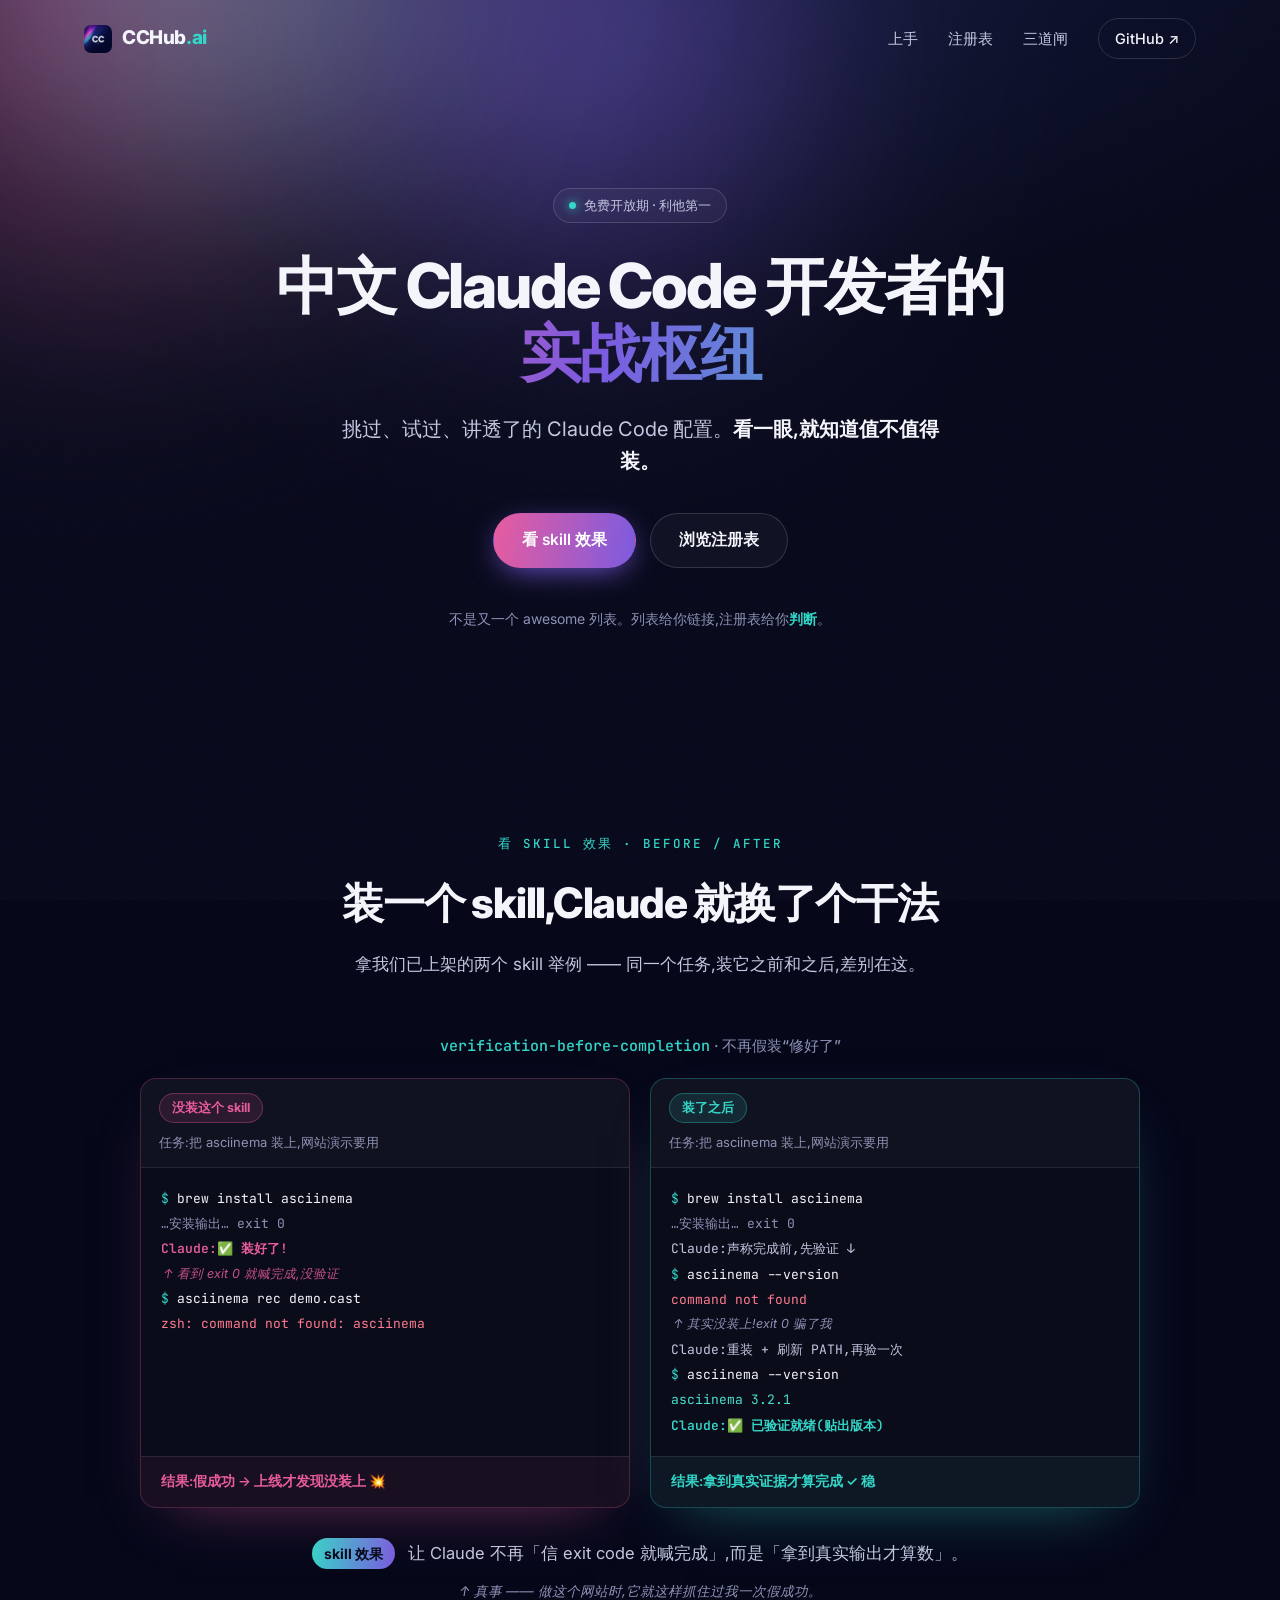
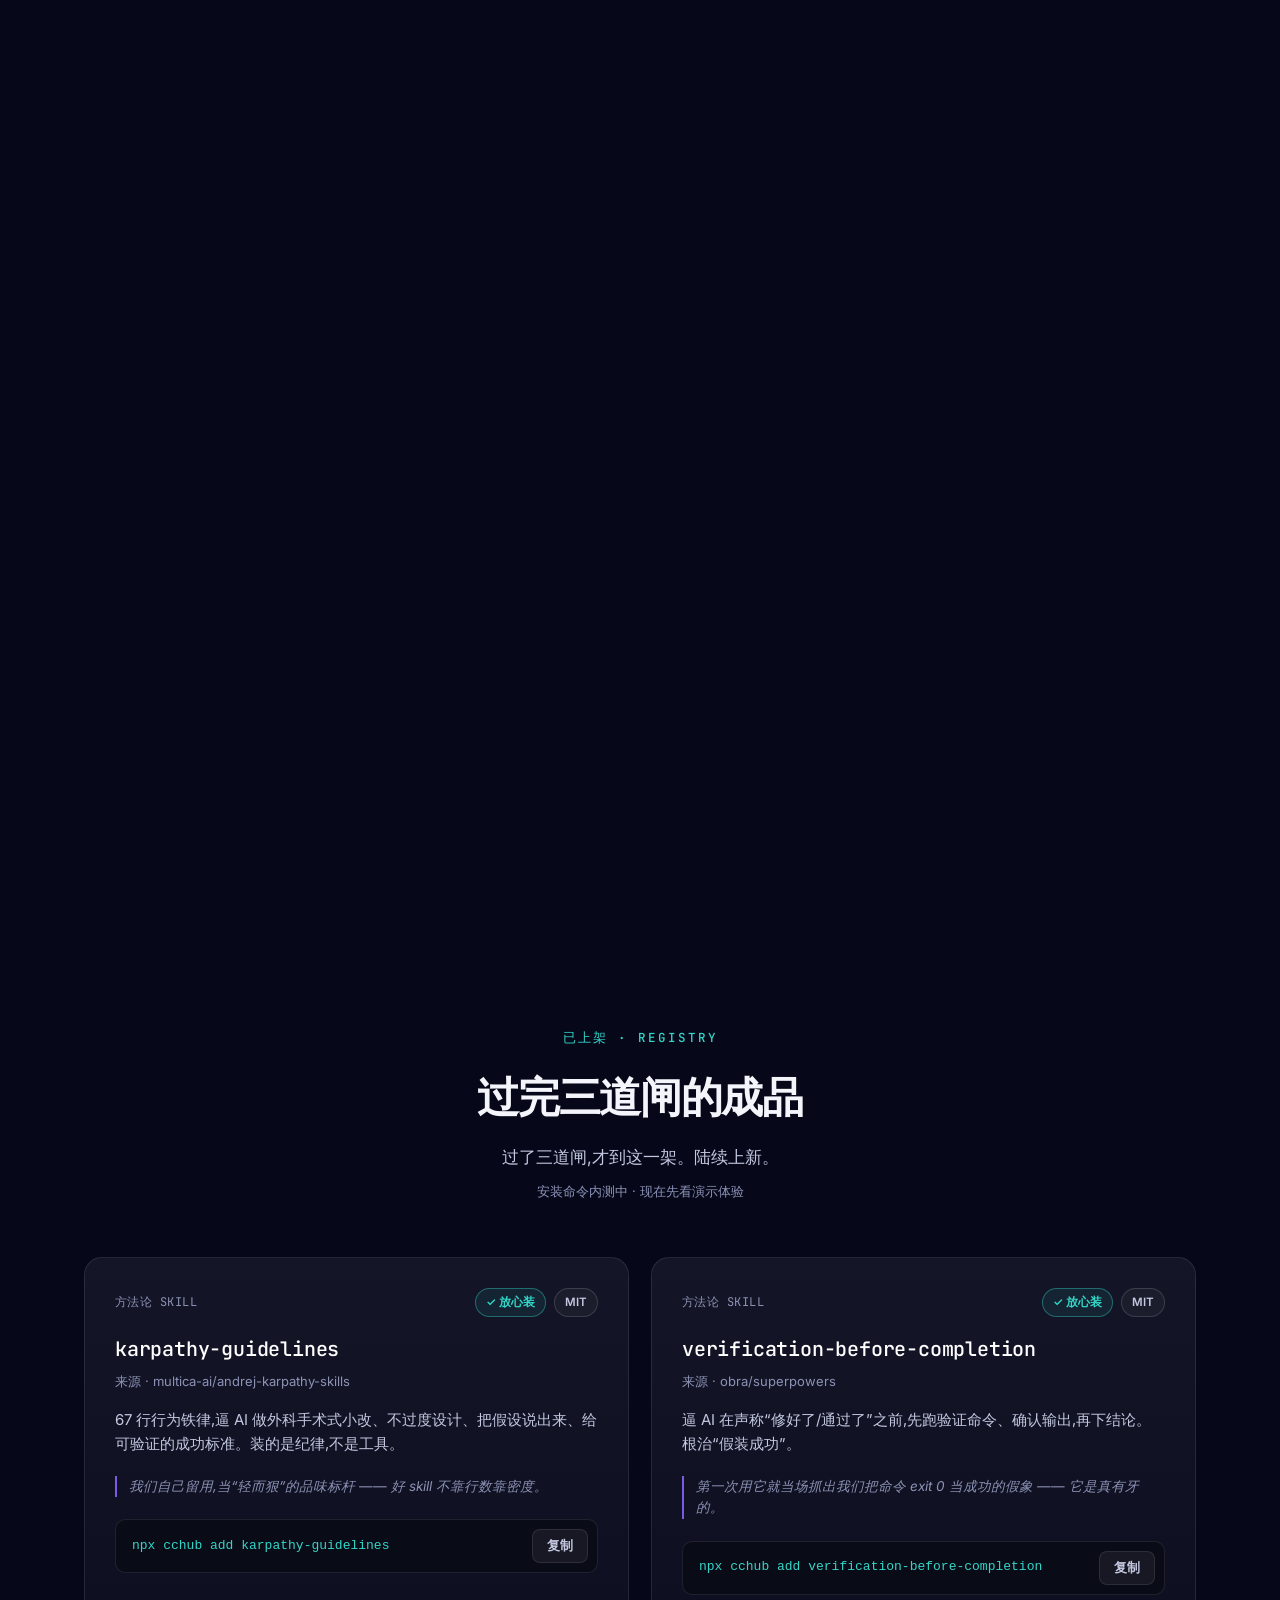
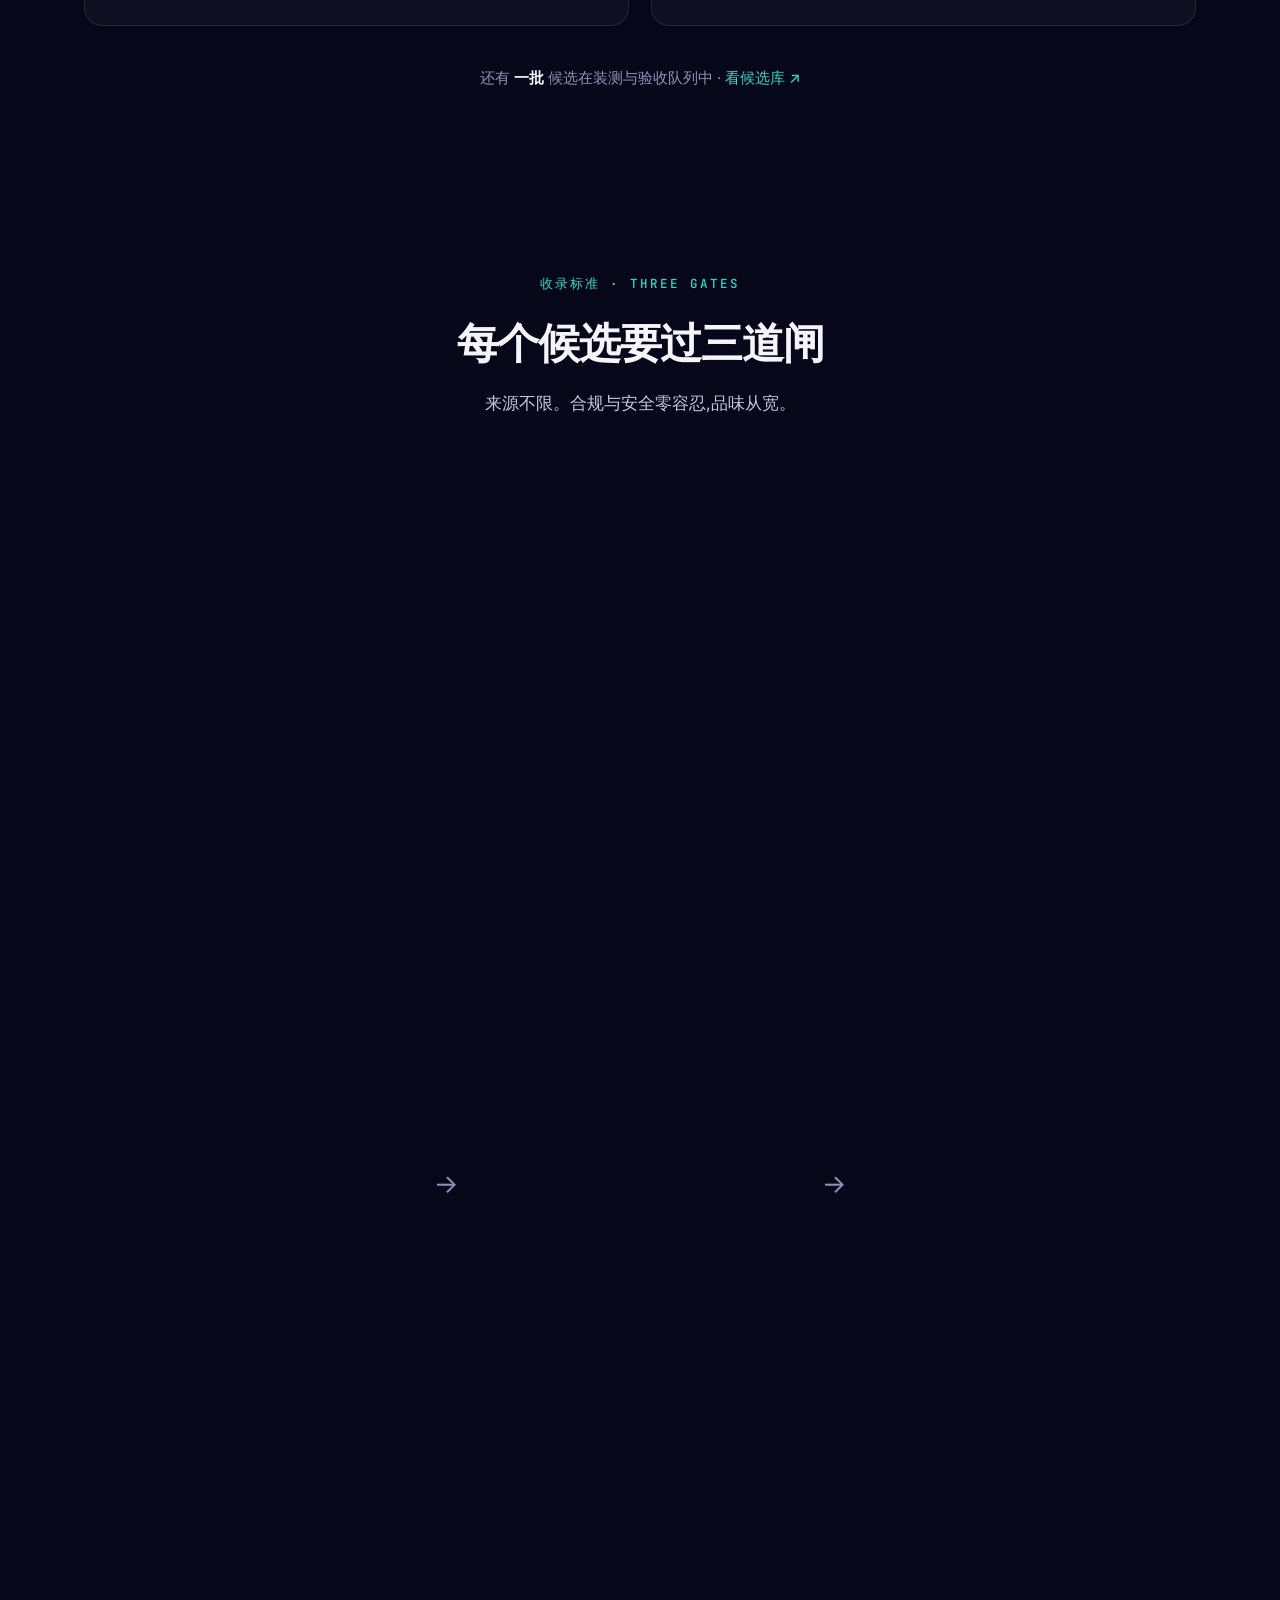
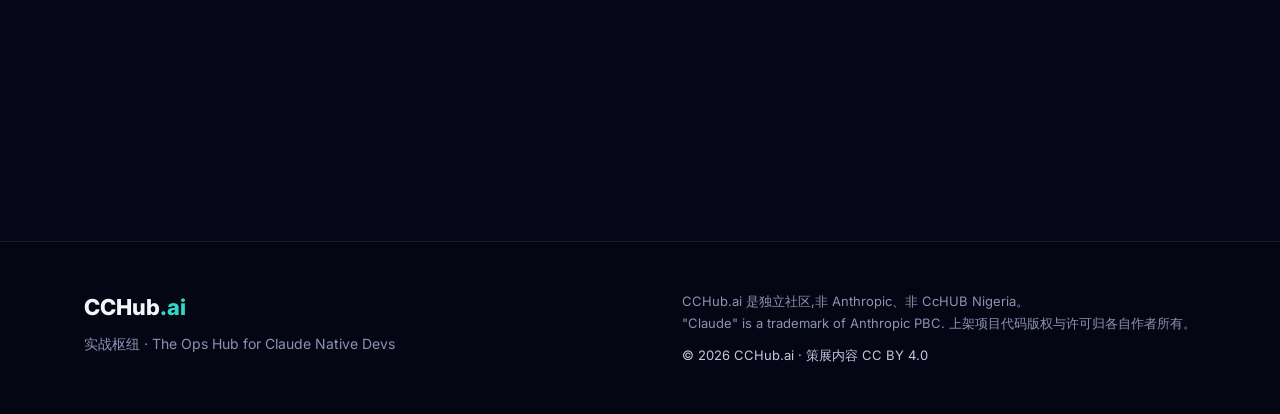
==== docs/index.html @ 80ad45d7 "feat(site): 增 karpathy-guidelines before/after(外科手术式小改 vs 过度设计)" ====
<!DOCTYPE html>
<html lang="zh-CN">
<head>
<meta charset="UTF-8">
<meta name="viewport" content="width=device-width, initial-scale=1.0">
<title>CCHub.ai · 实战枢纽 — Claude Code 配置注册表</title>
<meta name="description" content="中文 Claude Code 开发者的实战枢纽。策展的 skill / agent / MCP / hook 配置注册表 —— 过三道闸,放心装,试用即装。">
<link rel="icon" type="image/png" href="assets/favicon.png">
<link rel="preconnect" href="https://fonts.googleapis.com">
<link rel="preconnect" href="https://fonts.gstatic.com" crossorigin>
<link href="https://fonts.googleapis.com/css2?family=Inter:wght@400;500;600;700;800&family=JetBrains+Mono:wght@400;500&display=swap" rel="stylesheet">
<link rel="stylesheet" href="styles.css">
</head>
<body>

<!-- aurora backdrop -->
<div class="aurora" aria-hidden="true">
  <div class="aurora__ribbon aurora__ribbon--1"></div>
  <div class="aurora__ribbon aurora__ribbon--2"></div>
  <div class="aurora__ribbon aurora__ribbon--3"></div>
  <div class="aurora__grain"></div>
</div>

<!-- nav -->
<header class="nav" id="nav">
  <div class="nav__inner">
    <a class="brand" href="#top" aria-label="CCHub.ai 首页">
      <img class="brand__mark" src="assets/favicon.png" alt="" width="28" height="28">
      <span class="brand__word">CCHub<span class="brand__tld">.ai</span></span>
    </a>
    <nav class="nav__links">
      <a href="#experience">上手</a>
      <a href="#registry">注册表</a>
      <a href="#gates">三道闸</a>
      <a class="nav__cta" href="https://github.com/cchubai/cchub-registry" target="_blank" rel="noopener">GitHub ↗</a>
    </nav>
  </div>
</header>

<main id="top">

  <!-- hero -->
  <section class="hero">
    <div class="hero__inner reveal">
      <div class="pill"><span class="pill__dot"></span>免费开放期 · 利他第一</div>
      <h1 class="hero__title">中文 Claude Code 开发者的<span class="grad">实战枢纽</span></h1>
      <p class="hero__sub">挑过、试过、讲透了的 Claude Code 配置。<strong>看一眼,就知道值不值得装。</strong></p>
      <div class="hero__cta">
        <a class="btn btn--primary" href="#experience">看 skill 效果</a>
        <a class="btn btn--ghost" href="#registry">浏览注册表</a>
      </div>
      <p class="hero__note">不是又一个 awesome 列表。列表给你链接,注册表给你<strong>判断</strong>。</p>
    </div>
  </section>

  <!-- experience: skill effect, before / after -->
  <section class="section" id="experience">
    <div class="section__head reveal">
      <span class="eyebrow">看 skill 效果 · BEFORE / AFTER</span>
      <h2>装一个 skill,Claude 就换了个干法</h2>
      <p class="section__lead">拿我们已上架的两个 skill 举例 —— 同一个任务,装它之前和之后,差别在这。</p>
    </div>

    <div class="ba-demo reveal">
    <h3 class="ba-demo__name"><code>verification-before-completion</code><span> · 不再假装“修好了”</span></h3>
    <div class="ba">
      <!-- before -->
      <article class="ba__col ba__col--bad reveal">
        <div class="ba__bar"><span class="ba__tag ba__tag--bad">没装这个 skill</span><span class="ba__task">任务:把 asciinema 装上,网站演示要用</span></div>
        <div class="ba__term">
          <p class="t-cmd">brew install asciinema</p>
          <p class="t-out">…安装输出… <span class="t-dim">exit 0</span></p>
          <p class="t-ai t-ai--bad">Claude:✅ 装好了!</p>
          <p class="t-note t-note--bad">↑ 看到 exit 0 就喊完成,没验证</p>
          <p class="t-cmd">asciinema rec demo.cast</p>
          <p class="t-bad">zsh: command not found: asciinema</p>
        </div>
        <div class="ba__verdict ba__verdict--bad">结果:假成功 → 上线才发现没装上 💥</div>
      </article>

      <!-- after -->
      <article class="ba__col ba__col--ok reveal">
        <div class="ba__bar"><span class="ba__tag ba__tag--ok">装了之后</span><span class="ba__task">任务:把 asciinema 装上,网站演示要用</span></div>
        <div class="ba__term">
          <p class="t-cmd">brew install asciinema</p>
          <p class="t-out">…安装输出… <span class="t-dim">exit 0</span></p>
          <p class="t-ai">Claude:声称完成前,先验证 ↓</p>
          <p class="t-cmd">asciinema --version</p>
          <p class="t-bad">command not found</p>
          <p class="t-note">↑ 其实没装上!exit 0 骗了我</p>
          <p class="t-ai">Claude:重装 + 刷新 PATH,再验一次</p>
          <p class="t-cmd">asciinema --version</p>
          <p class="t-ok">asciinema 3.2.1</p>
          <p class="t-ai t-ai--ok">Claude:✅ 已验证就绪(贴出版本)</p>
        </div>
        <div class="ba__verdict ba__verdict--ok">结果:拿到真实证据才算完成 ✓ 稳</div>
      </article>
    </div>

    <p class="ba__takeaway">
      <span class="ba__effect">skill 效果</span>
      让 Claude 不再「信 exit code 就喊完成」,而是「拿到真实输出才算数」。
      <span class="ba__real">↑ 真事 —— 做这个网站时,它就这样抓住过我一次假成功。</span>
    </p>
    </div>

    <div class="ba-demo reveal">
    <h3 class="ba-demo__name"><code>karpathy-guidelines</code><span> · 外科手术式小改,不过度设计</span></h3>
    <div class="ba">
      <!-- before -->
      <article class="ba__col ba__col--bad reveal">
        <div class="ba__bar"><span class="ba__tag ba__tag--bad">没装这个 skill</span><span class="ba__task">任务:给 fetchData() 加个超时参数</span></div>
        <div class="ba__term">
          <p class="t-ai t-ai--bad">Claude:我顺手重构得更健壮 ↓</p>
          <p class="t-out">+ class RequestConfig { … }</p>
          <p class="t-out">+ class TimeoutStrategy { … }</p>
          <p class="t-out">~ 改写 fetchData + 5 个调用点</p>
          <p class="t-note t-note--bad">↑ 过度设计 + 擅自扩大改动面</p>
          <p class="t-bad">diff:+182 −47 · 改了 5 个文件</p>
        </div>
        <div class="ba__verdict ba__verdict--bad">结果:一个小需求 → 一周 review 💥</div>
      </article>

      <!-- after -->
      <article class="ba__col ba__col--ok reveal">
        <div class="ba__bar"><span class="ba__tag ba__tag--ok">装了之后</span><span class="ba__task">任务:给 fetchData() 加个超时参数</span></div>
        <div class="ba__term">
          <p class="t-ai">Claude:先挑明假设 —— 单个超时、默认行为不变?</p>
          <p class="t-bad">- async function fetchData(url) {</p>
          <p class="t-ok">+ async function fetchData(url, timeoutMs = 10000) {</p>
          <p class="t-out">　 用 AbortSignal.timeout(timeoutMs)</p>
          <p class="t-note">↑ 只改该改的,默认值保证向后兼容</p>
          <p class="t-ok">diff:+3 −1 · 1 个文件</p>
        </div>
        <div class="ba__verdict ba__verdict--ok">结果:一眼可 review,当天就合 ✓ 稳</div>
      </article>
    </div>

    <p class="ba__takeaway">
      <span class="ba__effect">skill 效果</span>
      让 Claude 做外科手术式小改、先把假设挑明,而不是顺手重构出一个大 diff。
      <span class="ba__real">↑ Karpathy 的行为铁律:改最少的东西,别替用户做没要求的决定。</span>
    </p>
    </div>
  </section>

  <!-- value pillars -->
  <section class="pillars">
    <div class="pillars__grid">
      <article class="pillar reveal">
        <div class="pillar__ic" data-ic="curate"></div>
        <h3>策展,不是堆砌</h3>
        <p>不收大礼包,不刷数量。每一个都是穿透挑出来的单品。</p>
      </article>
      <article class="pillar reveal">
        <div class="pillar__ic" data-ic="install"></div>
        <h3>试用即装</h3>
        <p>先看它真跑起来,再决定装不装。</p>
      </article>
      <article class="pillar reveal">
        <div class="pillar__ic" data-ic="trust"></div>
        <h3>放心装</h3>
        <p>每一个都被人读过代码。我们敢签字。</p>
      </article>
    </div>
  </section>

  <!-- registry -->
  <section class="section" id="registry">
    <div class="section__head reveal">
      <span class="eyebrow">已上架 · REGISTRY</span>
      <h2>过完三道闸的成品</h2>
      <p class="section__lead">过了三道闸,才到这一架。陆续上新。<span class="lead-soft">安装命令内测中 · 现在先看演示体验</span></p>
    </div>
    <div class="cards" id="cards"><!-- cards injected by app.js --></div>
    <p class="section__more reveal">还有 <strong id="queue-count">一批</strong> 候选在装测与验收队列中 · <a href="https://github.com/cchubai/cchub-registry/blob/main/registry-candidates.md" target="_blank" rel="noopener">看候选库 ↗</a></p>
  </section>

  <!-- gates -->
  <section class="section section--alt" id="gates">
    <div class="section__head reveal">
      <span class="eyebrow">收录标准 · THREE GATES</span>
      <h2>每个候选要过三道闸</h2>
      <p class="section__lead">来源不限。合规与安全零容忍,品味从宽。</p>
    </div>
    <div class="gates">
      <article class="gate reveal">
        <span class="gate__no">01</span>
        <h3>合规闸</h3>
        <p>license 兼容商用、可演绎、可署名、可下架。CC BY-NC-ND 这种非商业禁演绎的,直接拒。</p>
      </article>
      <article class="gate reveal">
        <span class="gate__no">02</span>
        <h3>安全闸</h3>
        <p>人工过代码,不只是自动扫。不破坏、不外传、不留后门。这一关给你「放心装」的底气。</p>
      </article>
      <article class="gate reveal">
        <span class="gate__no">03</span>
        <h3>品味闸</h3>
        <p>真解决问题、轻而狠优先。一个 67 行的行为铁律,胜过 800 行的瑞士军刀。</p>
      </article>
    </div>
  </section>

  <!-- pipeline -->
  <section class="section" id="pipeline">
    <div class="section__head reveal">
      <span class="eyebrow">进货流水线 · PIPELINE</span>
      <h2>机器昼夜攒量,人在终点把关</h2>
      <p class="section__lead">三个角色,各司其职。</p>
    </div>
    <div class="flow">
      <div class="flow__step reveal">
        <div class="flow__badge flow__badge--bot">24/7</div>
        <h3>扫货官</h3>
        <p>全网扫五轴新品,去重登记进候选库。机器自动,只攒量不拍板。</p>
      </div>
      <div class="flow__arrow" aria-hidden="true">→</div>
      <div class="flow__step reveal">
        <div class="flow__badge flow__badge--bot">粗筛</div>
        <h3>装测官</h3>
        <p>clone 只读三查:自包含、安全红旗、license。产红旗,绝不执行陌生代码。</p>
      </div>
      <div class="flow__arrow" aria-hidden="true">→</div>
      <div class="flow__step reveal">
        <div class="flow__badge flow__badge--human">人审</div>
        <h3>验收官</h3>
        <p>最终三问:放心装?真有用?合规?全过才上架,配中文拆解。</p>
      </div>
    </div>
  </section>

  <!-- cta band -->
  <section class="band">
    <div class="band__inner reveal">
      <h2>来用一用,告诉我们哪里不够好</h2>
      <p>免费开放期 · 利他第一。推荐一个好东西,或挑个刺,都从一个 issue 开始。</p>
      <div class="band__cta">
        <a class="btn btn--primary" href="https://github.com/cchubai/cchub-registry" target="_blank" rel="noopener">逛 GitHub 仓库</a>
        <a class="btn btn--ghost" href="https://github.com/cchubai/cchub-registry/issues/new" target="_blank" rel="noopener">推荐 / 反馈</a>
      </div>
    </div>
  </section>

</main>

<footer class="foot">
  <div class="foot__inner">
    <div class="foot__brand">
      <span class="brand__word">CCHub<span class="brand__tld">.ai</span></span>
      <p>实战枢纽 · The Ops Hub for Claude Native Devs</p>
    </div>
    <div class="foot__legal">
      <p>CCHub.ai 是独立社区,非 Anthropic、非 CcHUB Nigeria。</p>
      <p>"Claude" is a trademark of Anthropic PBC. 上架项目代码版权与许可归各自作者所有。</p>
      <p class="foot__copy">© 2026 CCHub.ai · 策展内容 CC BY 4.0</p>
    </div>
  </div>
</footer>

<script src="app.js"></script>
</body>
</html>
---- docs/styles.css ----
/* ============================================================
   CCHub.ai — Iridescent Dark "E"
   Palette sampled from the locked E-avatar brand asset.
   ============================================================ */

:root{
  /* midnight base */
  --bg-0:#06081A;
  --bg-1:#0A0D26;
  --bg-2:#0E1233;
  /* aurora */
  --au-pink:#E85C9E;
  --au-magenta:#C94FBC;
  --au-violet:#7B5BE0;
  --au-indigo:#5B4BD8;
  --au-teal:#34D6C8;
  /* ink */
  --ink:#F4F5FB;
  --ink-soft:#C3C7E0;
  --ink-mute:#8D92B5;
  --line:rgba(255,255,255,.09);
  --line-2:rgba(255,255,255,.14);
  --glass:rgba(255,255,255,.035);
  --glass-2:rgba(255,255,255,.06);
  /* type */
  --sans:'Inter','PingFang SC','Hiragino Sans GB','Microsoft YaHei',system-ui,sans-serif;
  --mono:'JetBrains Mono',ui-monospace,'SF Mono',Menlo,monospace;
  /* scale */
  --w:1160px;
  --r:18px;
  --ease:cubic-bezier(.22,.61,.36,1);
}

*{box-sizing:border-box;margin:0;padding:0}
html{scroll-behavior:smooth}
body{
  font-family:var(--sans);
  background:var(--bg-0);
  color:var(--ink);
  line-height:1.6;
  -webkit-font-smoothing:antialiased;
  text-rendering:optimizeLegibility;
  overflow-x:hidden;
}
a{color:inherit;text-decoration:none}
img{max-width:100%;display:block}
::selection{background:var(--au-violet);color:#fff}

/* ---------- aurora backdrop ---------- */
.aurora{position:fixed;inset:0;z-index:-1;overflow:hidden;background:
  radial-gradient(120% 80% at 50% -10%,#11163b 0%,var(--bg-0) 55%),var(--bg-0)}
.aurora__ribbon{position:absolute;border-radius:50%;filter:blur(90px);opacity:.55;mix-blend-mode:screen;will-change:transform}
.aurora__ribbon--1{width:60vw;height:60vw;top:-22vw;left:-12vw;
  background:radial-gradient(circle at 30% 30%,var(--au-pink),transparent 60%);
  animation:drift1 26s var(--ease) infinite alternate}
.aurora__ribbon--2{width:55vw;height:55vw;top:-18vw;left:18vw;
  background:radial-gradient(circle at 50% 40%,var(--au-violet),transparent 62%);
  animation:drift2 32s var(--ease) infinite alternate}
.aurora__ribbon--3{width:48vw;height:48vw;top:-26vw;left:-2vw;
  background:radial-gradient(circle at 40% 50%,var(--au-teal),transparent 60%);
  opacity:.38;animation:drift3 38s var(--ease) infinite alternate}
@keyframes drift1{to{transform:translate(8vw,6vw) scale(1.12)}}
@keyframes drift2{to{transform:translate(-7vw,9vw) scale(1.08)}}
@keyframes drift3{to{transform:translate(10vw,4vw) scale(1.15)}}
.aurora__grain{position:absolute;inset:0;opacity:.04;
  background-image:url("data:image/svg+xml,%3Csvg xmlns='http://www.w3.org/2000/svg' width='160' height='160'%3E%3Cfilter id='n'%3E%3CfeTurbulence type='fractalNoise' baseFrequency='.9' numOctaves='2'/%3E%3C/filter%3E%3Crect width='100%25' height='100%25' filter='url(%23n)'/%3E%3C/svg%3E")}

@media (prefers-reduced-motion:reduce){
  .aurora__ribbon{animation:none}
  html{scroll-behavior:auto}
}

/* ---------- nav ---------- */
.nav{position:fixed;top:0;left:0;right:0;z-index:50;transition:all .4s var(--ease)}
.nav__inner{max-width:var(--w);margin:0 auto;padding:18px 24px;display:flex;align-items:center;justify-content:space-between}
.nav.scrolled{backdrop-filter:blur(18px) saturate(140%);background:rgba(8,10,28,.72);border-bottom:1px solid var(--line)}
.nav.scrolled .nav__inner{padding-top:12px;padding-bottom:12px}
.brand{display:flex;align-items:center;gap:10px;font-weight:800;font-size:19px;letter-spacing:-.02em}
.brand__mark{border-radius:7px}
.brand__tld{color:var(--au-teal)}
.nav__links{display:flex;align-items:center;gap:30px;font-size:14.5px;font-weight:500;color:var(--ink-soft)}
.nav__links a{transition:color .2s}
.nav__links a:hover{color:var(--ink)}
.nav__cta{padding:8px 16px;border:1px solid var(--line-2);border-radius:999px;color:var(--ink)!important}
.nav__cta:hover{background:var(--glass-2);border-color:var(--au-violet)}

/* ---------- hero ---------- */
.hero{max-width:var(--w);margin:0 auto;padding:188px 24px 110px;text-align:center}
.hero__inner{max-width:760px;margin:0 auto}
.pill{display:inline-flex;align-items:center;gap:8px;padding:6px 15px;border:1px solid var(--line-2);
  border-radius:999px;font-size:13px;font-weight:500;color:var(--ink-soft);background:var(--glass);margin-bottom:30px}
.pill__dot{width:7px;height:7px;border-radius:50%;background:var(--au-teal);box-shadow:0 0 10px var(--au-teal);animation:pulse 2.4s infinite}
@keyframes pulse{50%{opacity:.4}}
.hero__title{font-size:clamp(38px,5.6vw,62px);line-height:1.08;font-weight:800;letter-spacing:-.035em;margin-bottom:26px;text-wrap:balance}
.hero__title .grad{display:block}
.grad{background:linear-gradient(100deg,var(--au-pink),var(--au-violet) 45%,var(--au-teal));
  -webkit-background-clip:text;background-clip:text;color:transparent}
.hero__sub{font-size:clamp(16px,2.2vw,20px);color:var(--ink-soft);max-width:600px;margin:0 auto 36px}
.hero__sub strong{color:var(--ink);font-weight:600}
.hero__cta{display:flex;gap:14px;justify-content:center;flex-wrap:wrap;margin-bottom:40px}
.btn{padding:14px 28px;border-radius:999px;font-weight:600;font-size:15.5px;transition:all .25s var(--ease);cursor:pointer;border:1px solid transparent}
.btn--primary{background:linear-gradient(100deg,var(--au-pink),var(--au-violet));color:#fff;box-shadow:0 8px 30px -8px var(--au-violet)}
.btn--primary:hover{transform:translateY(-2px);box-shadow:0 14px 40px -8px var(--au-violet)}
.btn--ghost{border-color:var(--line-2);color:var(--ink);background:var(--glass)}
.btn--ghost:hover{background:var(--glass-2);border-color:var(--au-violet)}
.hero__install{display:inline-flex;align-items:center;gap:14px;padding:10px 10px 10px 20px;border:1px solid var(--line);
  border-radius:12px;background:rgba(0,0,0,.32);font-family:var(--mono);font-size:14.5px;margin-bottom:22px}
.hero__install code{color:var(--au-teal)}
.copy{font-family:var(--sans);font-size:13px;font-weight:600;color:var(--ink-soft);background:var(--glass-2);
  border:1px solid var(--line);border-radius:8px;padding:7px 14px;cursor:pointer;transition:all .2s}
.copy:hover{color:var(--ink);border-color:var(--au-violet)}
.copy.done{color:var(--au-teal);border-color:var(--au-teal)}
.hero__note{font-size:14px;color:var(--ink-mute)}
.hero__note strong{color:var(--au-teal);font-weight:600}

/* ---------- pillars ---------- */
.pillars{max-width:var(--w);margin:0 auto;padding:20px 24px 80px}
.pillars__grid{display:grid;grid-template-columns:repeat(3,1fr);gap:20px}
.pillar{padding:32px 28px;border:1px solid var(--line);border-radius:var(--r);background:var(--glass);transition:all .35s var(--ease)}
.pillar:hover{border-color:var(--line-2);background:var(--glass-2);transform:translateY(-3px)}
.pillar__ic{width:44px;height:44px;border-radius:12px;margin-bottom:18px;position:relative;
  background:linear-gradient(135deg,var(--au-violet),var(--au-pink));opacity:.92}
.pillar__ic[data-ic=install]{background:linear-gradient(135deg,var(--au-teal),var(--au-violet))}
.pillar__ic[data-ic=trust]{background:linear-gradient(135deg,var(--au-pink),var(--au-teal))}
.pillar h3{font-size:19px;font-weight:700;letter-spacing:-.01em;margin-bottom:10px}
.pillar p{font-size:15px;color:var(--ink-soft)}
.pillar code{font-family:var(--mono);font-size:13px;color:var(--au-teal);background:rgba(0,0,0,.3);padding:1px 6px;border-radius:5px}

/* ---------- sections ---------- */
.section{max-width:var(--w);margin:0 auto;padding:90px 24px}
.section--alt{position:relative}
.section__head{text-align:center;max-width:620px;margin:0 auto 56px}
.eyebrow{font-family:var(--mono);font-size:12.5px;font-weight:500;letter-spacing:.16em;color:var(--au-teal);text-transform:uppercase}
.section__head h2{font-size:clamp(28px,4vw,42px);font-weight:800;letter-spacing:-.03em;margin:14px 0 14px}
.section__lead{font-size:17px;color:var(--ink-soft)}
.section__more{text-align:center;margin-top:40px;color:var(--ink-mute);font-size:15px}
.section__more a{color:var(--au-teal);font-weight:500}
.section__more strong{color:var(--ink)}

/* ---------- registry cards ---------- */
.cards{display:grid;grid-template-columns:repeat(2,1fr);gap:22px}
.card{position:relative;padding:30px;border:1px solid var(--line);border-radius:var(--r);
  background:linear-gradient(180deg,var(--glass-2),var(--glass));overflow:hidden;transition:all .35s var(--ease)}
.card::before{content:"";position:absolute;inset:0;border-radius:var(--r);padding:1px;opacity:0;transition:opacity .35s;
  background:linear-gradient(120deg,var(--au-pink),var(--au-violet),var(--au-teal));
  -webkit-mask:linear-gradient(#000 0 0) content-box,linear-gradient(#000 0 0);-webkit-mask-composite:xor;mask-composite:exclude}
.card:hover{transform:translateY(-4px)}
.card:hover::before{opacity:.7}
.card__top{display:flex;align-items:center;justify-content:space-between;margin-bottom:16px}
.card__axis{font-family:var(--mono);font-size:12px;color:var(--ink-mute);letter-spacing:.04em}
.badges{display:flex;gap:8px}
.badge{font-size:11.5px;font-weight:600;padding:4px 10px;border-radius:999px;border:1px solid var(--line-2)}
.badge--safe{color:var(--au-teal);border-color:rgba(52,214,200,.4);background:rgba(52,214,200,.08)}
.badge--mit{color:var(--ink-soft);background:var(--glass)}
.card__name{font-family:var(--mono);font-size:20px;font-weight:500;letter-spacing:-.01em;margin-bottom:6px;color:#fff}
.card__src{font-size:13px;color:var(--ink-mute);margin-bottom:16px}
.card__desc{font-size:15px;color:var(--ink-soft);margin-bottom:20px}
.card__note{font-size:13.5px;color:var(--ink-mute);border-left:2px solid var(--au-violet);padding-left:12px;margin-bottom:22px;font-style:italic}
.card__install{display:flex;align-items:center;gap:10px;padding:9px 9px 9px 16px;border:1px solid var(--line);
  border-radius:10px;background:rgba(0,0,0,.34);font-family:var(--mono);font-size:13px}
.card__install code{color:var(--au-teal);overflow:hidden;text-overflow:ellipsis;white-space:nowrap;flex:1}

/* ---------- gates ---------- */
.gates{display:grid;grid-template-columns:repeat(3,1fr);gap:20px}
.gate{padding:34px 30px;border:1px solid var(--line);border-radius:var(--r);background:var(--glass);transition:all .35s var(--ease)}
.gate:hover{border-color:var(--line-2);transform:translateY(-3px)}
.gate__no{font-family:var(--mono);font-size:13px;color:var(--au-teal);letter-spacing:.1em}
.gate h3{font-size:22px;font-weight:700;margin:14px 0 12px;letter-spacing:-.01em}
.gate p{font-size:15px;color:var(--ink-soft)}

/* ---------- pipeline flow ---------- */
.flow{display:flex;align-items:stretch;justify-content:center;gap:14px;flex-wrap:wrap}
.flow__step{flex:1;min-width:220px;padding:30px 26px;border:1px solid var(--line);border-radius:var(--r);
  background:var(--glass);transition:all .35s var(--ease)}
.flow__step:hover{border-color:var(--line-2);transform:translateY(-3px)}
.flow__badge{display:inline-block;font-family:var(--mono);font-size:12px;font-weight:500;padding:4px 12px;border-radius:999px;margin-bottom:16px}
.flow__badge--bot{color:var(--au-teal);background:rgba(52,214,200,.1);border:1px solid rgba(52,214,200,.3)}
.flow__badge--human{color:var(--au-pink);background:rgba(232,92,158,.1);border:1px solid rgba(232,92,158,.34)}
.flow__step h3{font-size:20px;font-weight:700;margin-bottom:10px}
.flow__step p{font-size:14.5px;color:var(--ink-soft)}
.flow__arrow{display:flex;align-items:center;font-size:26px;color:var(--ink-mute)}

/* ---------- band ---------- */
.band{max-width:var(--w);margin:40px auto 0;padding:0 24px}
.band__inner{text-align:center;padding:70px 40px;border-radius:28px;border:1px solid var(--line);
  background:radial-gradient(120% 140% at 50% 0%,rgba(123,91,224,.22),transparent 60%),var(--glass);position:relative;overflow:hidden}
.band__inner h2{font-size:clamp(26px,3.6vw,38px);font-weight:800;letter-spacing:-.03em;margin-bottom:14px}
.band__inner p{font-size:17px;color:var(--ink-soft);margin-bottom:30px}
.band__cta{display:flex;gap:14px;justify-content:center;flex-wrap:wrap}

/* ---------- footer ---------- */
.foot{margin-top:100px;border-top:1px solid var(--line);background:rgba(0,0,0,.24)}
.foot__inner{max-width:var(--w);margin:0 auto;padding:48px 24px;display:flex;justify-content:space-between;gap:40px;flex-wrap:wrap}
.foot__brand .brand__word{font-size:22px;font-weight:800}
.foot__brand p{color:var(--ink-mute);font-size:14px;margin-top:8px}
.foot__legal{max-width:520px;font-size:13px;color:var(--ink-mute);line-height:1.7}
.foot__copy{margin-top:10px;color:var(--ink-soft)}

/* ---------- experience: before / after ---------- */
.lead-soft{display:block;margin-top:9px;font-size:13px;color:var(--ink-mute)}
.section__lead code{font-family:var(--mono);font-size:.9em;color:var(--au-teal);background:rgba(0,0,0,.3);padding:2px 8px;border-radius:6px}

.ba-demo{max-width:1000px;margin:0 auto 56px}
.ba-demo:last-of-type{margin-bottom:0}
.ba-demo__name{text-align:center;font-size:15px;font-weight:600;color:var(--ink-soft);margin-bottom:20px}
.ba-demo__name code{font-family:var(--mono);font-size:15px;font-weight:500;color:var(--au-teal)}
.ba-demo__name span{color:var(--ink-mute);font-weight:500}
.ba{display:grid;grid-template-columns:1fr 1fr;gap:20px;max-width:1000px;margin:0 auto}
.ba__col{border:1px solid var(--line);border-radius:16px;overflow:hidden;background:#0b0c1a;display:flex;flex-direction:column;position:relative}
.ba__col--bad{box-shadow:0 24px 60px -34px rgba(232,92,158,.5)}
.ba__col--ok{box-shadow:0 24px 60px -34px rgba(52,214,200,.5)}
.ba__col--bad{border-color:rgba(232,92,158,.28)}
.ba__col--ok{border-color:rgba(52,214,200,.3)}
.ba__bar{padding:14px 18px;border-bottom:1px solid var(--line);background:rgba(255,255,255,.025)}
.ba__tag{display:inline-block;font-size:12.5px;font-weight:700;padding:4px 12px;border-radius:999px;margin-bottom:9px}
.ba__tag--bad{color:var(--au-pink);background:rgba(232,92,158,.12);border:1px solid rgba(232,92,158,.34)}
.ba__tag--ok{color:var(--au-teal);background:rgba(52,214,200,.12);border:1px solid rgba(52,214,200,.34)}
.ba__task{display:block;font-size:13px;color:var(--ink-mute)}
.ba__term{flex:1;padding:18px 20px;font-family:var(--mono);font-size:13px;line-height:1.95}
.ba__term p{margin:0}
.t-cmd{color:var(--ink)}
.t-cmd::before{content:"$ ";color:var(--au-teal)}
.t-out,.t-dim{color:var(--ink-mute)}
.t-ai{color:var(--ink-soft)}
.t-ai--bad{color:var(--au-pink);font-weight:600}
.t-ai--ok{color:var(--au-teal);font-weight:600}
.t-bad{color:#ff7a90}
.t-ok{color:#48e0cf}
.t-note{color:var(--ink-mute);font-style:italic;font-family:var(--sans);font-size:12.5px;padding-left:2px}
.t-note--bad{color:rgba(232,92,158,.85)}
.ba__verdict{padding:14px 20px;border-top:1px solid var(--line);font-size:13.5px;font-weight:600}
.ba__verdict--bad{color:var(--au-pink);background:rgba(232,92,158,.06)}
.ba__verdict--ok{color:var(--au-teal);background:rgba(52,214,200,.06)}
.ba__takeaway{max-width:1000px;margin:30px auto 0;text-align:center;font-size:16.5px;color:var(--ink-soft);line-height:1.8}
.ba__effect{display:inline-block;font-weight:700;color:var(--bg-0);background:linear-gradient(100deg,var(--au-teal),var(--au-violet));padding:3px 12px;border-radius:999px;margin-right:8px;font-size:14px}
.ba__real{display:block;margin-top:10px;font-size:13.5px;color:var(--ink-mute);font-style:italic}

/* ---------- reveal ---------- */
.reveal{opacity:0;transform:translateY(22px);transition:opacity .7s var(--ease),transform .7s var(--ease)}
.reveal.in{opacity:1;transform:none}

/* ---------- responsive ---------- */
@media (max-width:820px){
  .nav__links a:not(.nav__cta){display:none}
  .pillars__grid,.gates,.ba{grid-template-columns:1fr}
  .cards{grid-template-columns:1fr}
  .flow__arrow{transform:rotate(90deg)}
  .hero{padding-top:150px}
  .foot__inner{flex-direction:column;gap:24px}
}
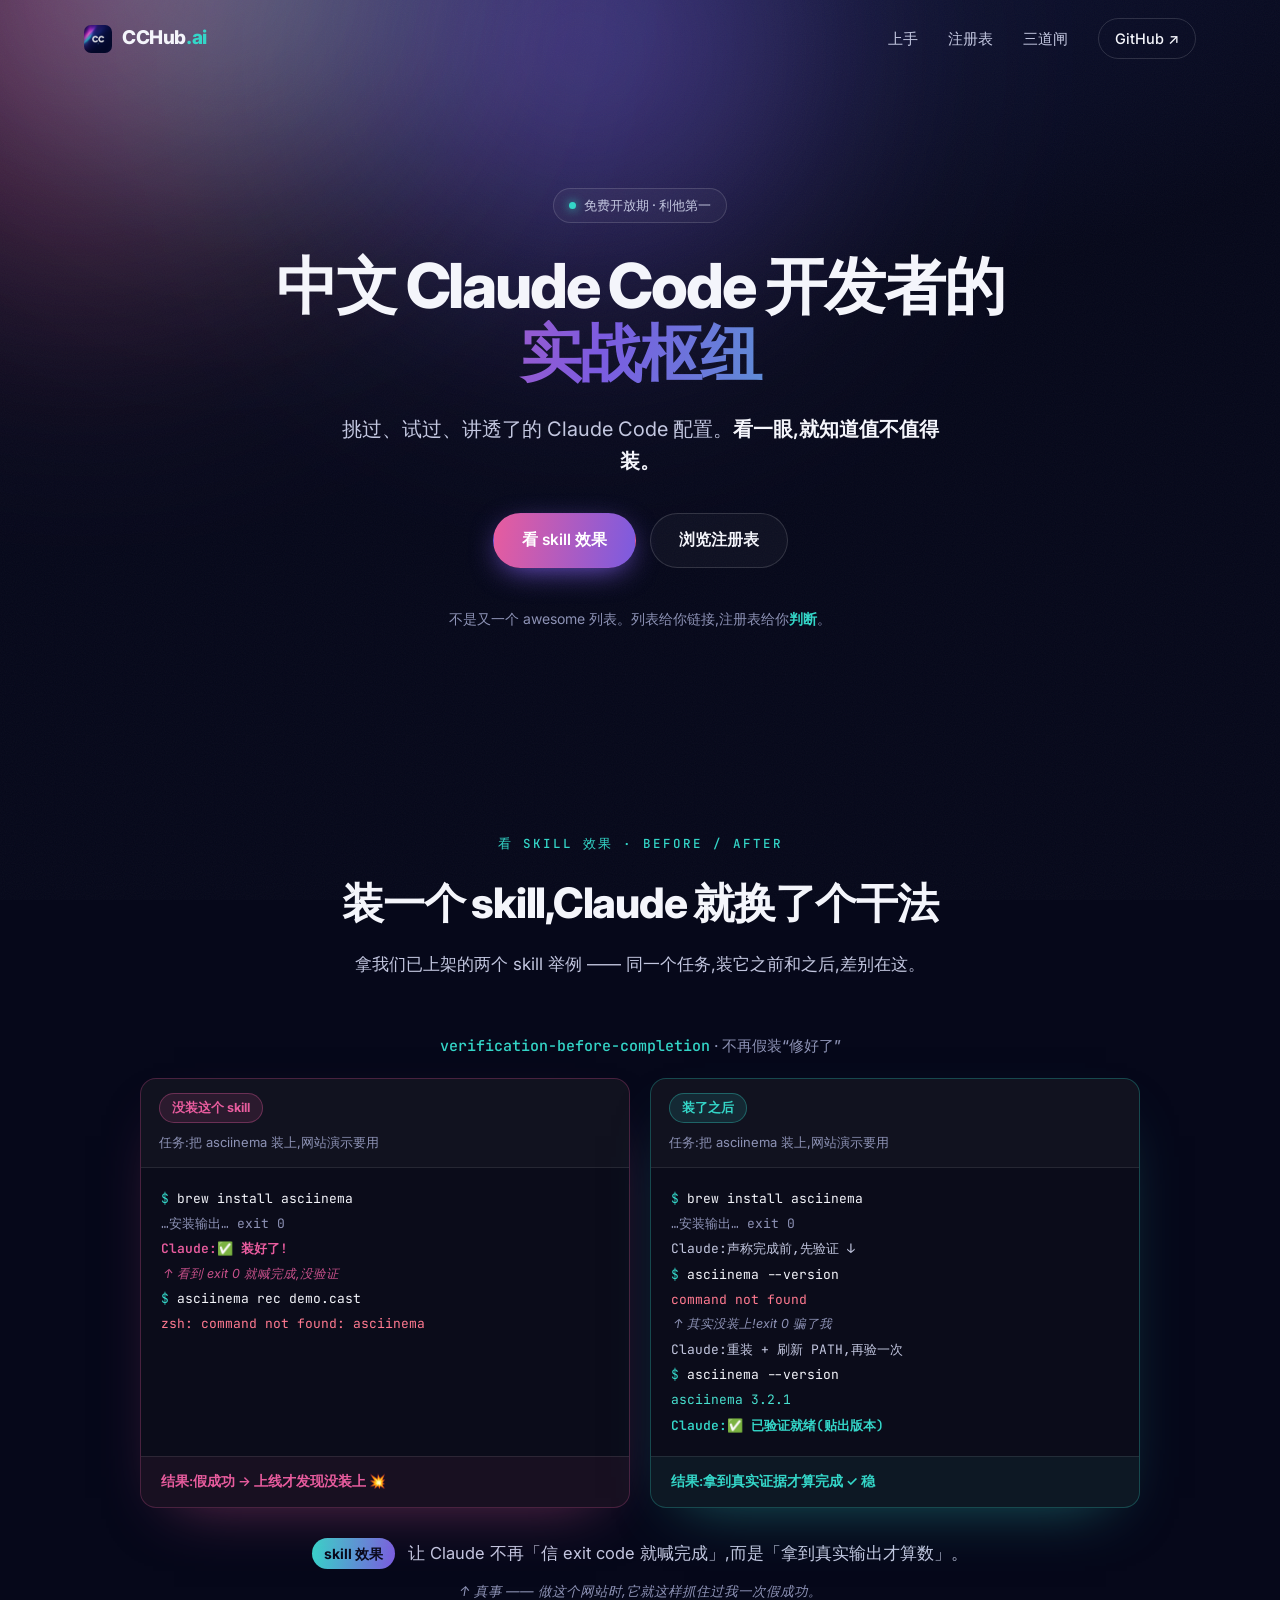
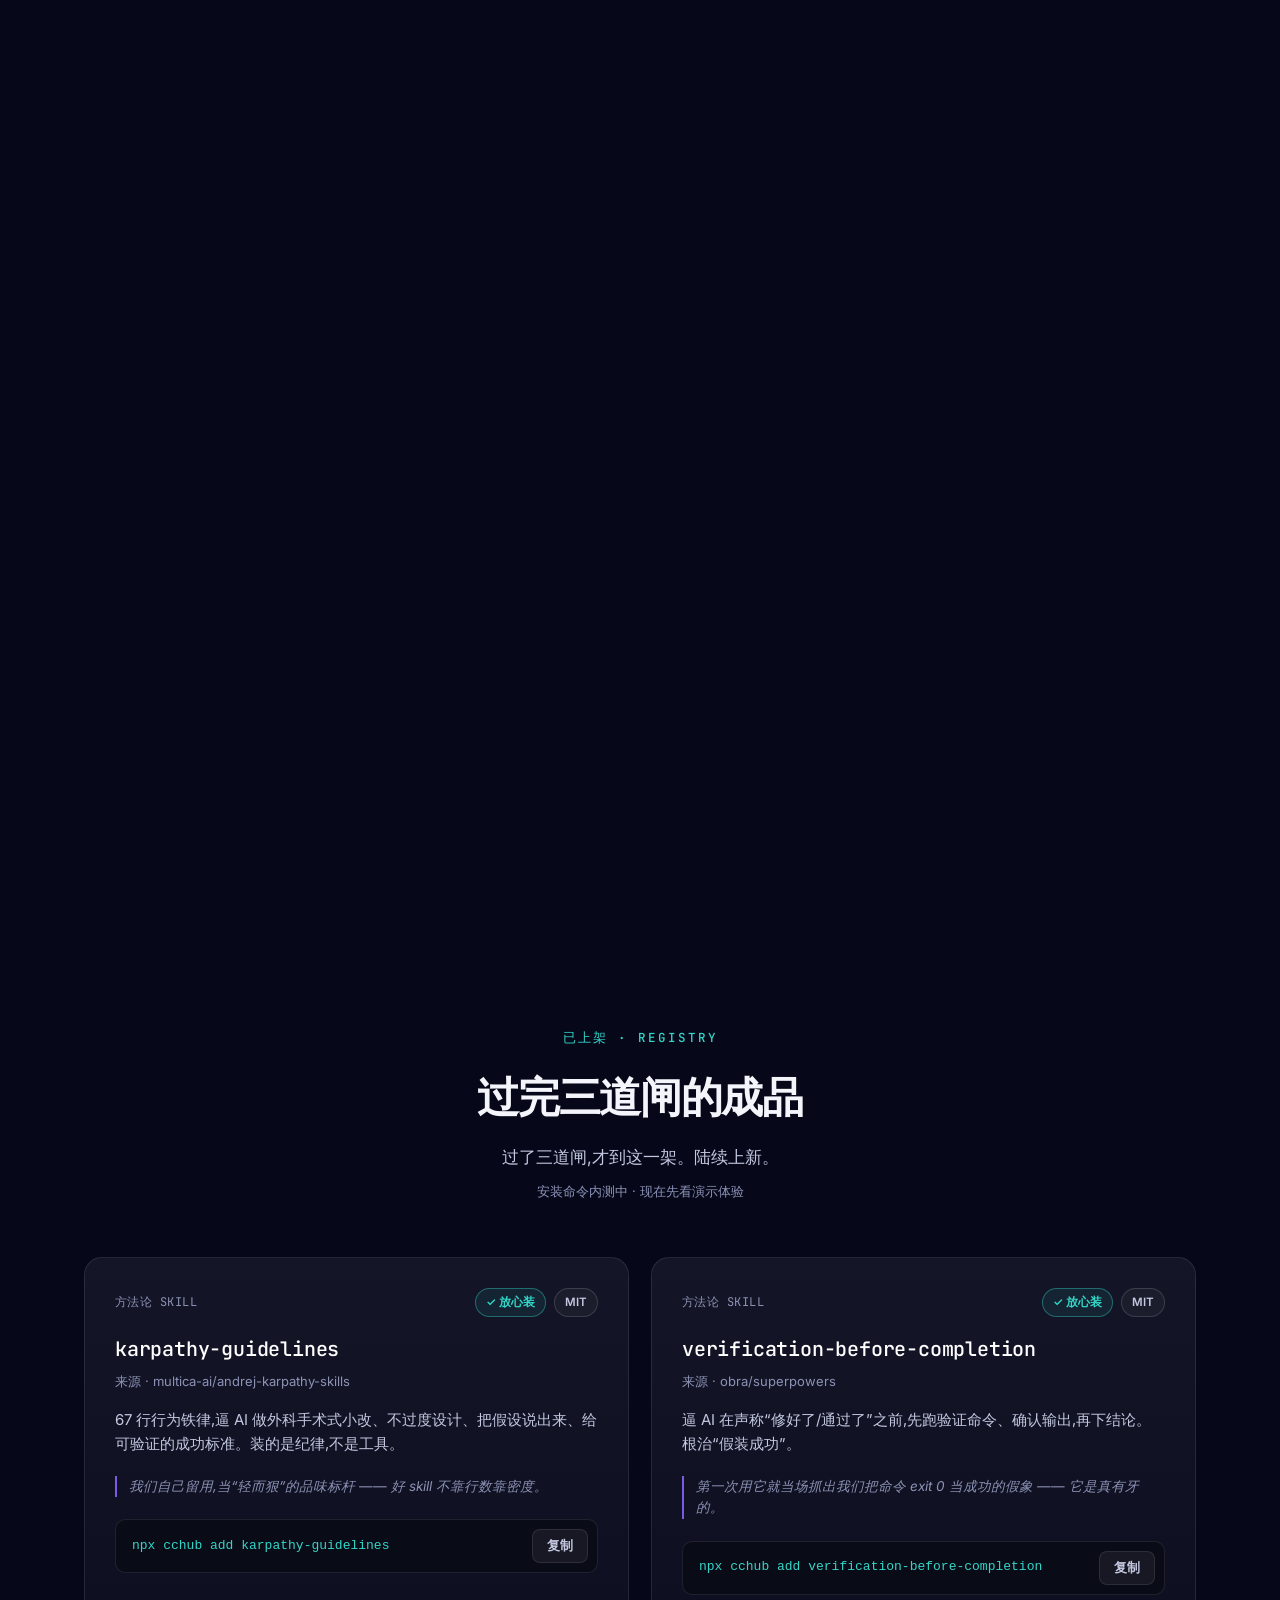
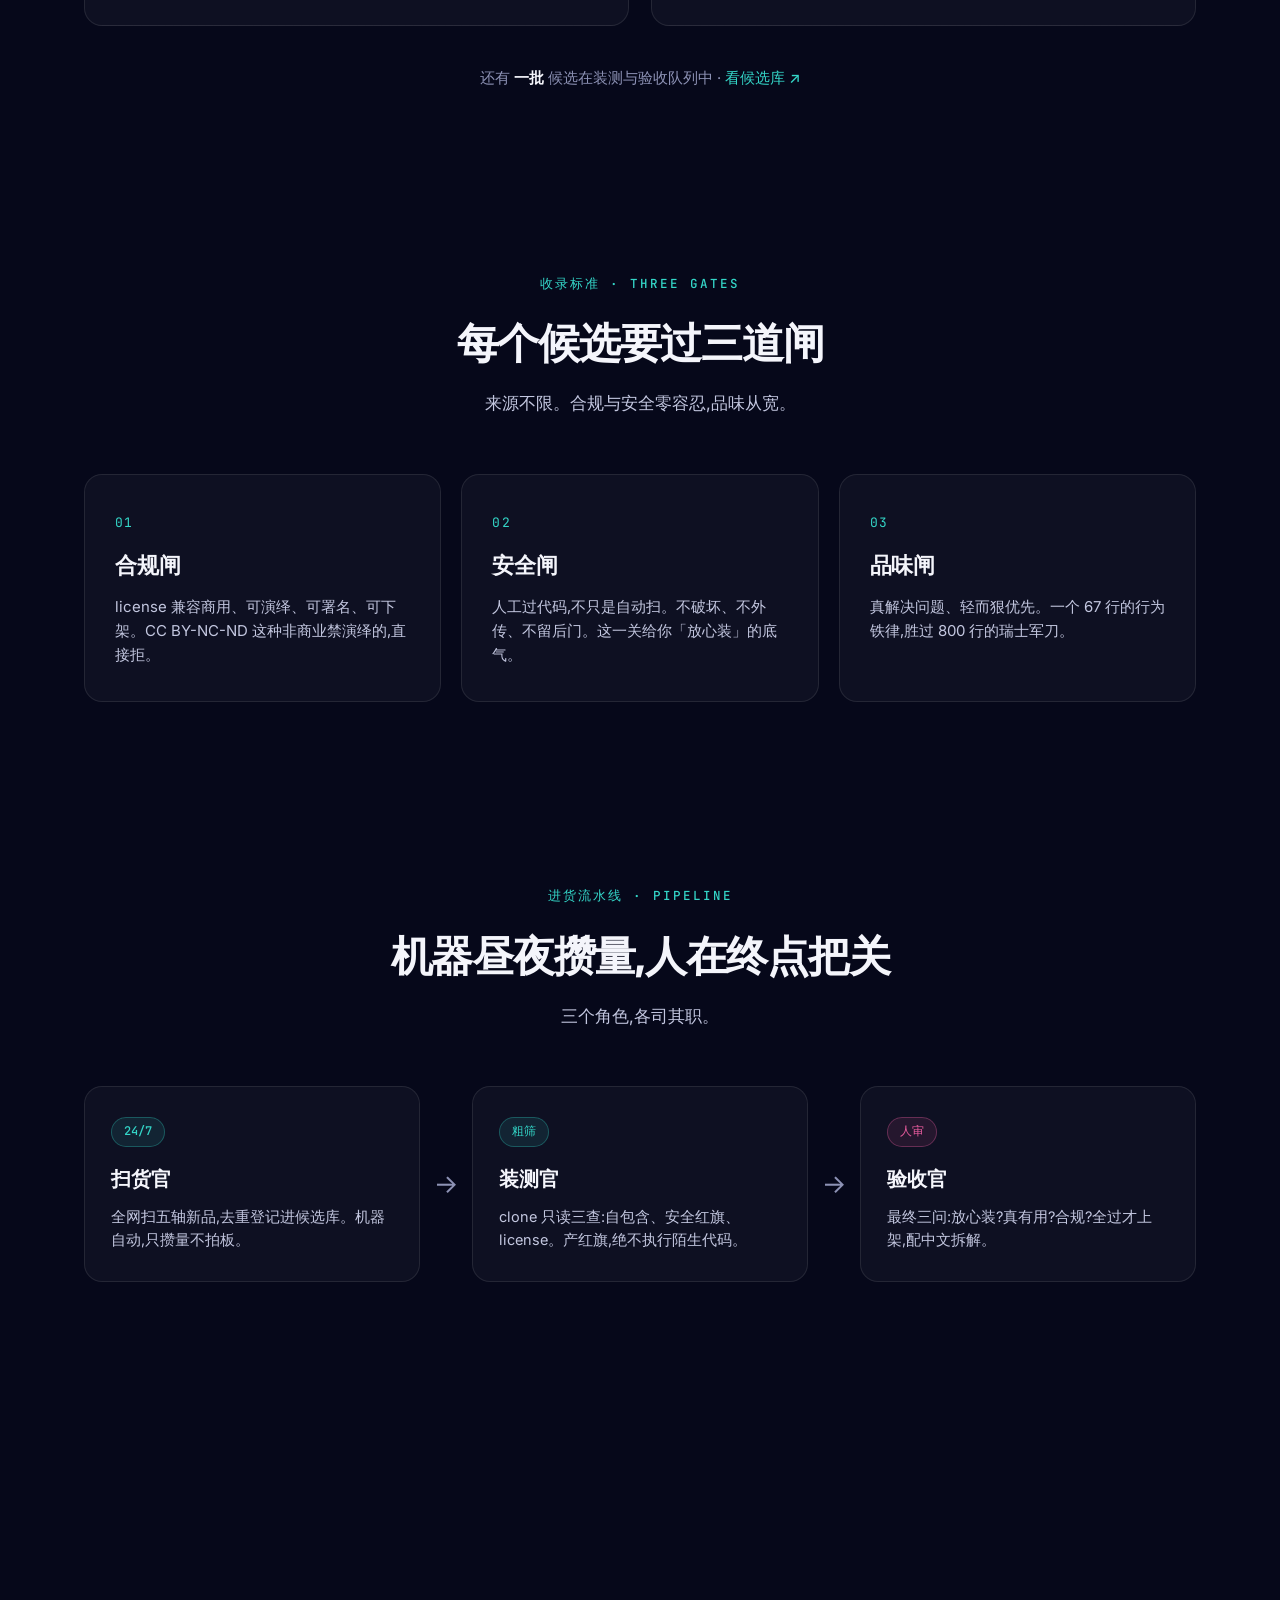
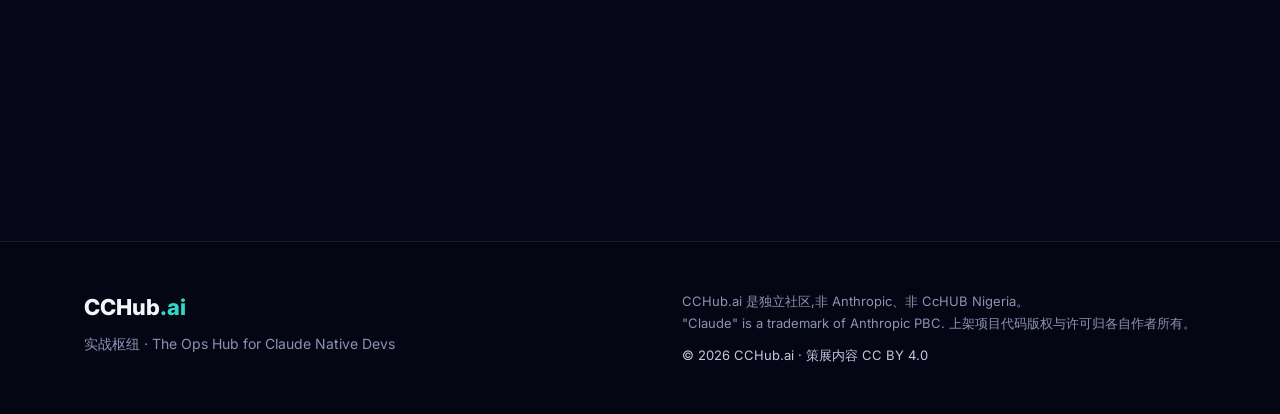
==== commit f9e9070e: "fix(site): CSS/JS 链接加版本号,修复 HTML 更新但浏览器用旧样式导致的无样式页面" ====
--- a/docs/index.html
+++ b/docs/index.html
@@ -9,7 +9,7 @@
 <link rel="preconnect" href="https://fonts.googleapis.com">
 <link rel="preconnect" href="https://fonts.gstatic.com" crossorigin>
 <link href="https://fonts.googleapis.com/css2?family=Inter:wght@400;500;600;700;800&family=JetBrains+Mono:wght@400;500&display=swap" rel="stylesheet">
-<link rel="stylesheet" href="styles.css">
+<link rel="stylesheet" href="styles.css?v=4">
 </head>
 <body>
 
@@ -258,6 +258,6 @@
   </div>
 </footer>
 
-<script src="app.js"></script>
+<script src="app.js?v=4"></script>
 </body>
 </html>
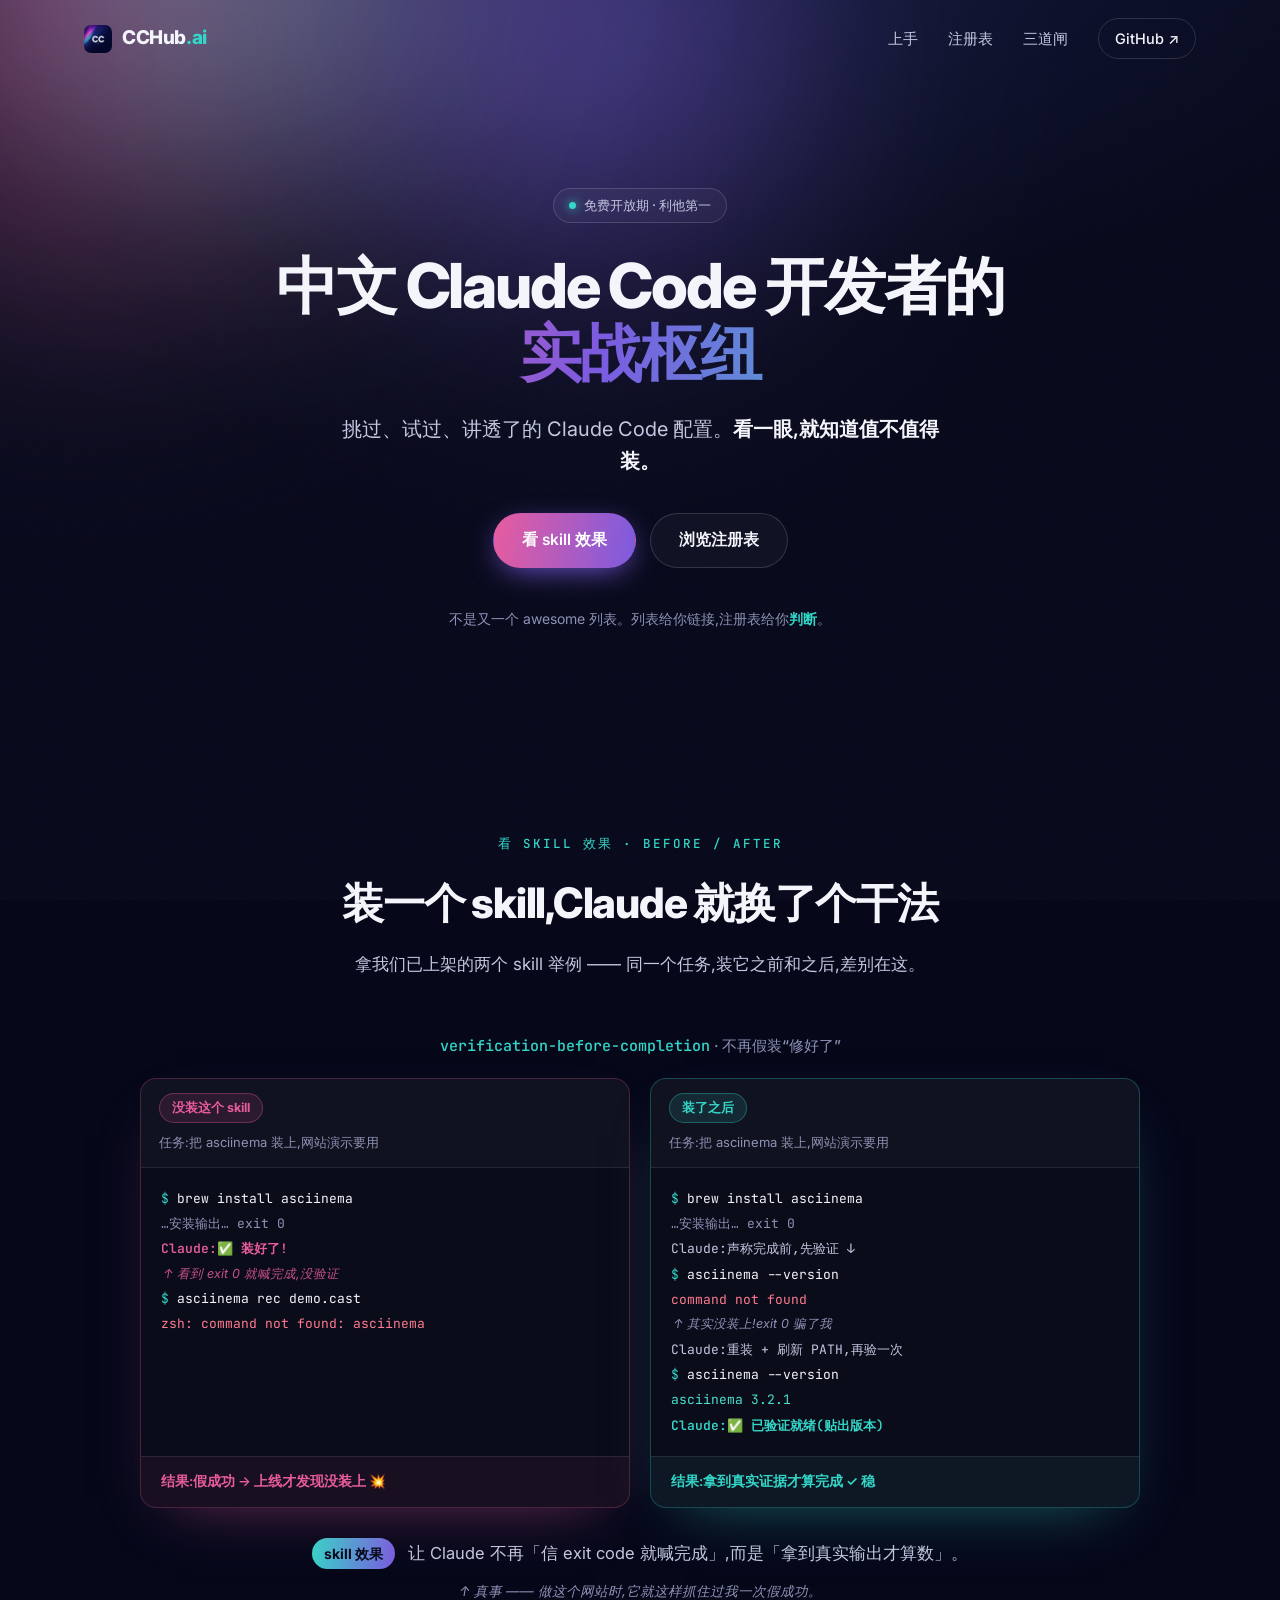
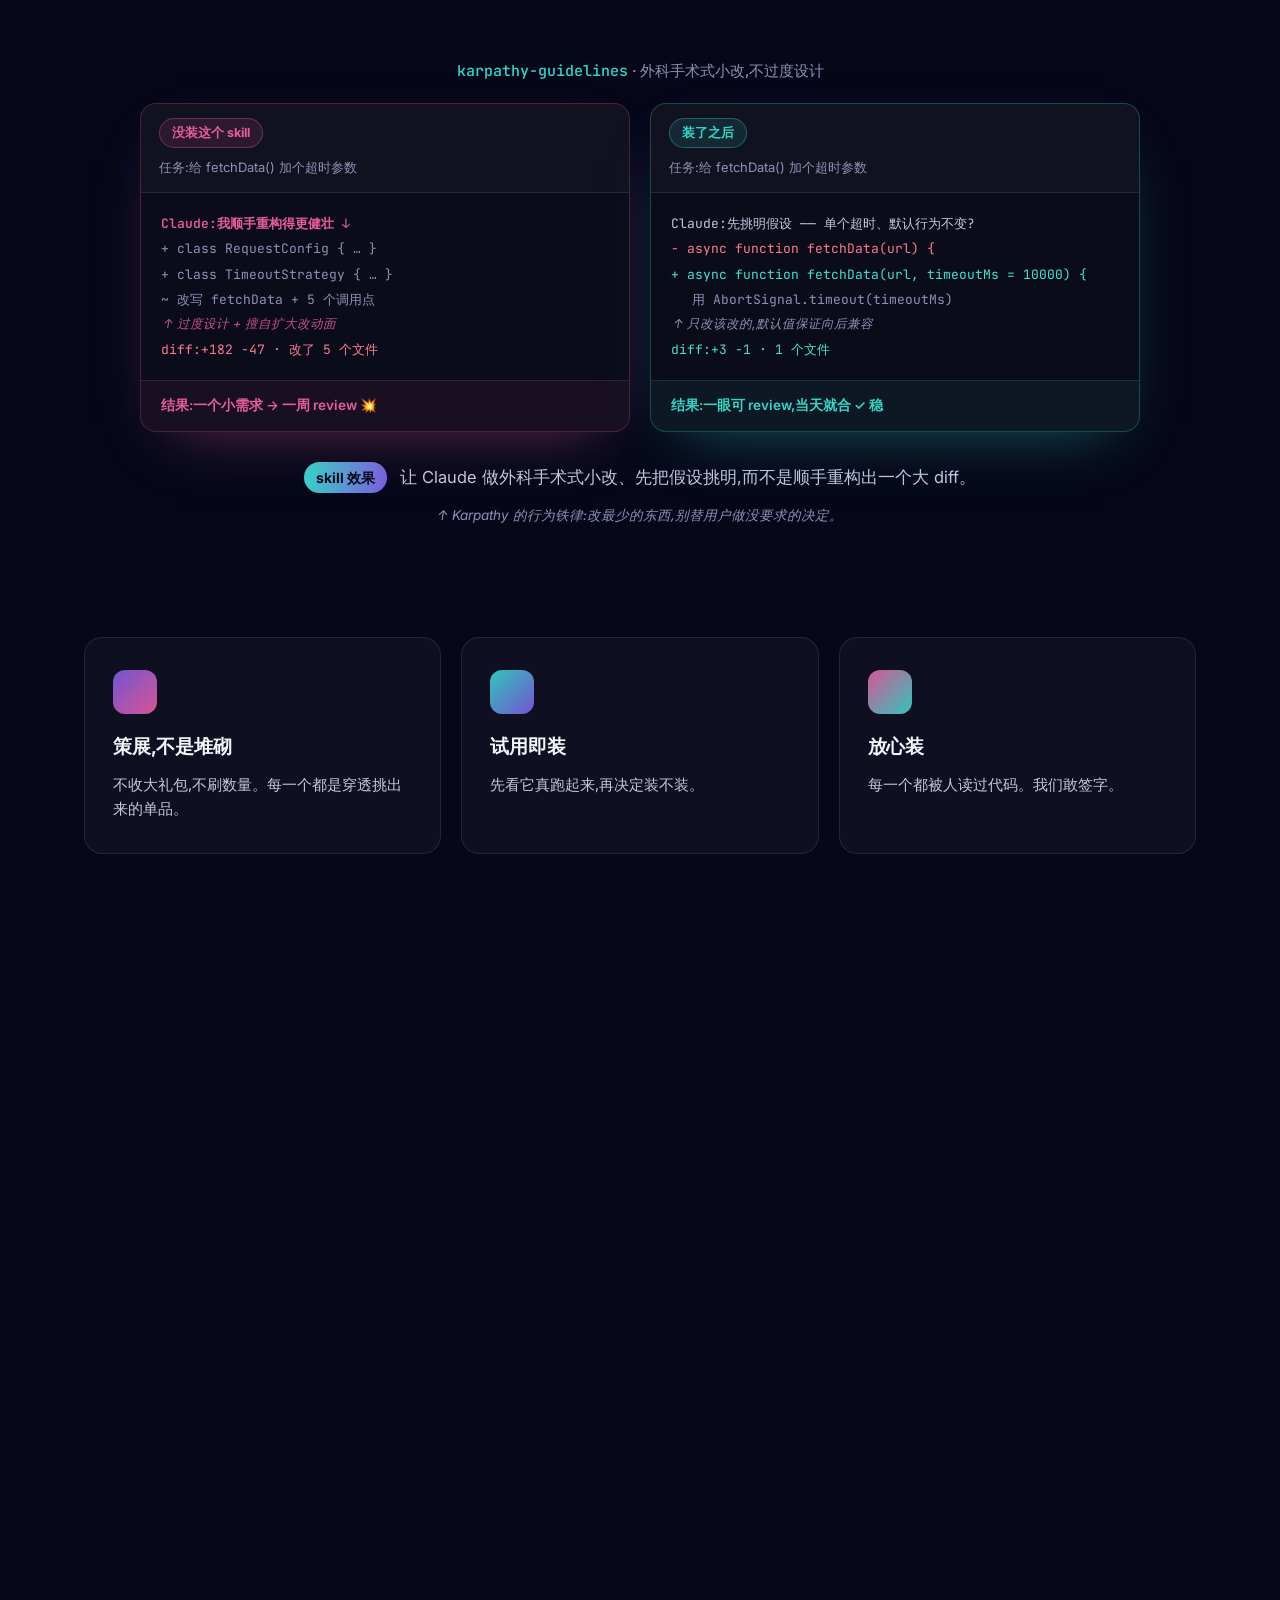
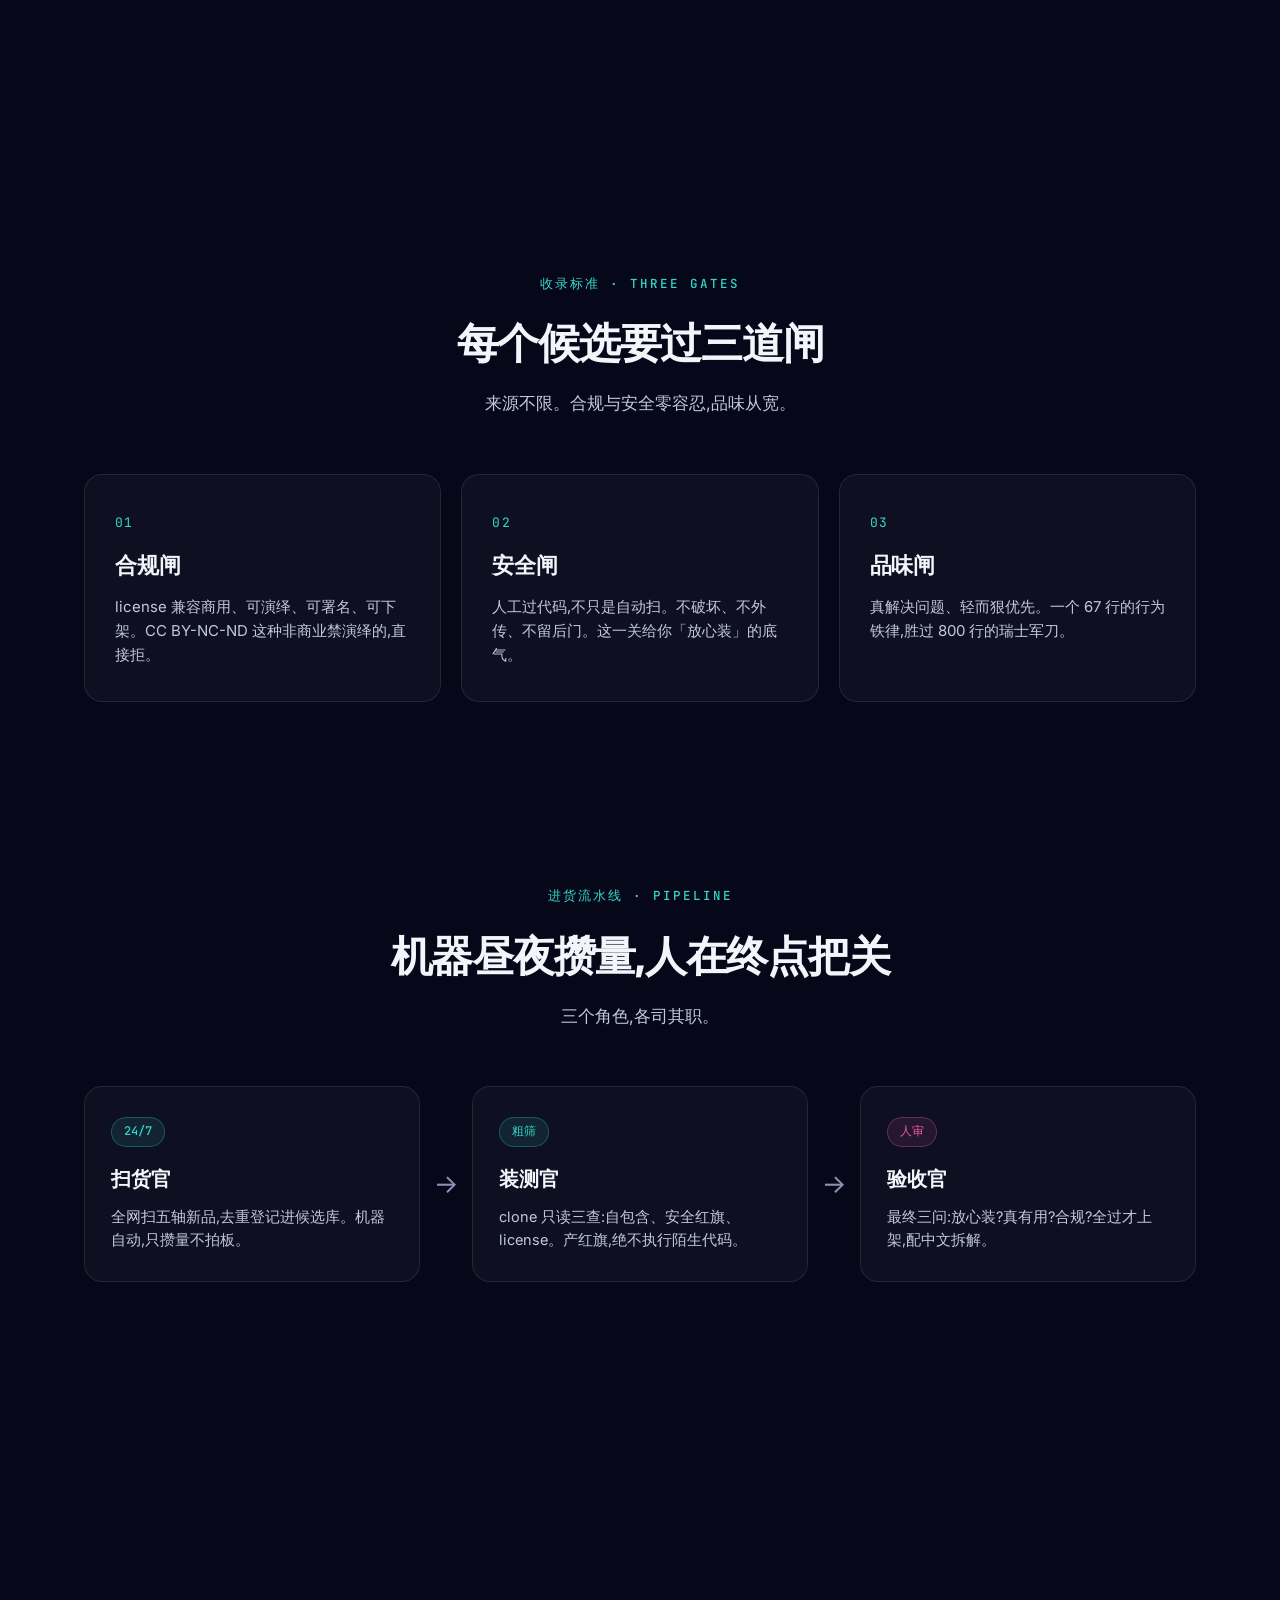
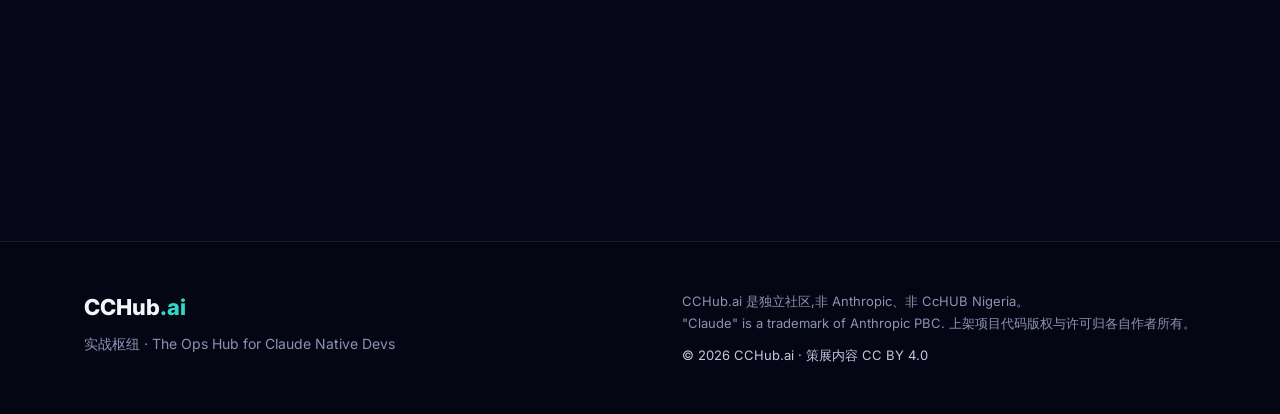
==== commit ed02cc90: "feat(registry): 成色评级 v1.0(SSS→C 六档,担保深度制)+ 存货套档 SS×2 + 官网徽章" ====
--- a/docs/index.html
+++ b/docs/index.html
@@ -9,7 +9,7 @@
 <link rel="preconnect" href="https://fonts.googleapis.com">
 <link rel="preconnect" href="https://fonts.gstatic.com" crossorigin>
 <link href="https://fonts.googleapis.com/css2?family=Inter:wght@400;500;600;700;800&family=JetBrains+Mono:wght@400;500&display=swap" rel="stylesheet">
-<link rel="stylesheet" href="styles.css?v=4">
+<link rel="stylesheet" href="styles.css?v=5">
 </head>
 <body>
 
@@ -258,6 +258,6 @@
   </div>
 </footer>
 
-<script src="app.js?v=4"></script>
+<script src="app.js?v=5"></script>
 </body>
 </html>
--- a/docs/styles.css
+++ b/docs/styles.css
@@ -150,6 +150,7 @@
 .card__axis{font-family:var(--mono);font-size:12px;color:var(--ink-mute);letter-spacing:.04em}
 .badges{display:flex;gap:8px}
 .badge{font-size:11.5px;font-weight:600;padding:4px 10px;border-radius:999px;border:1px solid var(--line-2)}
+.badge--tier{color:#0b0c1a;background:linear-gradient(100deg,#f6d365,#fda085);border:none;font-weight:800}
 .badge--safe{color:var(--au-teal);border-color:rgba(52,214,200,.4);background:rgba(52,214,200,.08)}
 .badge--mit{color:var(--ink-soft);background:var(--glass)}
 .card__name{font-family:var(--mono);font-size:20px;font-weight:500;letter-spacing:-.01em;margin-bottom:6px;color:#fff}
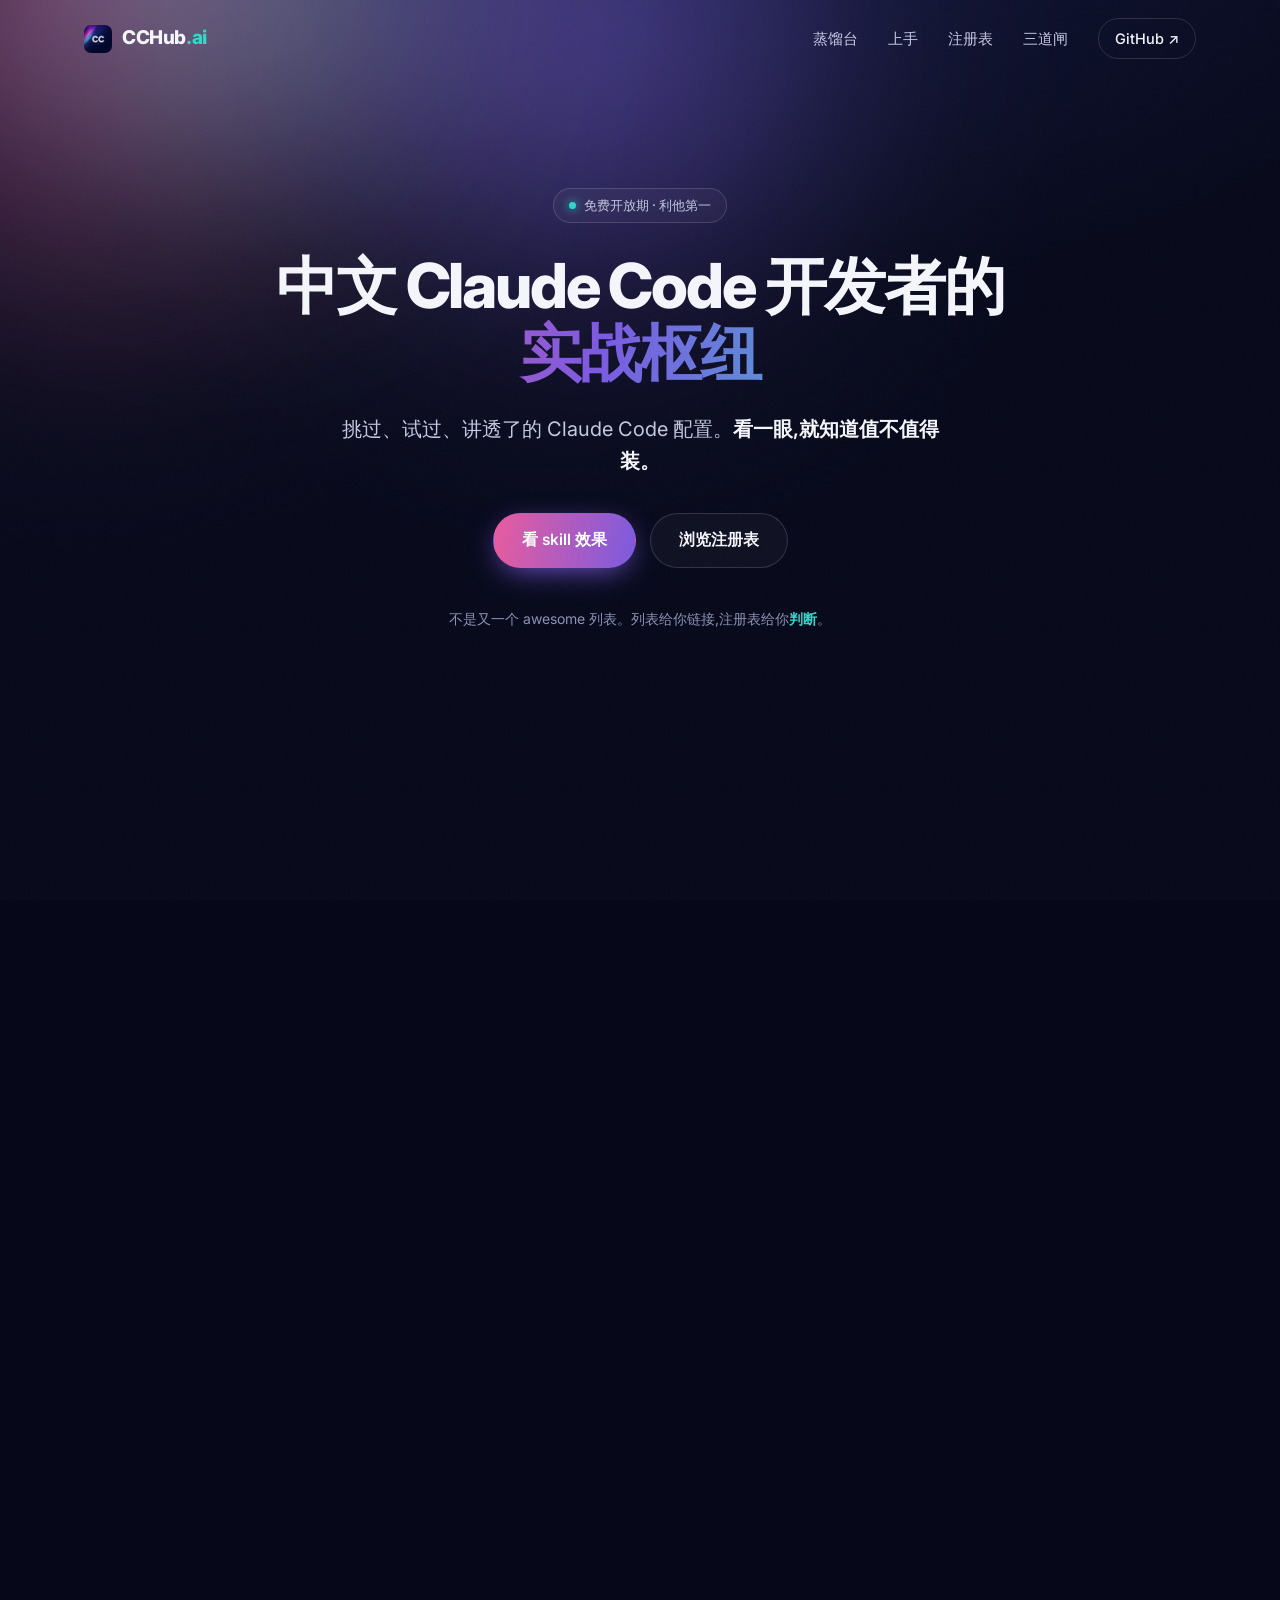
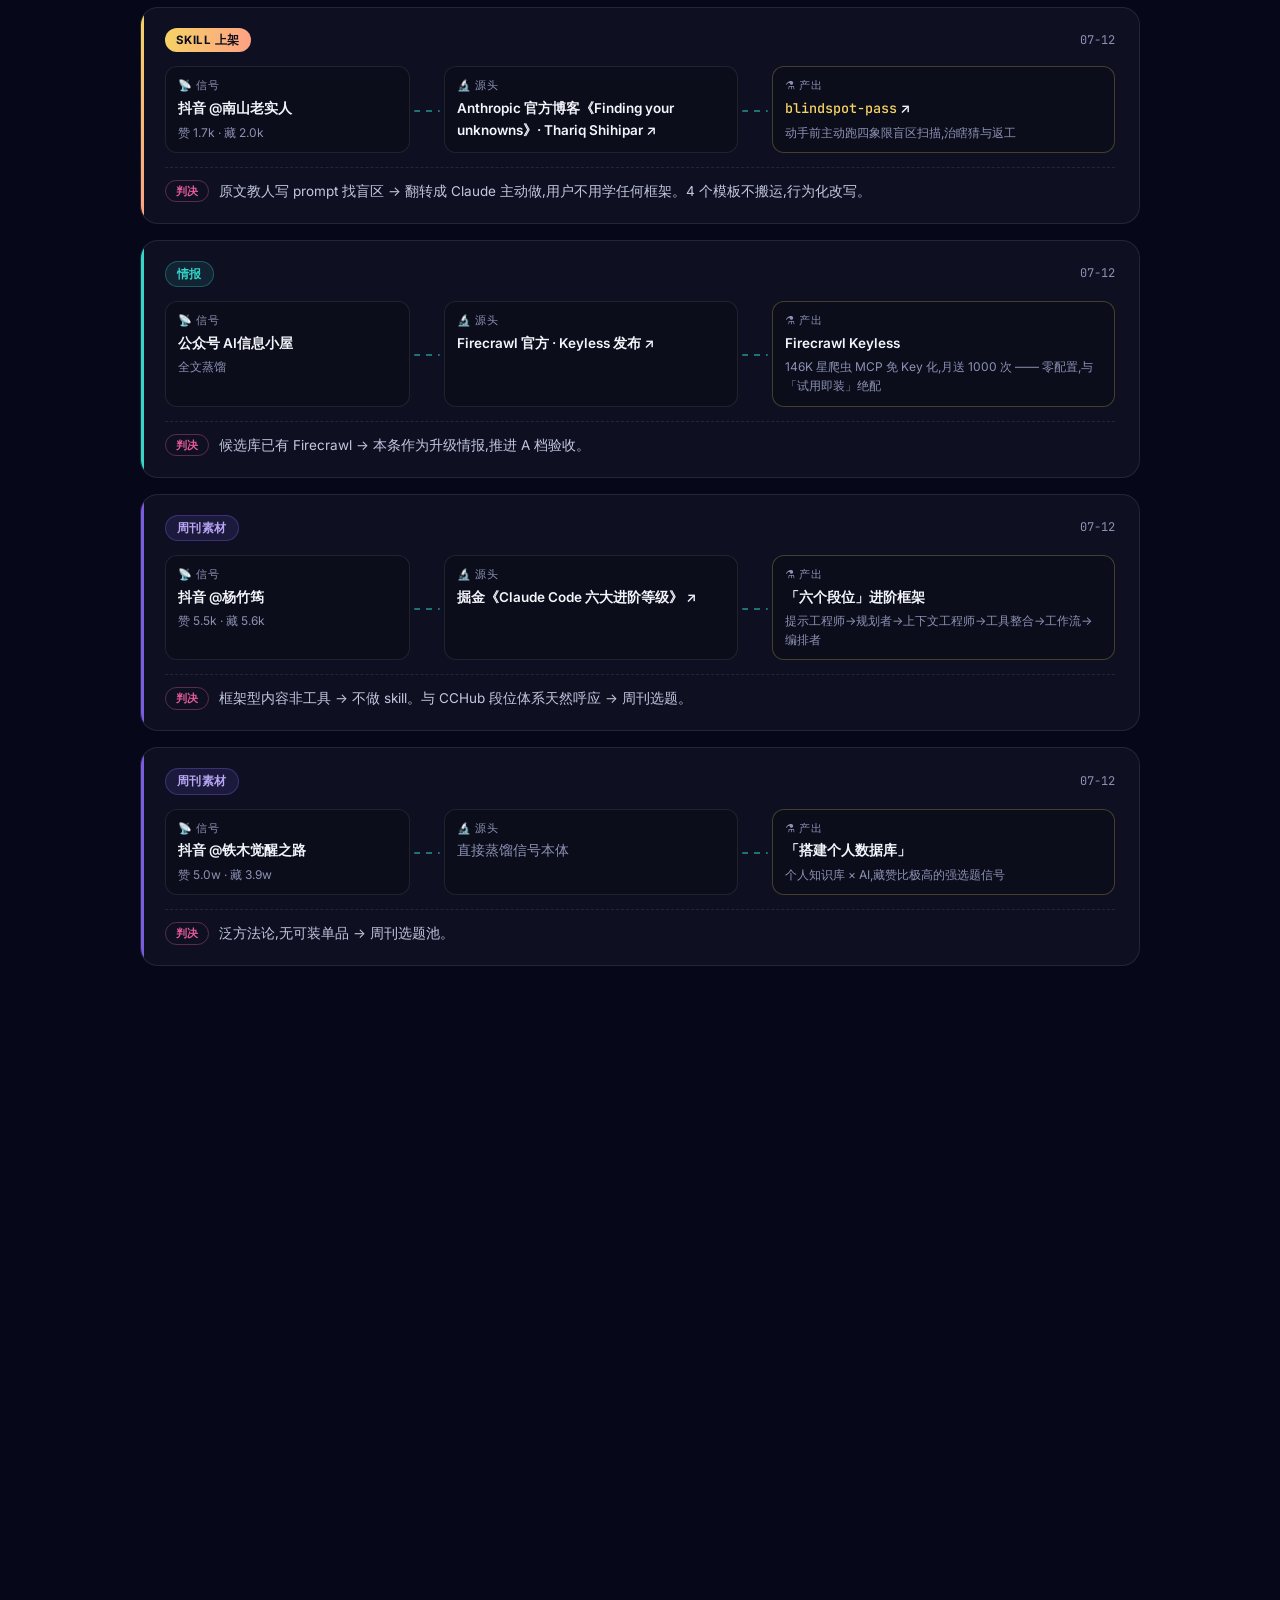
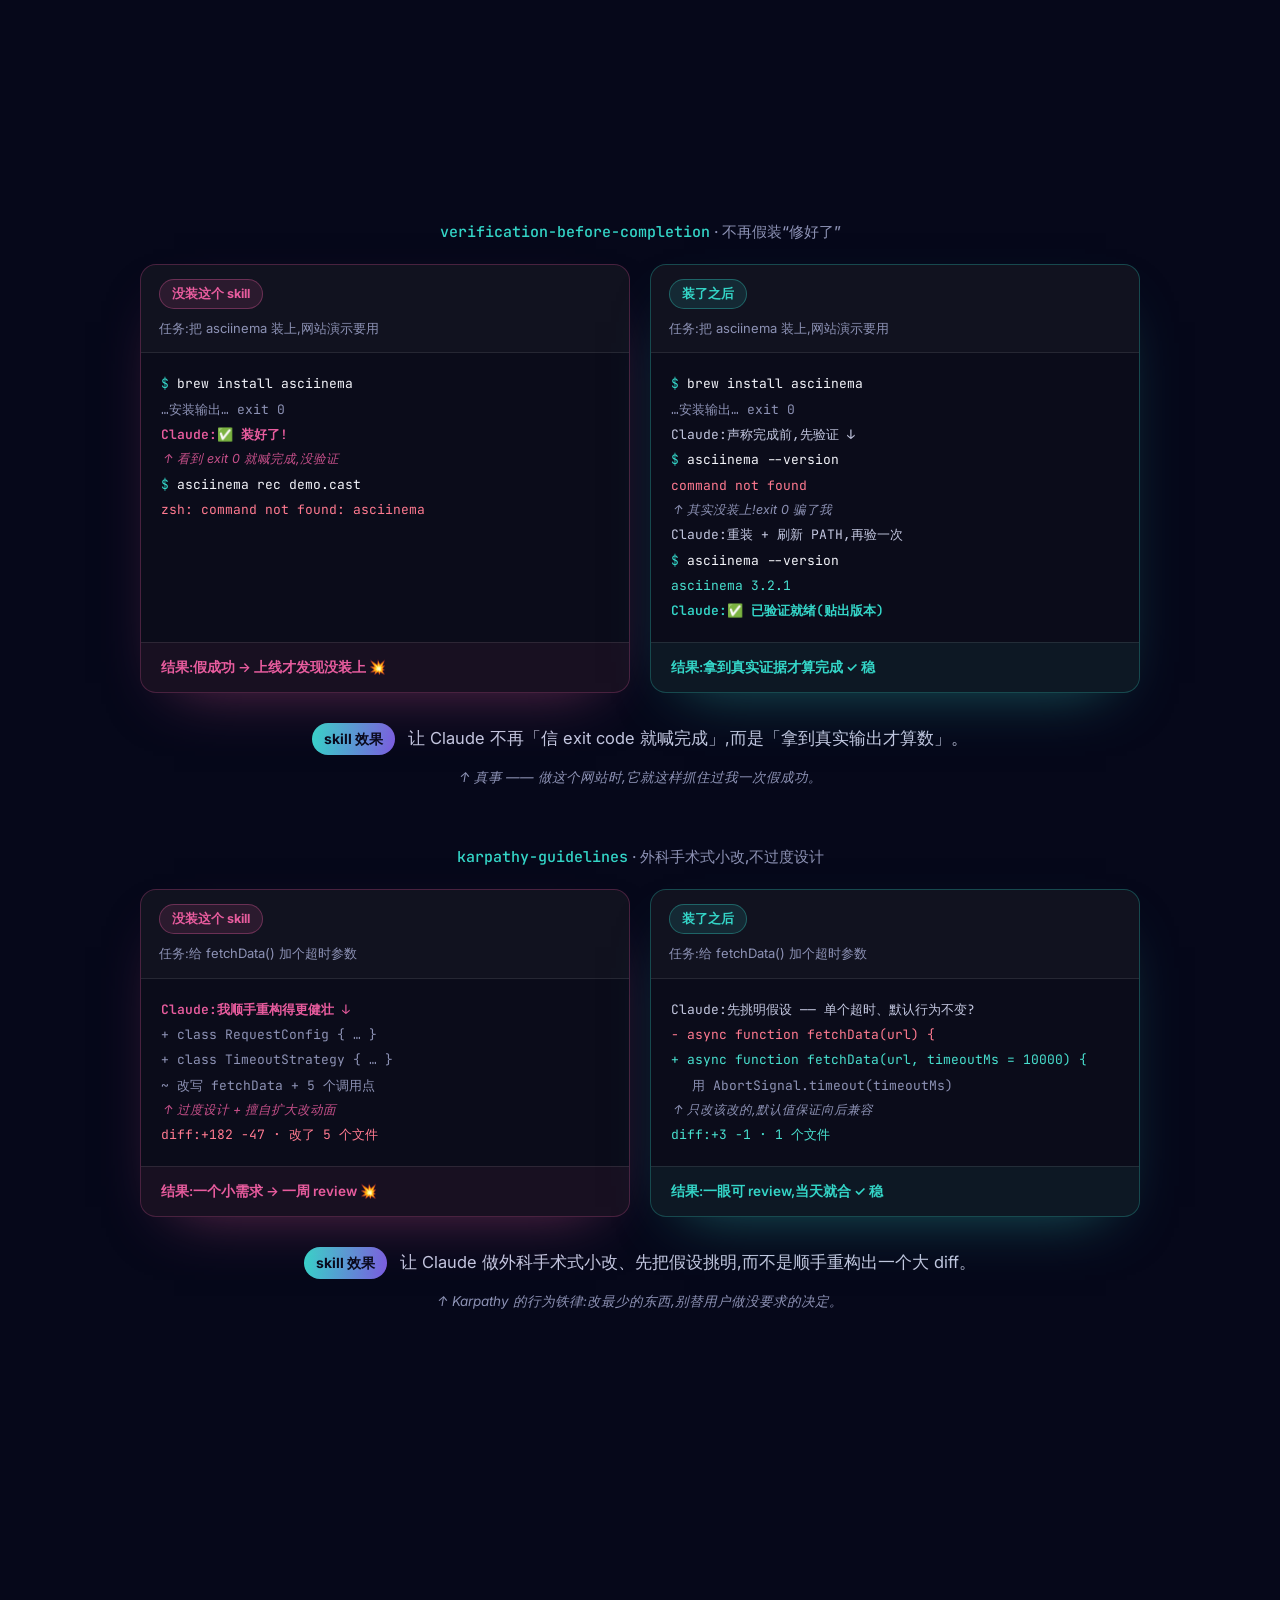
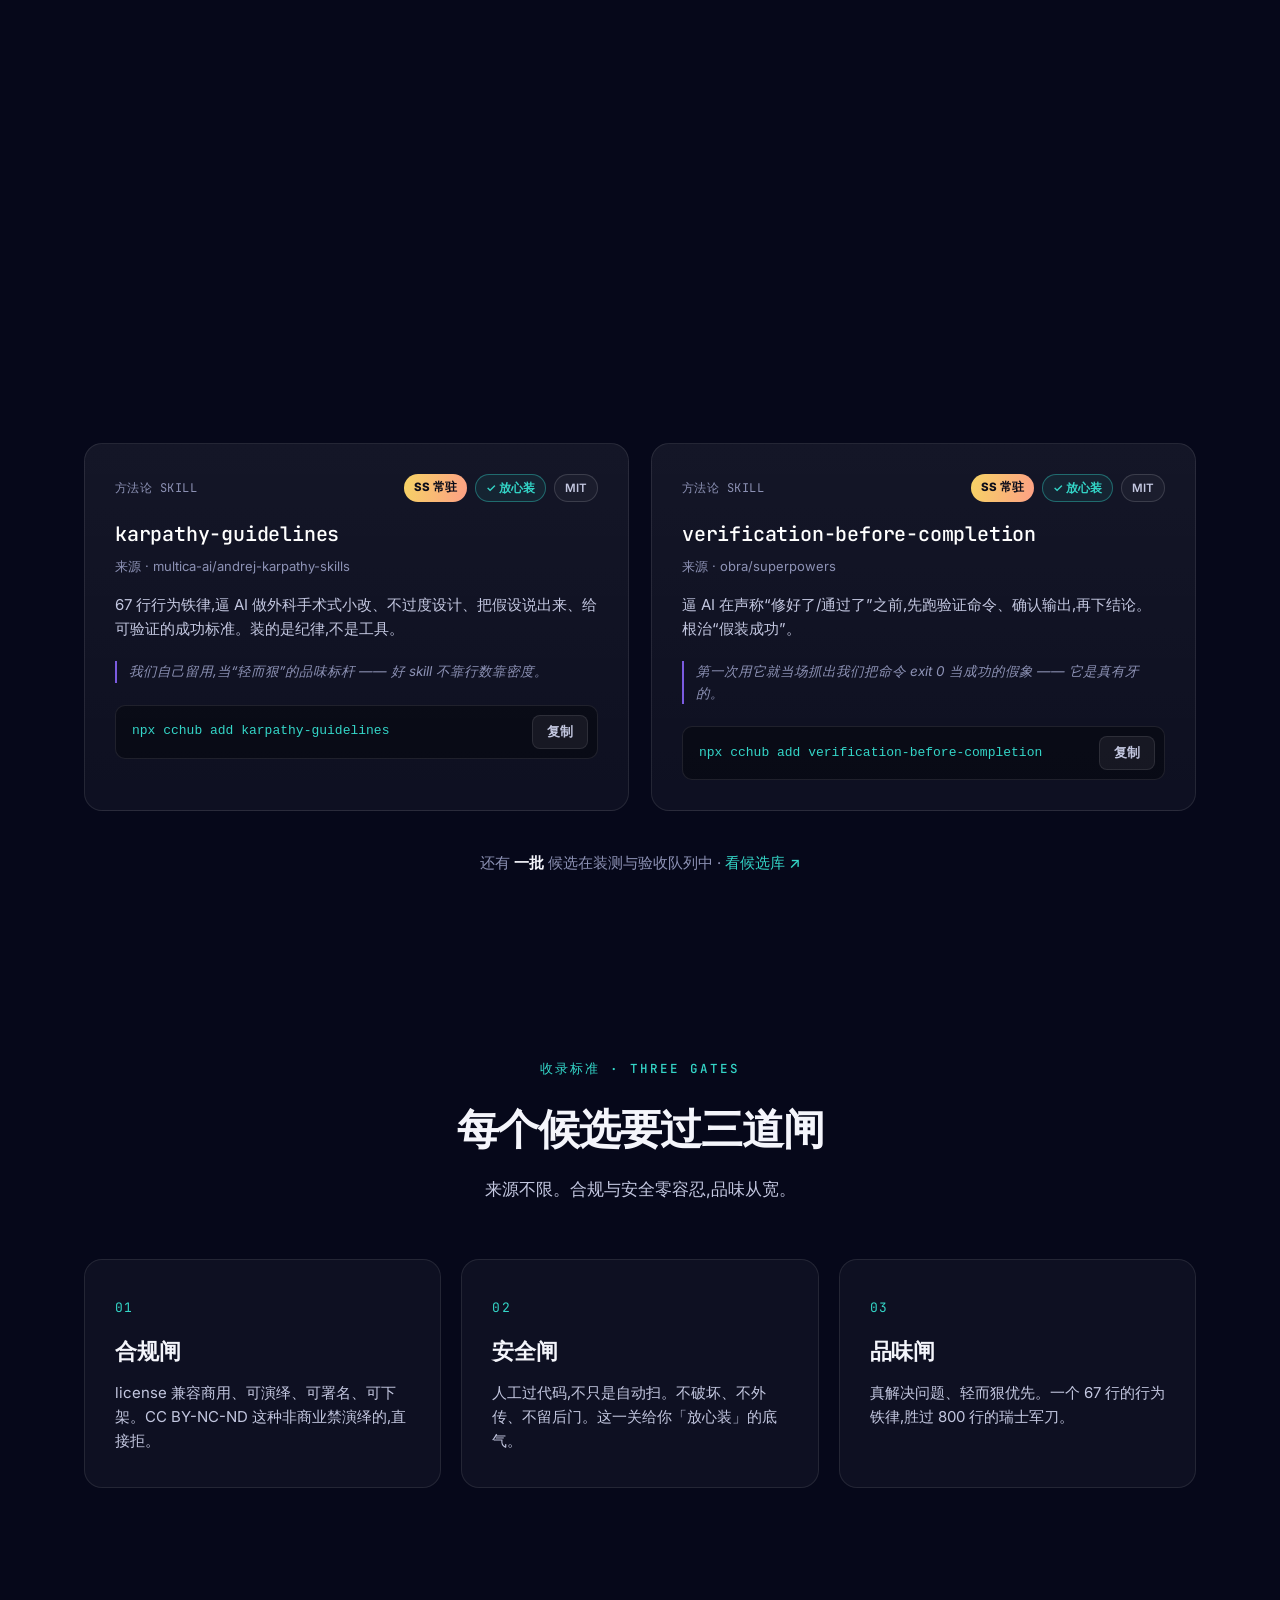
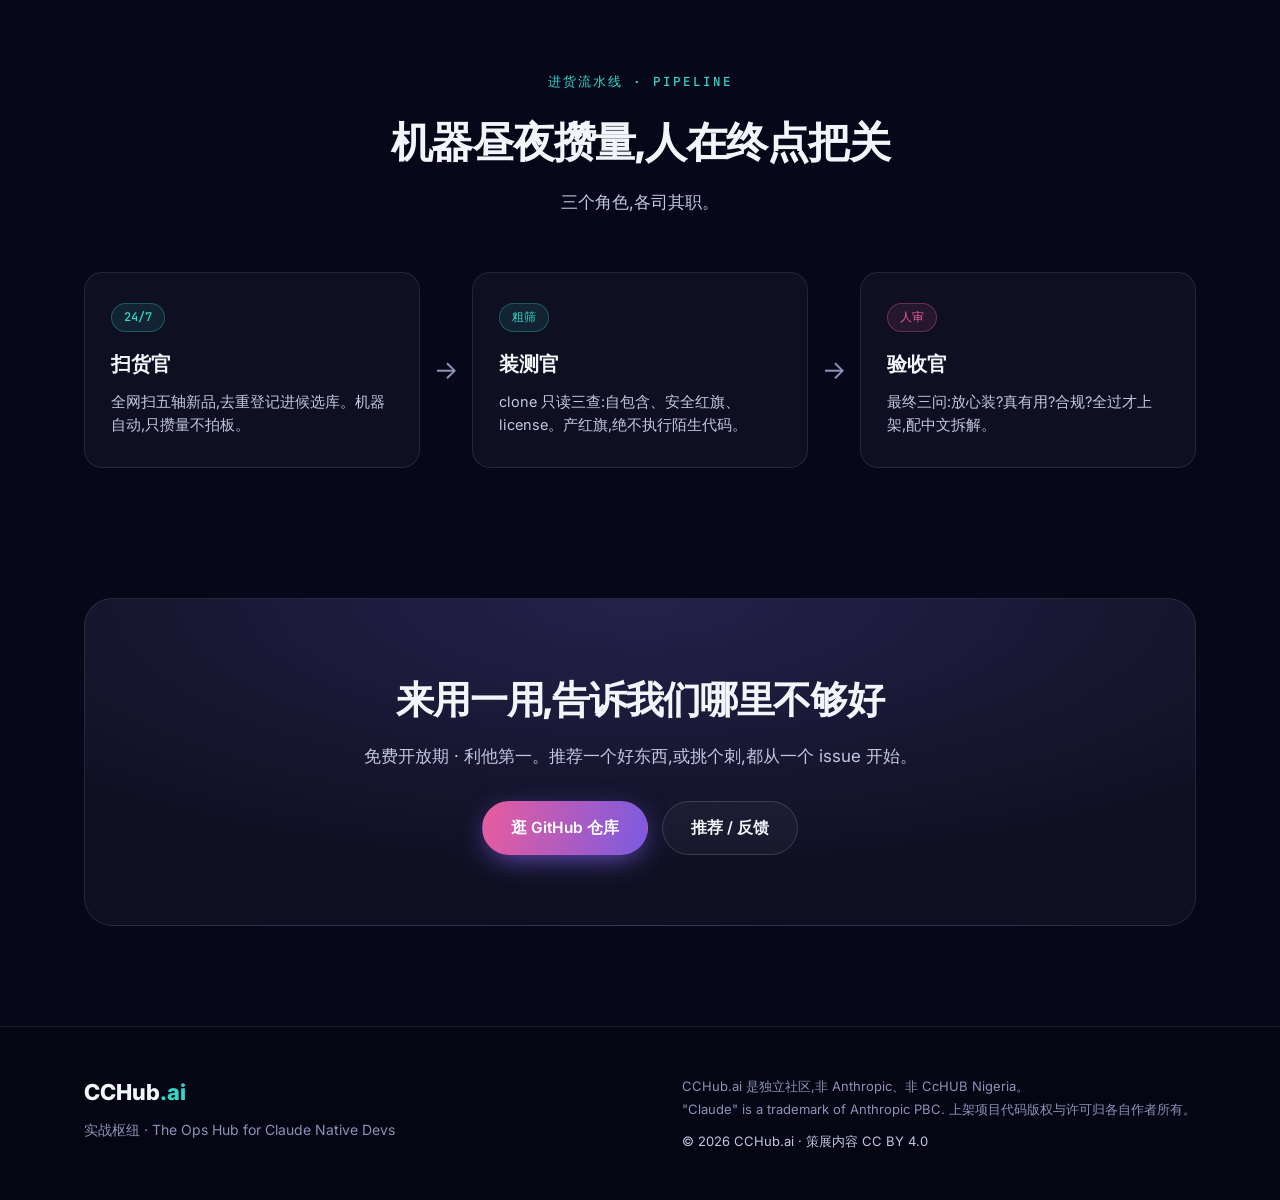
==== commit f7f51f02: "feat(site): 蒸馏台 THE STILL(粒子蒸馏装置canvas+七条链条卡+判决透明化)+ 极光隐藏页暂停" ====
--- a/docs/index.html
+++ b/docs/index.html
@@ -9,7 +9,7 @@
 <link rel="preconnect" href="https://fonts.googleapis.com">
 <link rel="preconnect" href="https://fonts.gstatic.com" crossorigin>
 <link href="https://fonts.googleapis.com/css2?family=Inter:wght@400;500;600;700;800&family=JetBrains+Mono:wght@400;500&display=swap" rel="stylesheet">
-<link rel="stylesheet" href="styles.css?v=5">
+<link rel="stylesheet" href="styles.css?v=6">
 </head>
 <body>
 
@@ -29,6 +29,7 @@
       <span class="brand__word">CCHub<span class="brand__tld">.ai</span></span>
     </a>
     <nav class="nav__links">
+      <a href="#still">蒸馏台</a>
       <a href="#experience">上手</a>
       <a href="#registry">注册表</a>
       <a href="#gates">三道闸</a>
@@ -51,6 +52,26 @@
       </div>
       <p class="hero__note">不是又一个 awesome 列表。列表给你链接,注册表给你<strong>判断</strong>。</p>
     </div>
+  </section>
+
+  <!-- the still: distillation deck -->
+  <section class="section" id="still">
+    <div class="section__head reveal">
+      <span class="eyebrow">蒸馏台 · THE STILL</span>
+      <h2>看着原料变成 skill</h2>
+      <p class="section__lead">每天从自媒体和 GitHub 收原料,过三道闸,把「内容指向的工具」蒸成能装的东西。链条全程可追溯 —— 连没收的、为什么没收,都亮给你看。</p>
+    </div>
+
+    <div class="still-rig reveal">
+      <canvas id="still-canvas" aria-hidden="true"></canvas>
+      <span class="rig-tag rig-tag--in">📡 抖音 · 公众号 · GitHub</span>
+      <span class="rig-tag rig-tag--gate">三道闸<br><i>合规 · 安全 · 品味</i></span>
+      <span class="rig-tag rig-tag--gem">⚗️ SKILL</span>
+      <span class="rig-tag rig-tag--side">↳ 周刊 · 信源(没收≠丢弃)</span>
+    </div>
+    <p class="still-tally reveal" id="still-tally"></p>
+
+    <div class="still-feed" id="still-feed"><!-- cards injected --></div>
   </section>
 
   <!-- experience: skill effect, before / after -->
@@ -258,6 +279,6 @@
   </div>
 </footer>
 
-<script src="app.js?v=5"></script>
+<script src="app.js?v=6"></script>
 </body>
 </html>
--- a/docs/styles.css
+++ b/docs/styles.css
@@ -236,6 +236,68 @@
 .ba__effect{display:inline-block;font-weight:700;color:var(--bg-0);background:linear-gradient(100deg,var(--au-teal),var(--au-violet));padding:3px 12px;border-radius:999px;margin-right:8px;font-size:14px}
 .ba__real{display:block;margin-top:10px;font-size:13.5px;color:var(--ink-mute);font-style:italic}
 
+/* ---------- the still: distillation deck ---------- */
+.still-rig{position:relative;max-width:1000px;margin:0 auto 14px;height:230px;border:1px solid var(--line);
+  border-radius:var(--r);background:rgba(0,0,0,.28);overflow:hidden}
+.still-rig canvas{width:100%;height:100%;display:block}
+.rig-tag{position:absolute;font-family:var(--mono);font-size:11.5px;color:var(--ink-mute);letter-spacing:.04em;pointer-events:none}
+.rig-tag--in{left:16px;top:12px}
+.rig-tag--gate{left:52%;top:8px;transform:translateX(-50%);text-align:center;color:var(--au-teal)}
+.rig-tag--gate i{font-style:normal;font-size:10.5px;color:var(--ink-mute)}
+.rig-tag--gem{right:16px;top:12px;color:#f6d365}
+.rig-tag--side{right:16px;bottom:10px}
+.still-tally{max-width:1000px;margin:0 auto 46px;text-align:center;font-size:14.5px;color:var(--ink-mute)}
+.still-tally b{color:var(--ink);font-weight:700}
+.still-tally .c-skill{color:#f6d365}.still-tally .c-intel{color:var(--au-teal)}
+.still-tally .c-topic{color:var(--au-violet)}.still-tally .c-source{color:var(--ink-soft)}
+
+.still-feed{max-width:1000px;margin:0 auto;display:flex;flex-direction:column;gap:16px}
+.still-card{border:1px solid var(--line);border-radius:var(--r);background:var(--glass);padding:20px 24px;transition:all .3s var(--ease);position:relative;overflow:hidden}
+.still-card::before{content:"";position:absolute;left:0;top:0;bottom:0;width:3px}
+.still-card--skill::before{background:linear-gradient(180deg,#f6d365,#fda085)}
+.still-card--intel::before{background:var(--au-teal)}
+.still-card--topic::before{background:var(--au-violet)}
+.still-card--source::before{background:rgba(255,255,255,.25)}
+.still-card:hover{border-color:var(--line-2);background:var(--glass-2)}
+.still-card__head{display:flex;justify-content:space-between;align-items:center;margin-bottom:14px}
+.still-type{font-size:11.5px;font-weight:700;padding:3px 11px;border-radius:999px;letter-spacing:.04em}
+.still-type--skill{color:#0b0c1a;background:linear-gradient(100deg,#f6d365,#fda085)}
+.still-type--intel{color:var(--au-teal);background:rgba(52,214,200,.1);border:1px solid rgba(52,214,200,.3)}
+.still-type--topic{color:#b9a7f5;background:rgba(123,91,224,.14);border:1px solid rgba(123,91,224,.35)}
+.still-type--source{color:var(--ink-mute);background:var(--glass);border:1px solid var(--line-2)}
+.still-date{font-family:var(--mono);font-size:12px;color:var(--ink-mute)}
+
+.still-chain{display:grid;grid-template-columns:1fr 34px 1.2fr 34px 1.4fr;align-items:stretch;gap:0}
+.still-node{display:flex;flex-direction:column;gap:3px;min-width:0;padding:10px 12px;border:1px solid var(--line);border-radius:12px;background:rgba(0,0,0,.22)}
+.still-node--out{border-color:rgba(246,211,101,.25)}
+.still-node__k{font-size:11px;color:var(--ink-mute);letter-spacing:.06em}
+.still-node__v{font-size:13.5px;font-weight:600;color:var(--ink);overflow:hidden;text-overflow:ellipsis}
+a.still-node__v:hover{color:var(--au-teal)}
+.still-node__v code{font-family:var(--mono);color:#f6d365;font-weight:500}
+.still-node__m{font-size:12px;color:var(--ink-mute)}
+.still-dim{color:var(--ink-mute);font-weight:400}
+.still-link{position:relative}
+.still-link::after{content:"";position:absolute;left:4px;right:4px;top:50%;height:2px;border-radius:2px;
+  background:repeating-linear-gradient(90deg,var(--au-teal) 0 6px,transparent 6px 12px);
+  background-size:24px 2px;opacity:.5;animation:flow 1.2s linear infinite}
+@keyframes flow{to{background-position:24px 0}}
+@media (prefers-reduced-motion:reduce){.still-link::after{animation:none}}
+
+.still-verdict{margin-top:14px;padding-top:12px;border-top:1px dashed var(--line);font-size:13.5px;color:var(--ink-soft);line-height:1.7}
+.still-verdict span{display:inline-block;font-size:11px;font-weight:700;color:var(--au-pink);border:1px solid rgba(232,92,158,.35);border-radius:999px;padding:1px 10px;margin-right:10px;vertical-align:1px}
+
+/* 极光暂停(标签页隐藏时) */
+.halt .aurora__ribbon{animation-play-state:paused}
+
+@media (max-width:820px){
+  .still-chain{grid-template-columns:1fr}
+  .still-link{height:22px}
+  .still-link::after{left:50%;right:auto;top:4px;bottom:4px;width:2px;height:auto;
+    background:repeating-linear-gradient(180deg,var(--au-teal) 0 6px,transparent 6px 12px);background-size:2px 24px}
+  .still-rig{height:190px}
+  .rig-tag--gate{display:none}
+}
+
 /* ---------- reveal ---------- */
 .reveal{opacity:0;transform:translateY(22px);transition:opacity .7s var(--ease),transform .7s var(--ease)}
 .reveal.in{opacity:1;transform:none}
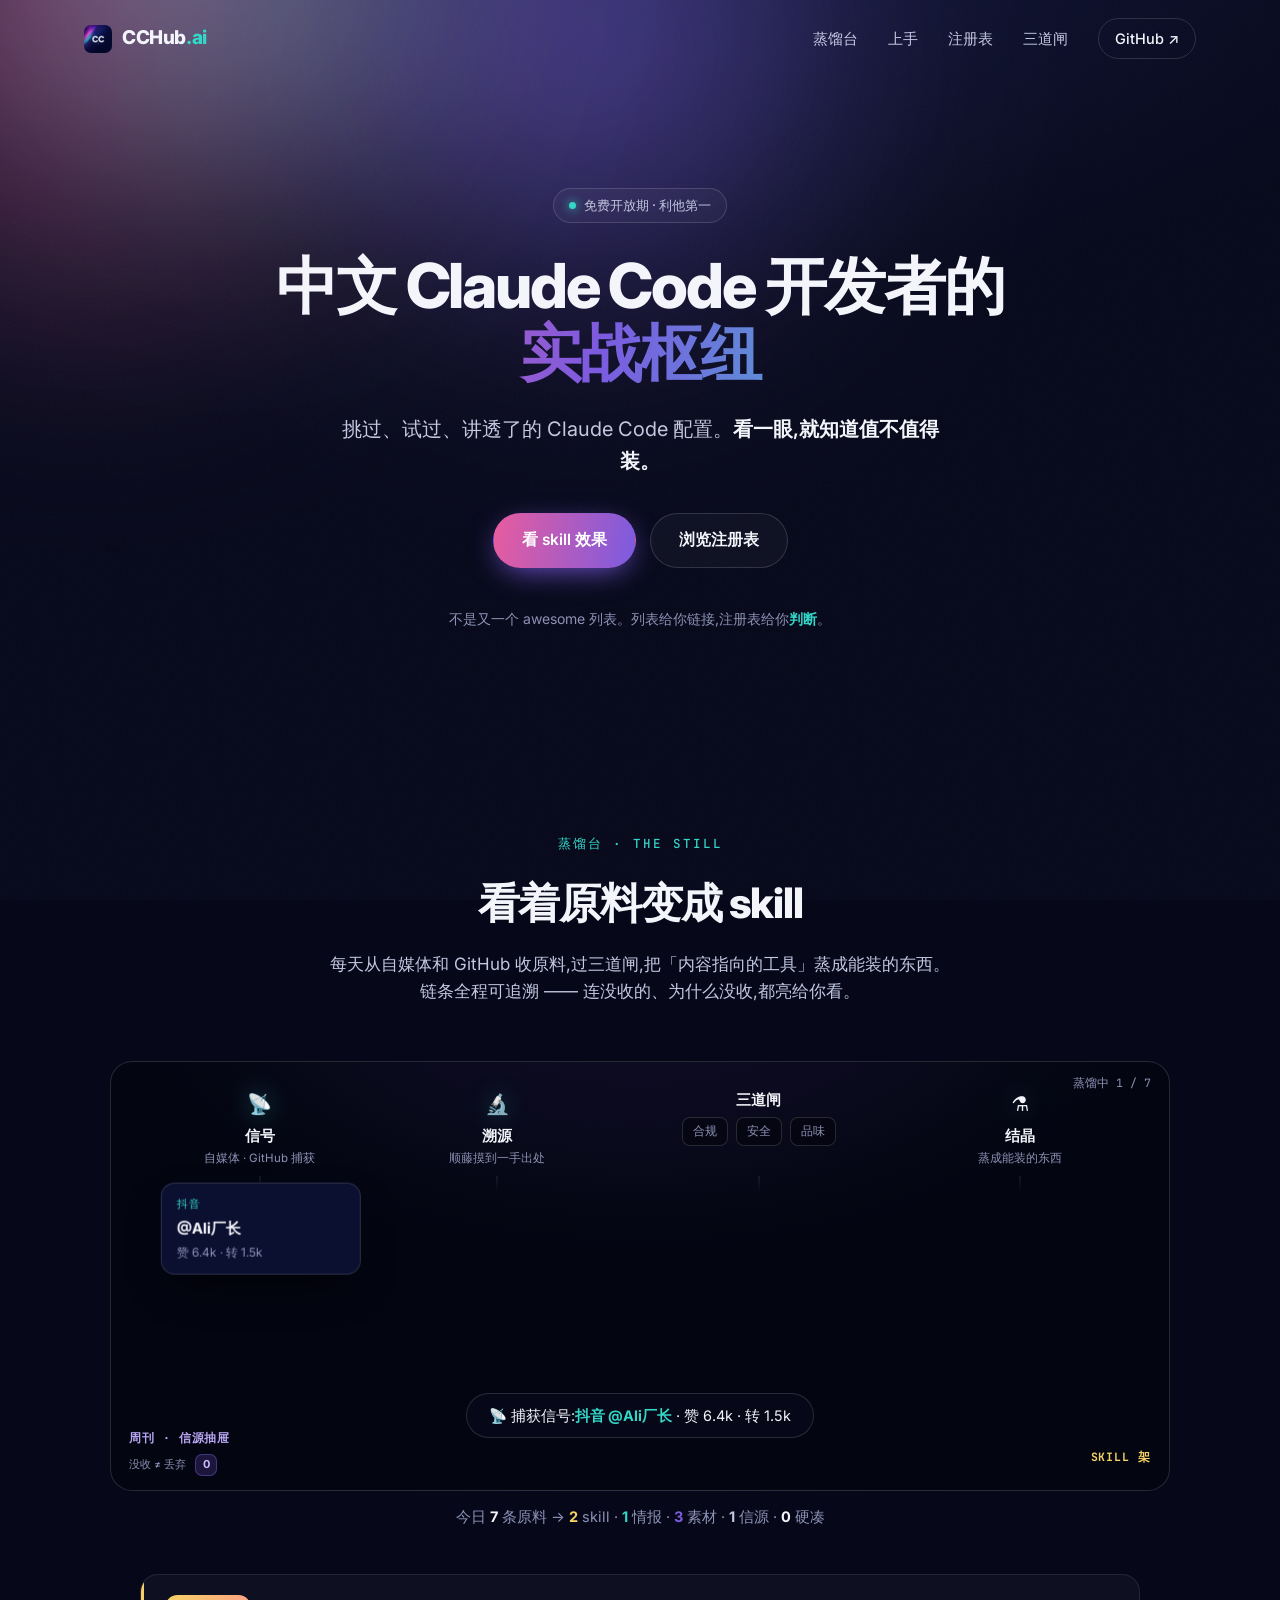
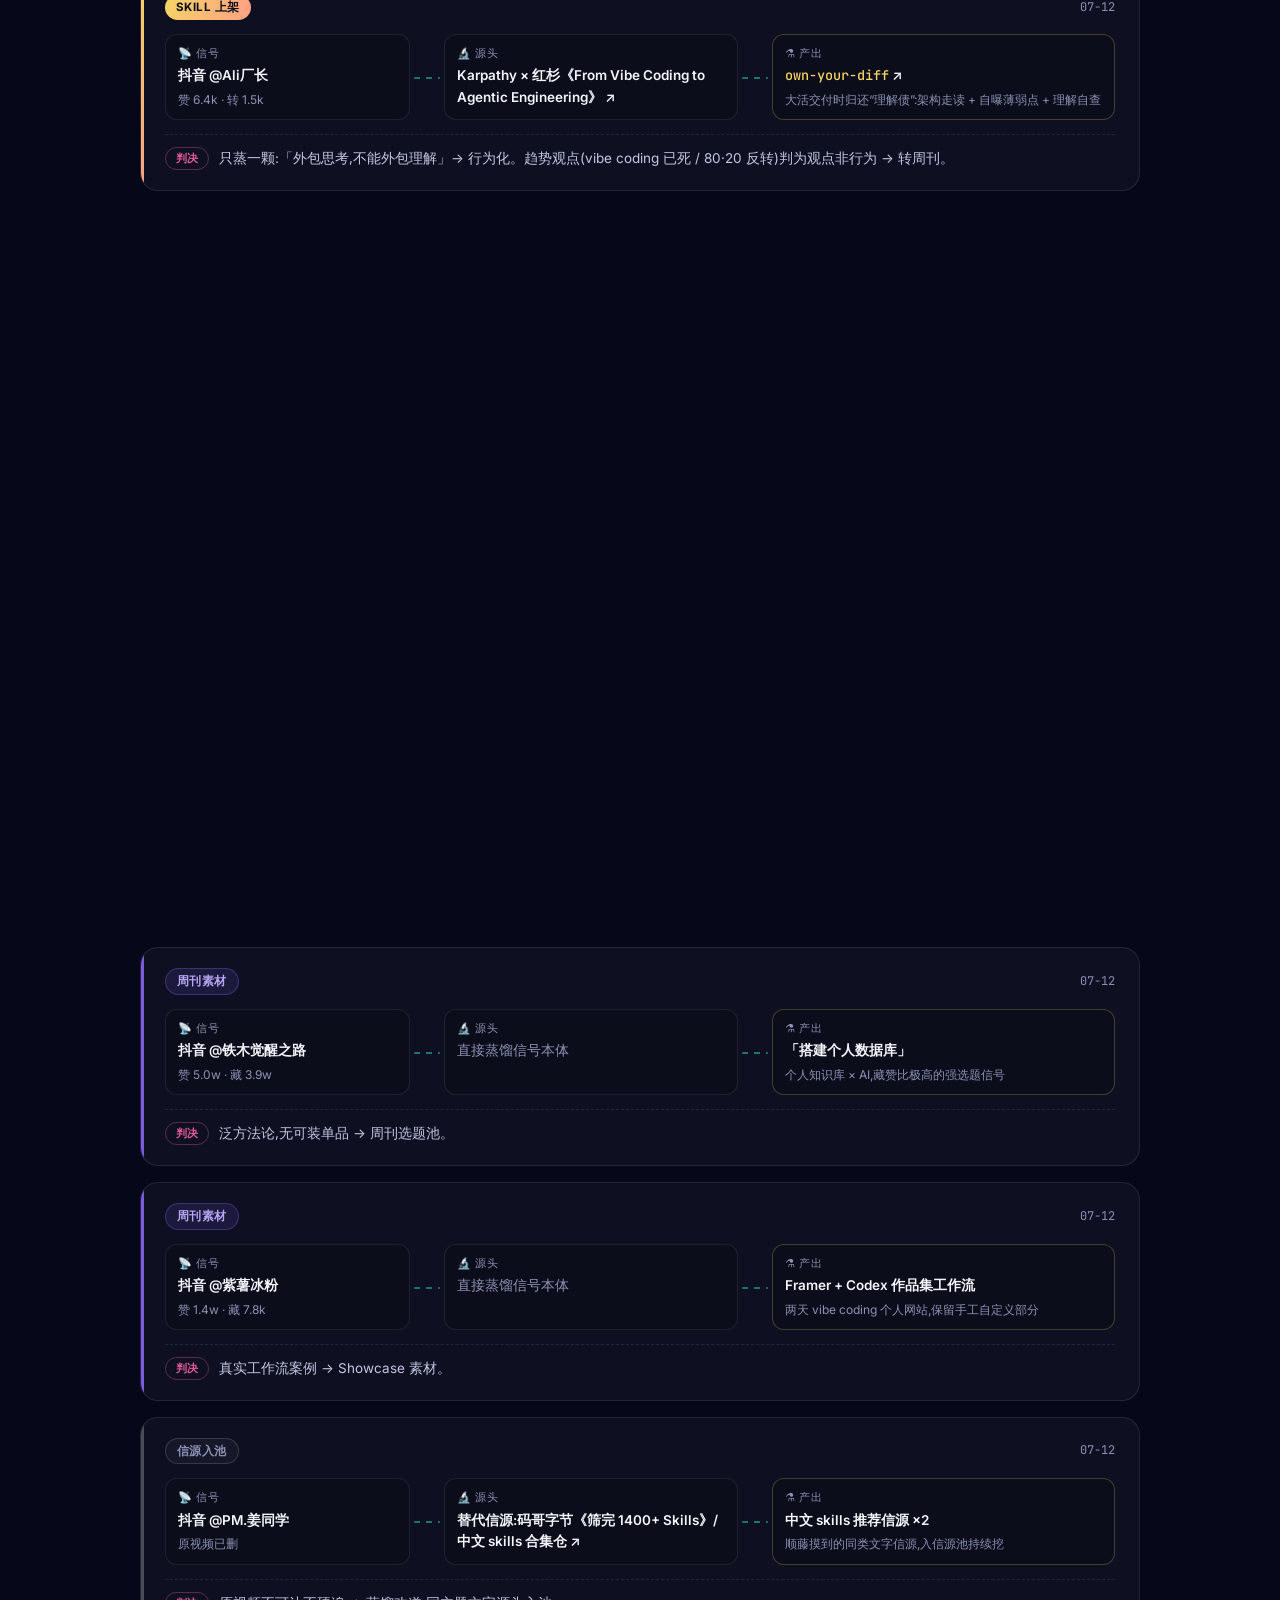
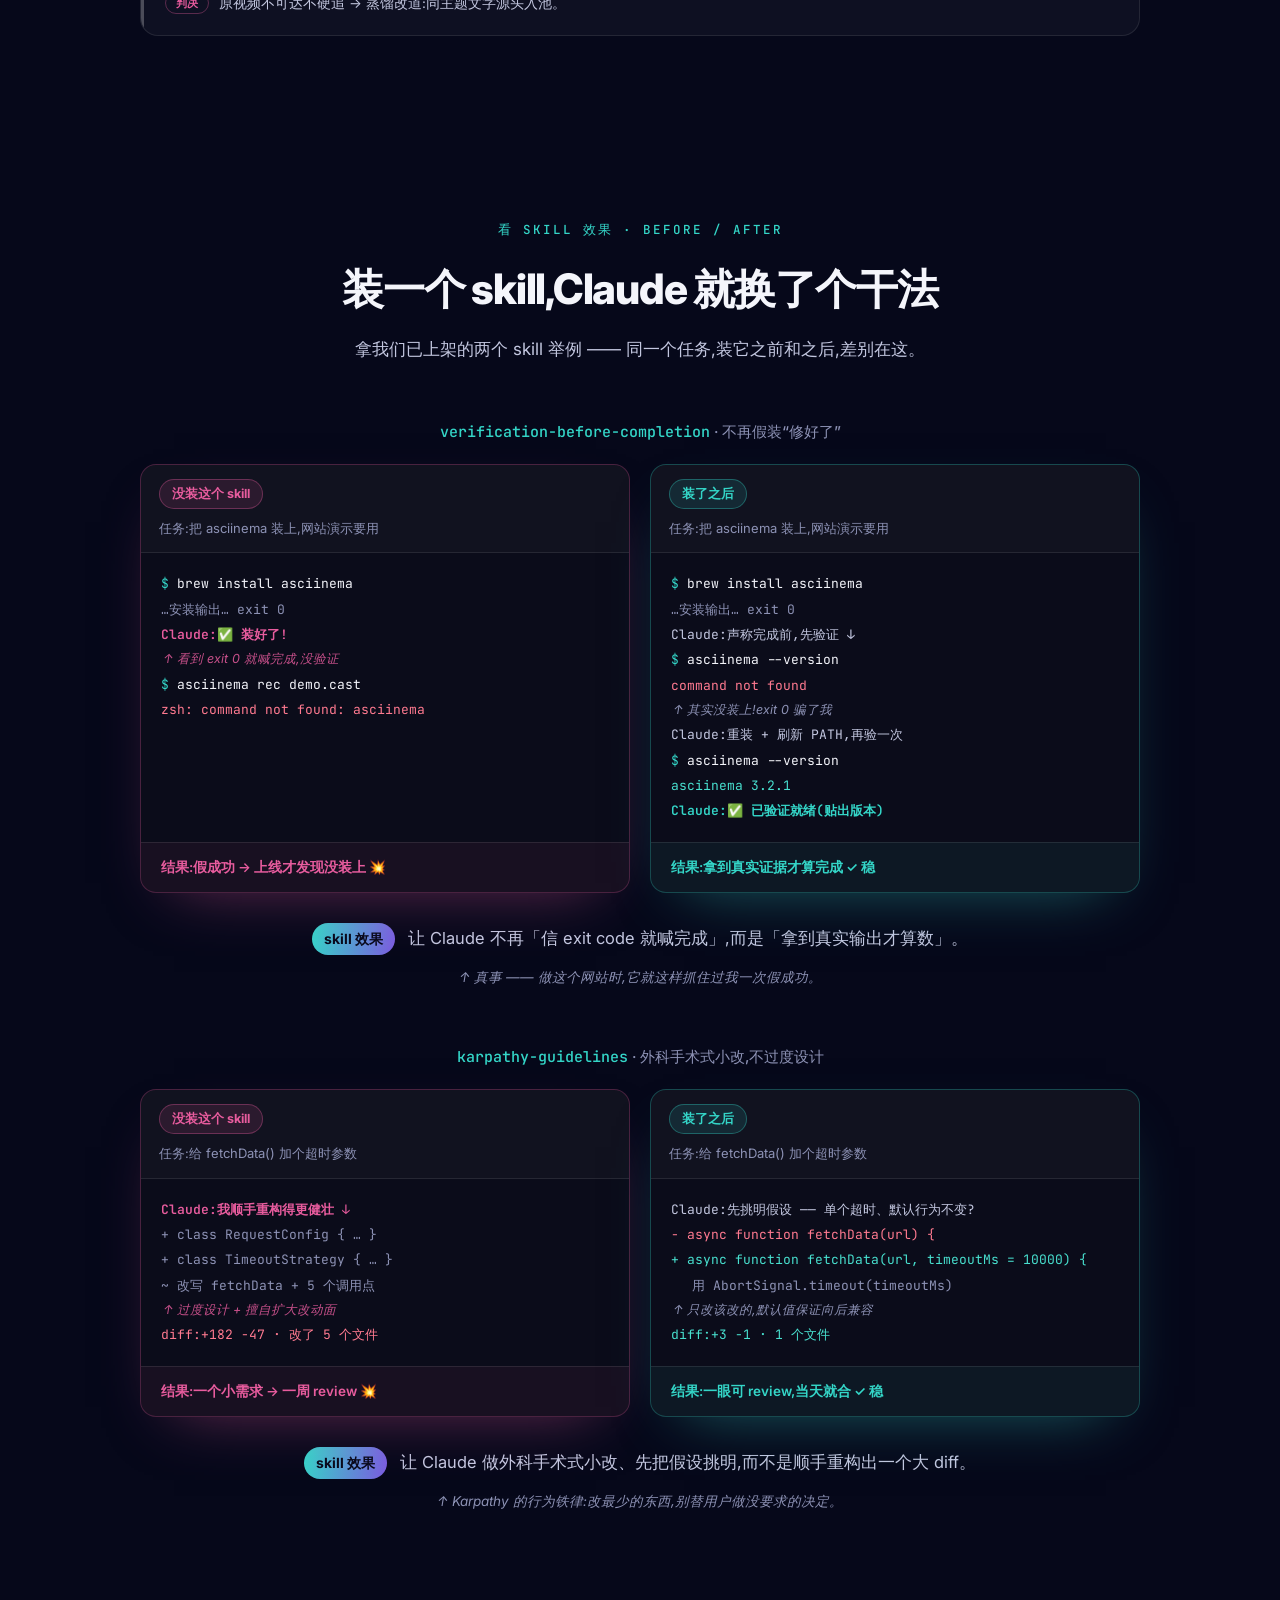
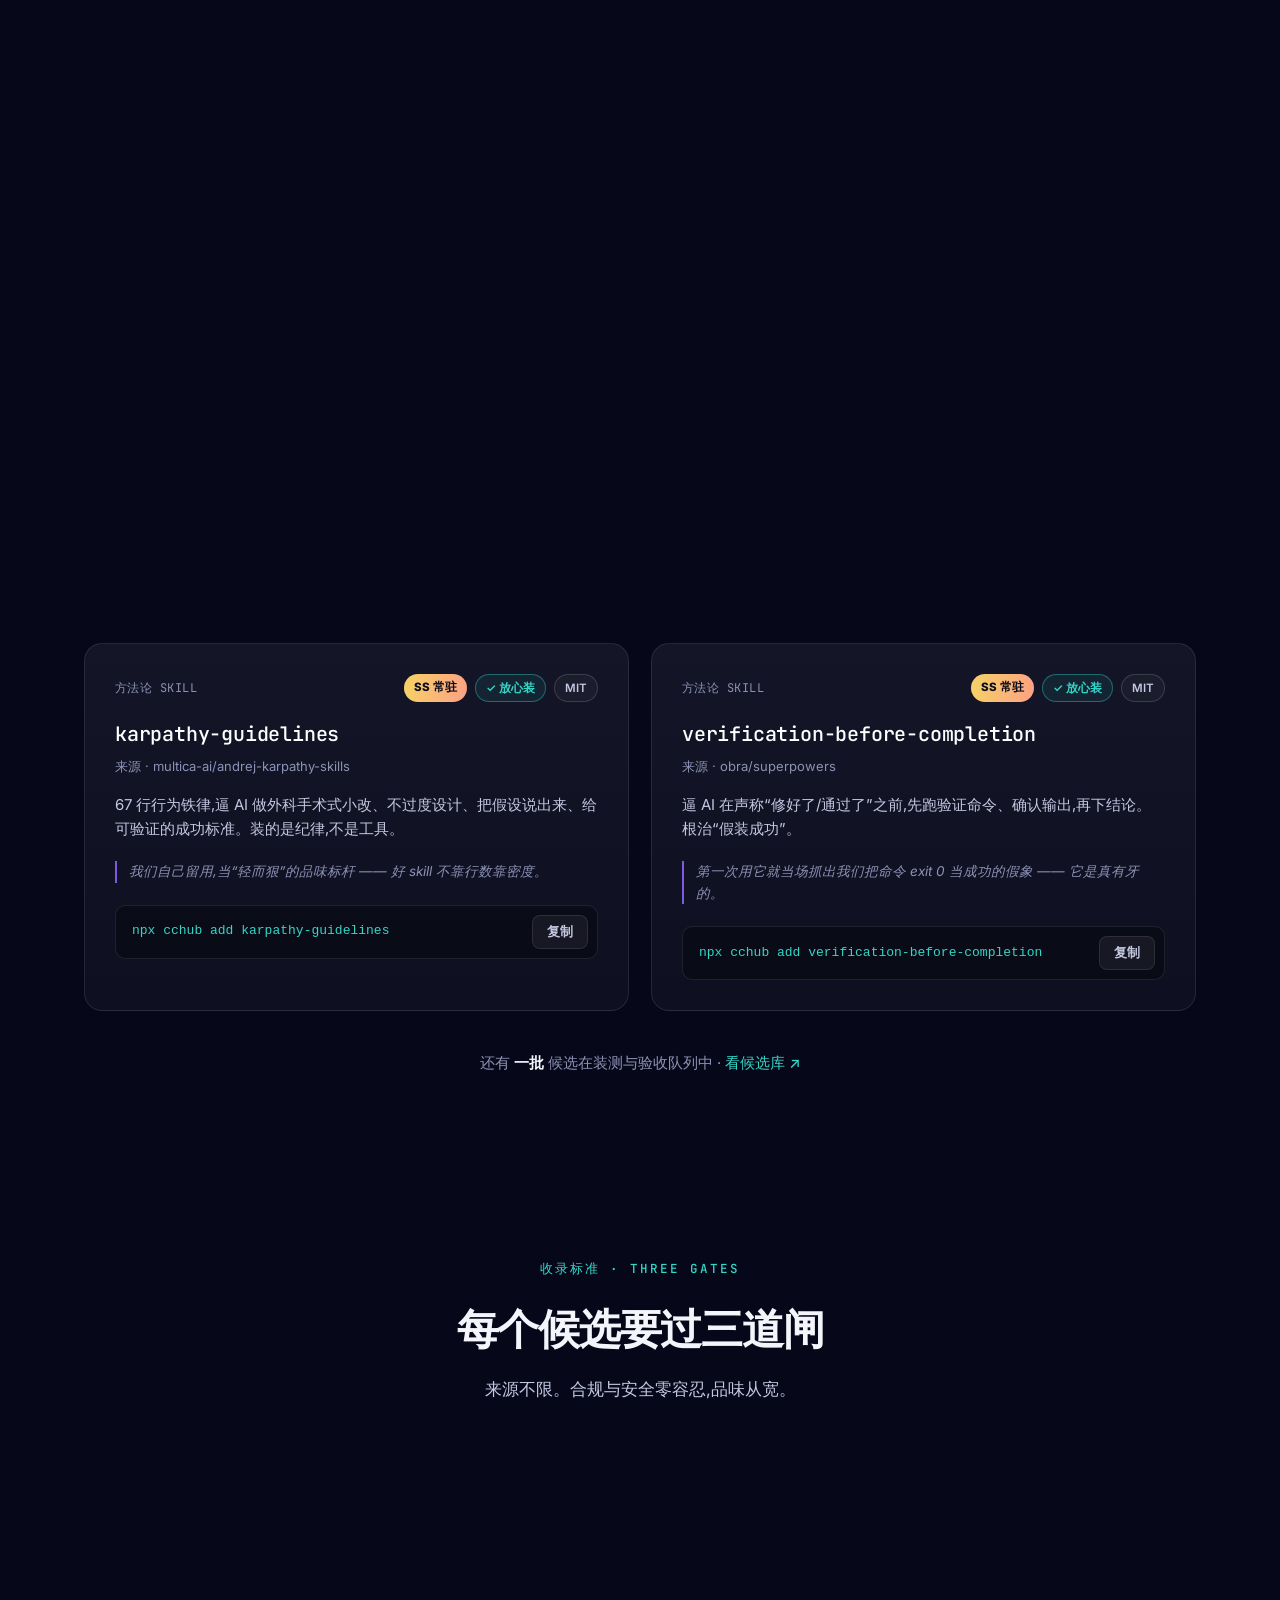
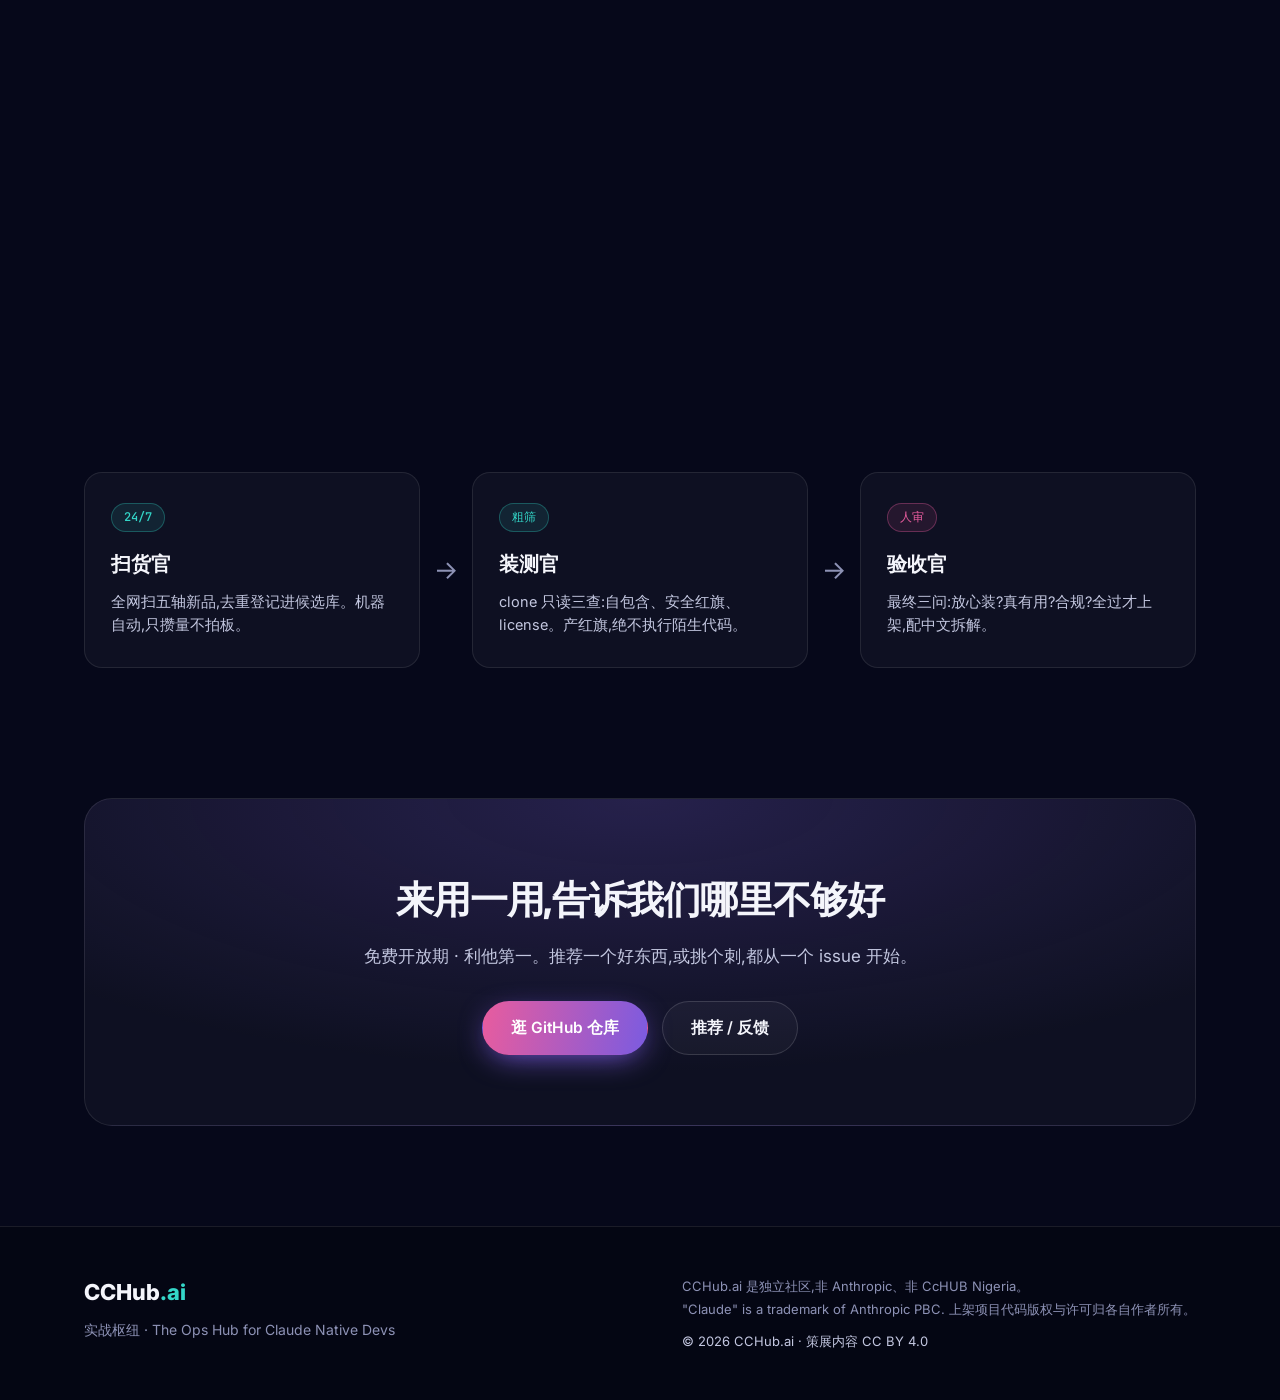
==== commit d46023e8: "feat(site): 蒸馏剧场——7条真实原料逐条走完全程,机器自解说(状态机+canvas FX+旁白+SKILL架+周刊抽屉)" ====
--- a/docs/index.html
+++ b/docs/index.html
@@ -9,7 +9,7 @@
 <link rel="preconnect" href="https://fonts.googleapis.com">
 <link rel="preconnect" href="https://fonts.gstatic.com" crossorigin>
 <link href="https://fonts.googleapis.com/css2?family=Inter:wght@400;500;600;700;800&family=JetBrains+Mono:wght@400;500&display=swap" rel="stylesheet">
-<link rel="stylesheet" href="styles.css?v=6">
+<link rel="stylesheet" href="styles.css?v=7">
 </head>
 <body>
 
@@ -62,12 +62,26 @@
       <p class="section__lead">每天从自媒体和 GitHub 收原料,过三道闸,把「内容指向的工具」蒸成能装的东西。链条全程可追溯 —— 连没收的、为什么没收,都亮给你看。</p>
     </div>
 
-    <div class="still-rig reveal">
-      <canvas id="still-canvas" aria-hidden="true"></canvas>
-      <span class="rig-tag rig-tag--in">📡 抖音 · 公众号 · GitHub</span>
-      <span class="rig-tag rig-tag--gate">三道闸<br><i>合规 · 安全 · 品味</i></span>
-      <span class="rig-tag rig-tag--gem">⚗️ SKILL</span>
-      <span class="rig-tag rig-tag--side">↳ 周刊 · 信源(没收≠丢弃)</span>
+    <div class="theater reveal" id="theater">
+      <canvas id="th-fx" aria-hidden="true"></canvas>
+      <div class="th-stage" id="th-stage">
+        <div class="th-station" id="st-signal"><i>📡</i><b>信号</b><s>自媒体 · GitHub 捕获</s></div>
+        <div class="th-station" id="st-trace"><i>🔬</i><b>溯源</b><s>顺藤摸到一手出处</s></div>
+        <div class="th-station th-station--gates" id="st-gates">
+          <b>三道闸</b>
+          <div class="th-gates">
+            <span class="th-gate" id="g0">合规</span>
+            <span class="th-gate" id="g1">安全</span>
+            <span class="th-gate" id="g2">品味</span>
+          </div>
+        </div>
+        <div class="th-station" id="st-gem"><i>⚗️</i><b>结晶</b><s>蒸成能装的东西</s></div>
+      </div>
+      <div class="th-card" id="th-card" aria-hidden="true"></div>
+      <div class="th-shelf" id="th-shelf"><b>SKILL 架</b><div class="th-shelf__row" id="th-shelf-row"></div></div>
+      <div class="th-drawer" id="th-drawer"><b>周刊 · 信源抽屉</b><s>没收 ≠ 丢弃 <em id="th-drawer-n">0</em></s></div>
+      <div class="th-narr" id="th-narr">蒸馏台预热中…</div>
+      <div class="th-progress" id="th-progress"></div>
     </div>
     <p class="still-tally reveal" id="still-tally"></p>
 
@@ -279,6 +293,6 @@
   </div>
 </footer>
 
-<script src="app.js?v=6"></script>
+<script src="app.js?v=7"></script>
 </body>
 </html>
--- a/docs/styles.css
+++ b/docs/styles.css
@@ -236,16 +236,62 @@
 .ba__effect{display:inline-block;font-weight:700;color:var(--bg-0);background:linear-gradient(100deg,var(--au-teal),var(--au-violet));padding:3px 12px;border-radius:999px;margin-right:8px;font-size:14px}
 .ba__real{display:block;margin-top:10px;font-size:13.5px;color:var(--ink-mute);font-style:italic}
 
-/* ---------- the still: distillation deck ---------- */
-.still-rig{position:relative;max-width:1000px;margin:0 auto 14px;height:230px;border:1px solid var(--line);
-  border-radius:var(--r);background:rgba(0,0,0,.28);overflow:hidden}
-.still-rig canvas{width:100%;height:100%;display:block}
-.rig-tag{position:absolute;font-family:var(--mono);font-size:11.5px;color:var(--ink-mute);letter-spacing:.04em;pointer-events:none}
-.rig-tag--in{left:16px;top:12px}
-.rig-tag--gate{left:52%;top:8px;transform:translateX(-50%);text-align:center;color:var(--au-teal)}
-.rig-tag--gate i{font-style:normal;font-size:10.5px;color:var(--ink-mute)}
-.rig-tag--gem{right:16px;top:12px;color:#f6d365}
-.rig-tag--side{right:16px;bottom:10px}
+/* ---------- the still: distillation theater ---------- */
+.theater{position:relative;max-width:1060px;margin:0 auto 14px;height:430px;border:1px solid var(--line-2);
+  border-radius:22px;background:
+    radial-gradient(90% 120% at 50% -20%,rgba(123,91,224,.12),transparent 55%),
+    rgba(0,0,0,.34);overflow:hidden}
+#th-fx{position:absolute;inset:0;width:100%;height:100%;pointer-events:none;z-index:3}
+
+.th-stage{position:absolute;top:26px;left:0;right:0;display:grid;grid-template-columns:1fr 1fr 1.2fr 1fr;padding:0 30px;z-index:1}
+.th-station{text-align:center;position:relative}
+.th-station i{font-style:normal;font-size:20px;display:block;margin-bottom:4px;filter:drop-shadow(0 0 12px rgba(52,214,200,.35))}
+.th-station b{display:block;font-size:14.5px;font-weight:700;letter-spacing:.02em}
+.th-station s{display:block;text-decoration:none;font-size:11.5px;color:var(--ink-mute);margin-top:2px}
+.th-station::after{content:"";position:absolute;left:50%;top:100%;transform:translateX(-50%);margin-top:8px;
+  width:1px;height:16px;background:linear-gradient(180deg,var(--line-2),transparent)}
+.th-station--gates b{margin-bottom:6px}
+.th-gates{display:flex;gap:8px;justify-content:center}
+.th-gate{font-size:11.5px;font-family:var(--mono);padding:4px 10px;border-radius:8px;border:1px solid var(--line-2);
+  color:var(--ink-mute);background:rgba(0,0,0,.3);transition:all .3s}
+.th-gate.ok{color:#0b0c1a;background:var(--au-teal);border-color:var(--au-teal);box-shadow:0 0 18px rgba(52,214,200,.5)}
+.th-gate.no{color:#fff;background:var(--au-pink);border-color:var(--au-pink);box-shadow:0 0 18px rgba(232,92,158,.55)}
+
+.th-card{position:absolute;top:0;left:0;z-index:4;width:200px;padding:12px 15px;border-radius:14px;
+  border:1px solid var(--line-2);background:rgba(14,18,51,.92);backdrop-filter:blur(8px);
+  box-shadow:0 18px 44px -14px rgba(0,0,0,.8);opacity:0;will-change:transform}
+.th-card em{font-style:normal;display:block;font-size:11px;color:var(--au-teal);font-family:var(--mono);letter-spacing:.05em}
+.th-card b{display:block;font-size:15px;margin:3px 0 2px}
+.th-card s{display:block;text-decoration:none;font-size:12px;color:var(--ink-mute)}
+.th-card .th-tag{position:absolute;top:-9px;right:-8px;font-style:normal;font-size:10.5px;font-weight:700;
+  background:var(--au-teal);color:#0b0c1a;border-radius:999px;padding:2px 9px;box-shadow:0 4px 14px rgba(52,214,200,.4)}
+.th-card--gold{border-color:rgba(246,211,101,.55);background:rgba(40,32,12,.94);
+  box-shadow:0 18px 50px -12px rgba(246,211,101,.35)}
+.th-card--gold em{color:#f6d365}
+.th-card--fall{filter:saturate(.8)}
+
+.th-shelf{position:absolute;right:18px;bottom:14px;z-index:2;text-align:right;max-width:46%}
+.th-shelf>b{font-size:11.5px;font-family:var(--mono);color:#f6d365;letter-spacing:.08em}
+.th-shelf__row{display:flex;gap:8px;justify-content:flex-end;flex-wrap:wrap;margin-top:7px}
+.th-chip{font-family:var(--mono);font-size:11.5px;font-weight:600;color:#0b0c1a;padding:5px 12px;border-radius:999px;
+  background:linear-gradient(100deg,#f6d365,#fda085);box-shadow:0 6px 18px -4px rgba(246,211,101,.45);
+  animation:chipin .5s var(--ease)}
+.th-chip--intel{background:linear-gradient(100deg,var(--au-teal),#5ee8db);box-shadow:0 6px 18px -4px rgba(52,214,200,.45)}
+@keyframes chipin{from{transform:scale(.4);opacity:0}}
+
+.th-drawer{position:absolute;left:18px;bottom:14px;z-index:2}
+.th-drawer>b{font-size:11.5px;font-family:var(--mono);color:#b9a7f5;letter-spacing:.08em}
+.th-drawer>s{display:block;text-decoration:none;font-size:11px;color:var(--ink-mute);margin-top:4px}
+.th-drawer em{font-style:normal;display:inline-grid;place-items:center;min-width:22px;height:22px;border-radius:7px;
+  background:rgba(123,91,224,.2);border:1px solid rgba(123,91,224,.45);color:#cbbcff;font-weight:700;margin-left:6px}
+
+.th-narr{position:absolute;left:50%;bottom:52px;transform:translateX(-50%);z-index:5;max-width:78%;
+  font-size:14.5px;color:var(--ink);text-align:center;padding:10px 22px;border-radius:999px;
+  border:1px solid var(--line-2);background:rgba(8,10,28,.78);backdrop-filter:blur(10px)}
+.th-narr b{color:var(--au-teal)}
+.th-narr.tick{animation:narrin .35s var(--ease)}
+@keyframes narrin{from{opacity:0;transform:translateX(-50%) translateY(8px)}}
+.th-progress{position:absolute;top:12px;right:18px;z-index:2;font-family:var(--mono);font-size:11.5px;color:var(--ink-mute)}
 .still-tally{max-width:1000px;margin:0 auto 46px;text-align:center;font-size:14.5px;color:var(--ink-mute)}
 .still-tally b{color:var(--ink);font-weight:700}
 .still-tally .c-skill{color:#f6d365}.still-tally .c-intel{color:var(--au-teal)}
@@ -294,8 +340,12 @@
   .still-link{height:22px}
   .still-link::after{left:50%;right:auto;top:4px;bottom:4px;width:2px;height:auto;
     background:repeating-linear-gradient(180deg,var(--au-teal) 0 6px,transparent 6px 12px);background-size:2px 24px}
-  .still-rig{height:190px}
-  .rig-tag--gate{display:none}
+  .theater{height:470px}
+  .th-station s{display:none}
+  .th-stage{grid-template-columns:1fr 1fr 1.4fr 1fr;padding:0 10px}
+  .th-card{width:164px;padding:10px 12px}
+  .th-narr{max-width:92%;font-size:13px;bottom:58px}
+  .th-shelf{max-width:52%}
 }
 
 /* ---------- reveal ---------- */
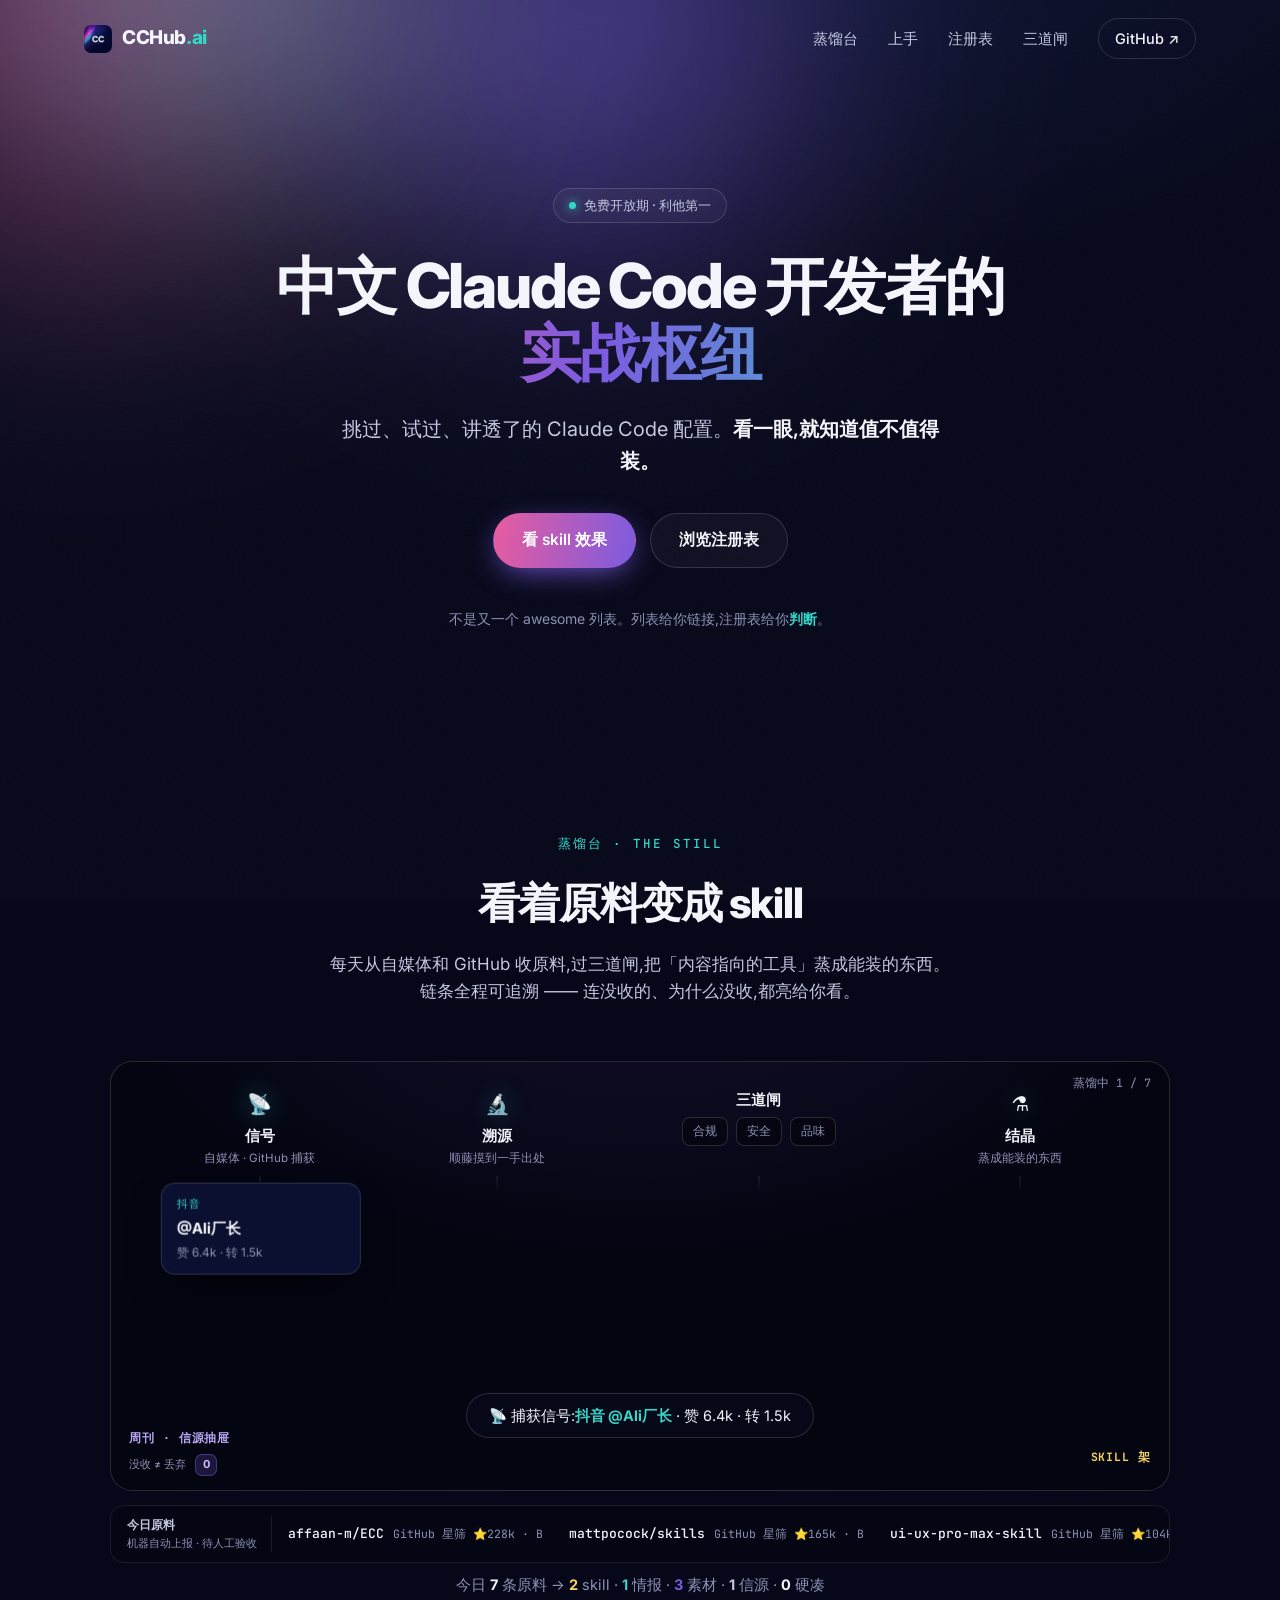
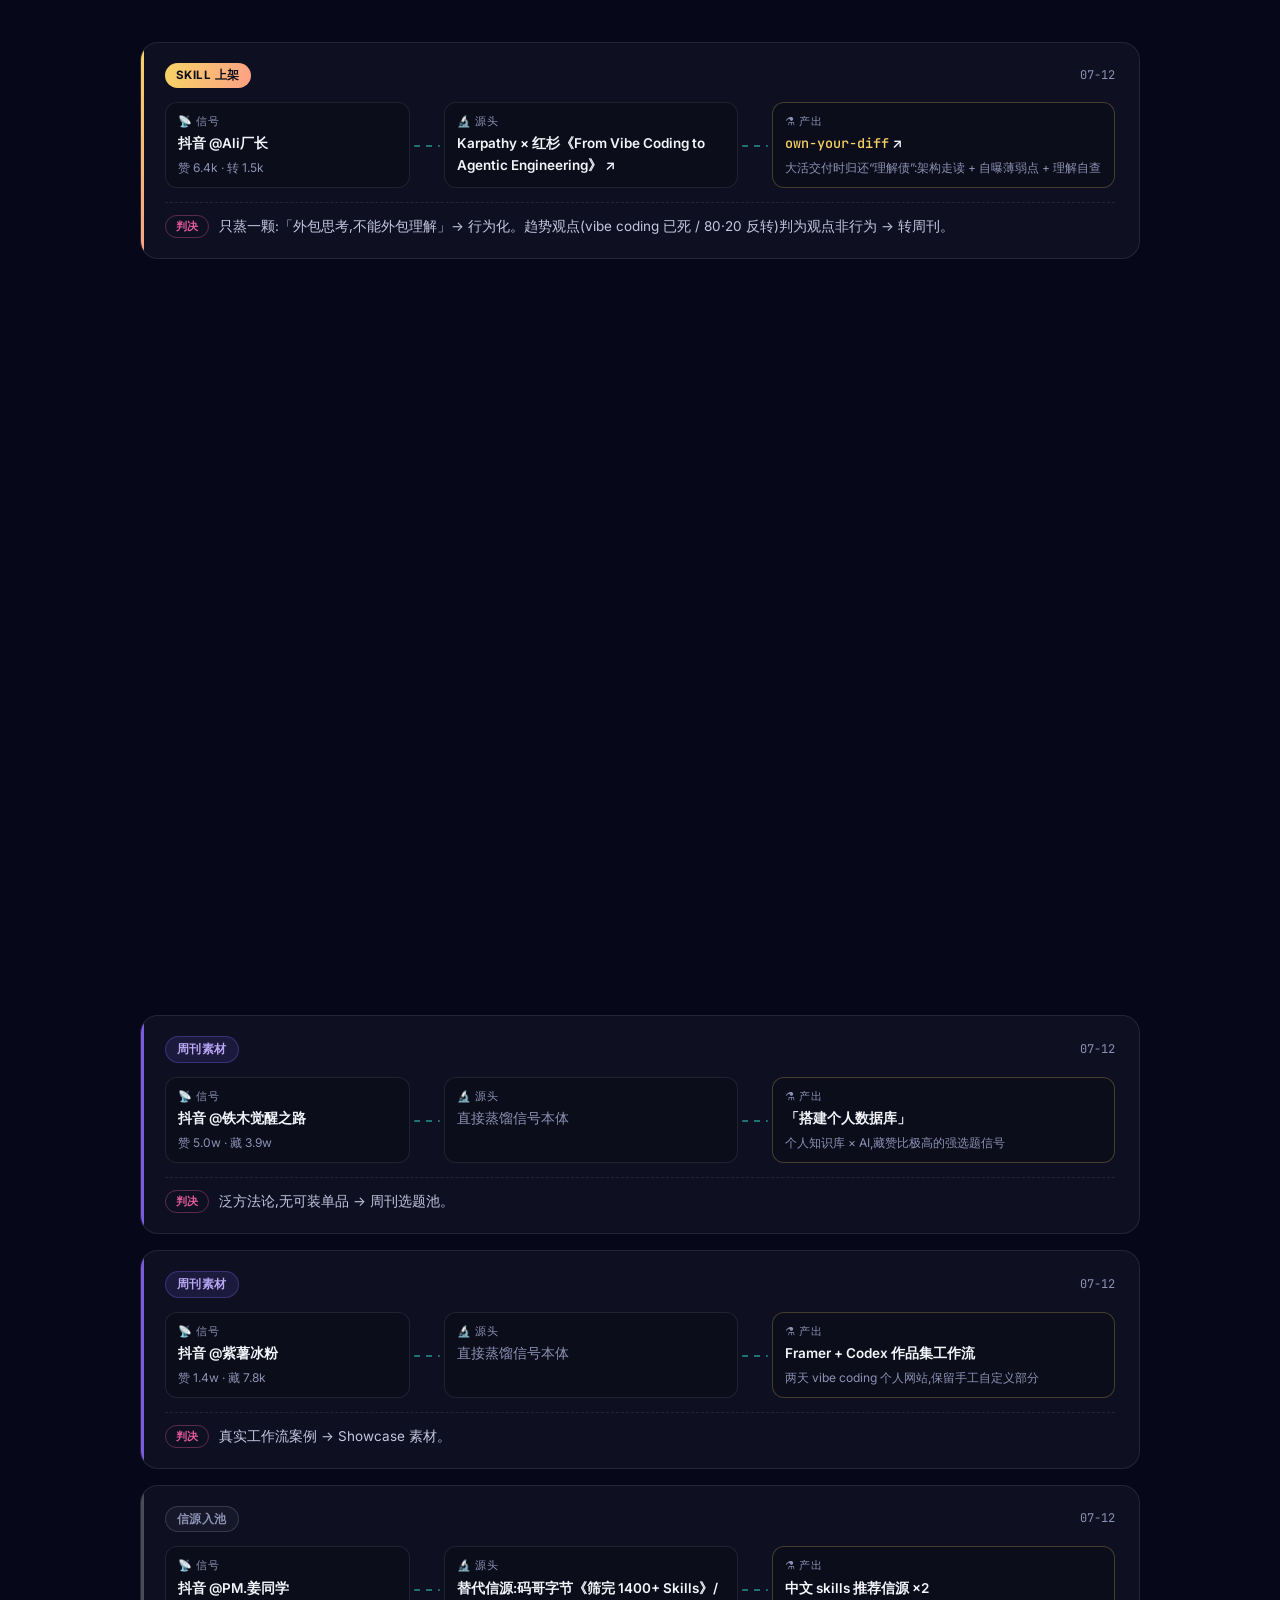
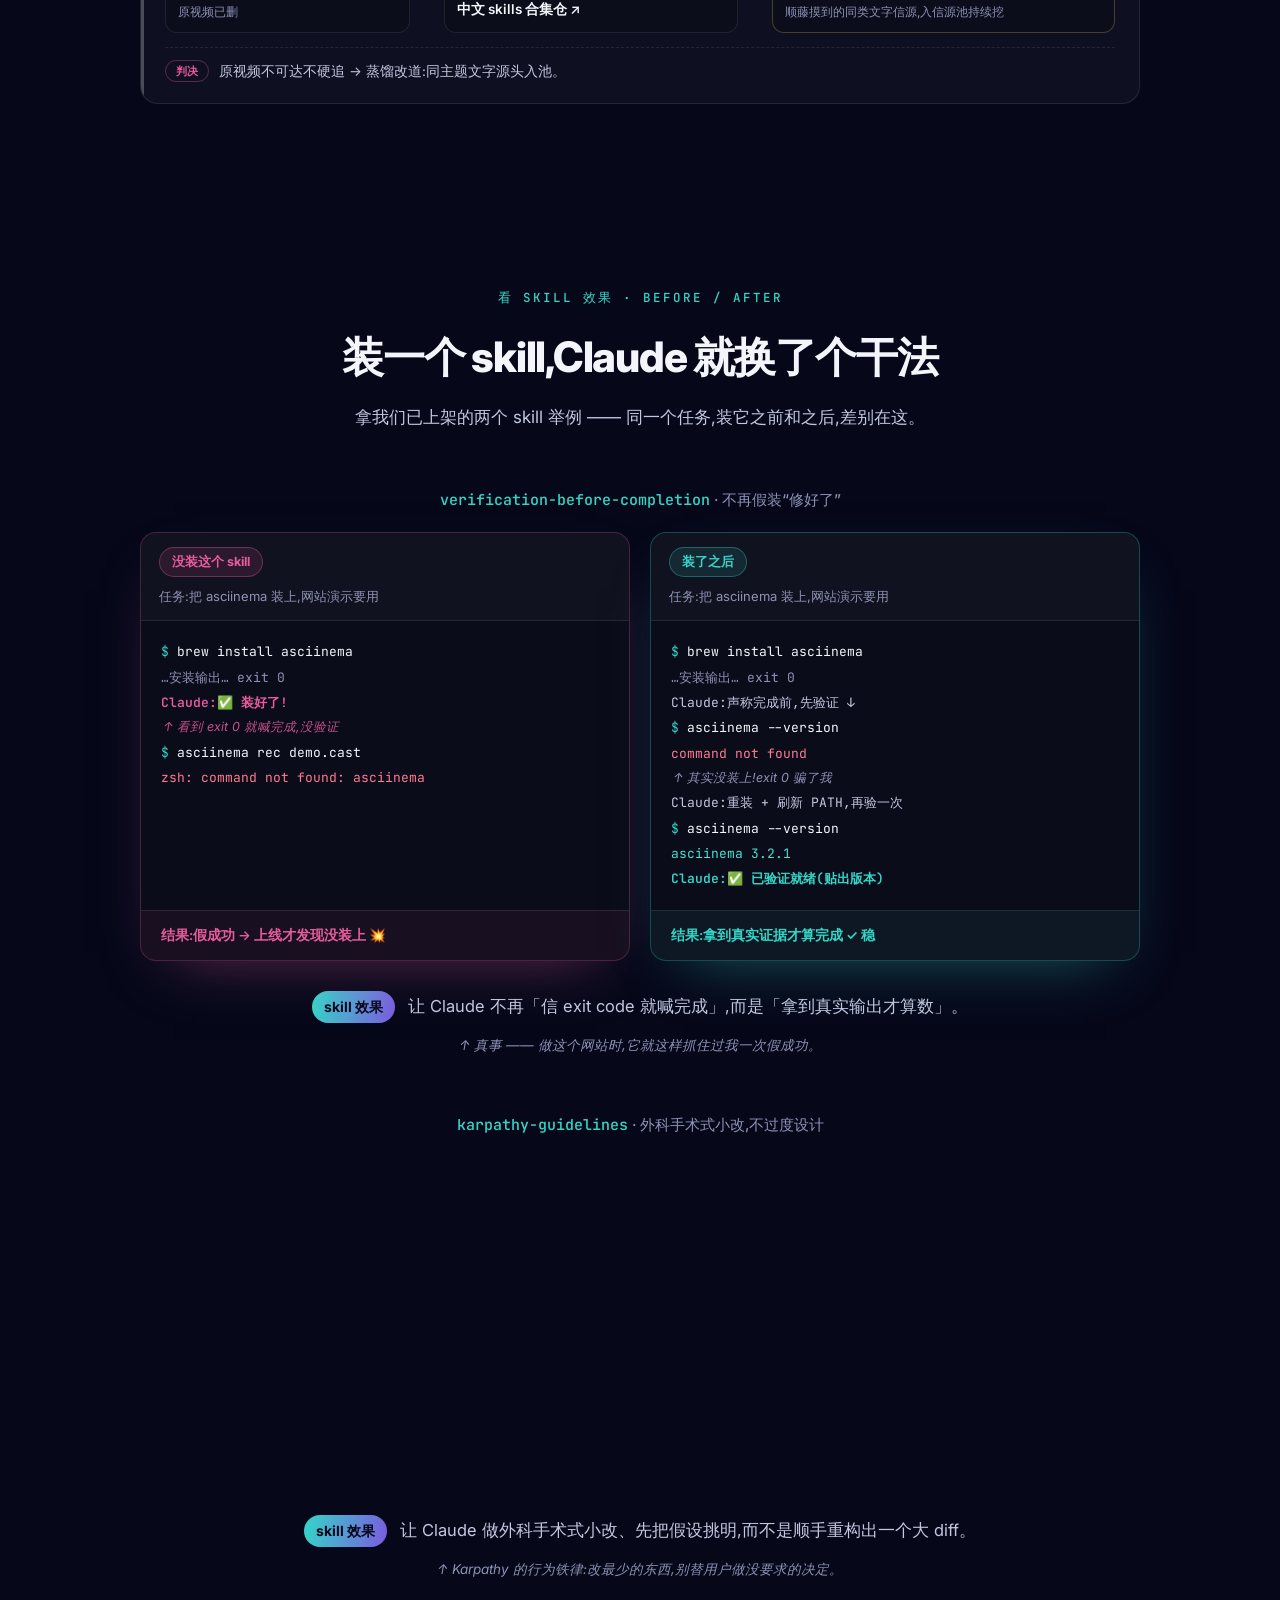
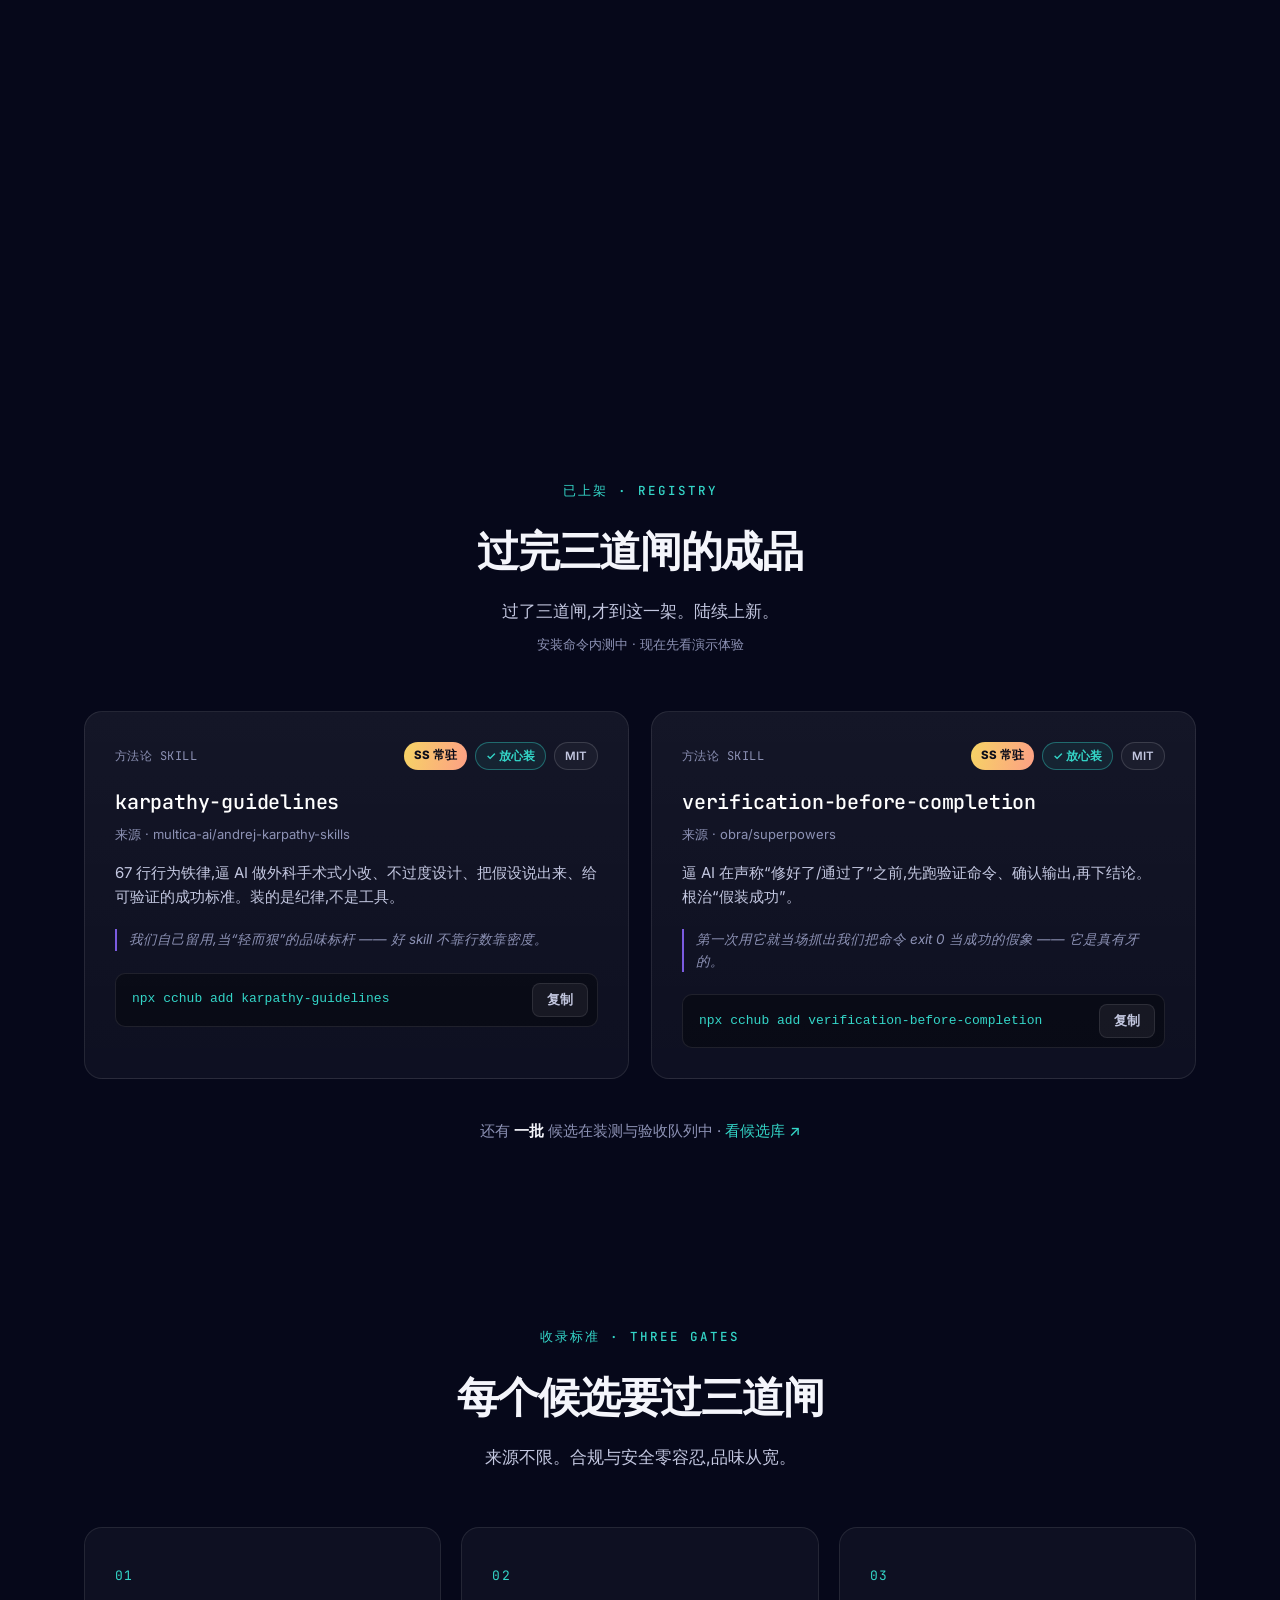
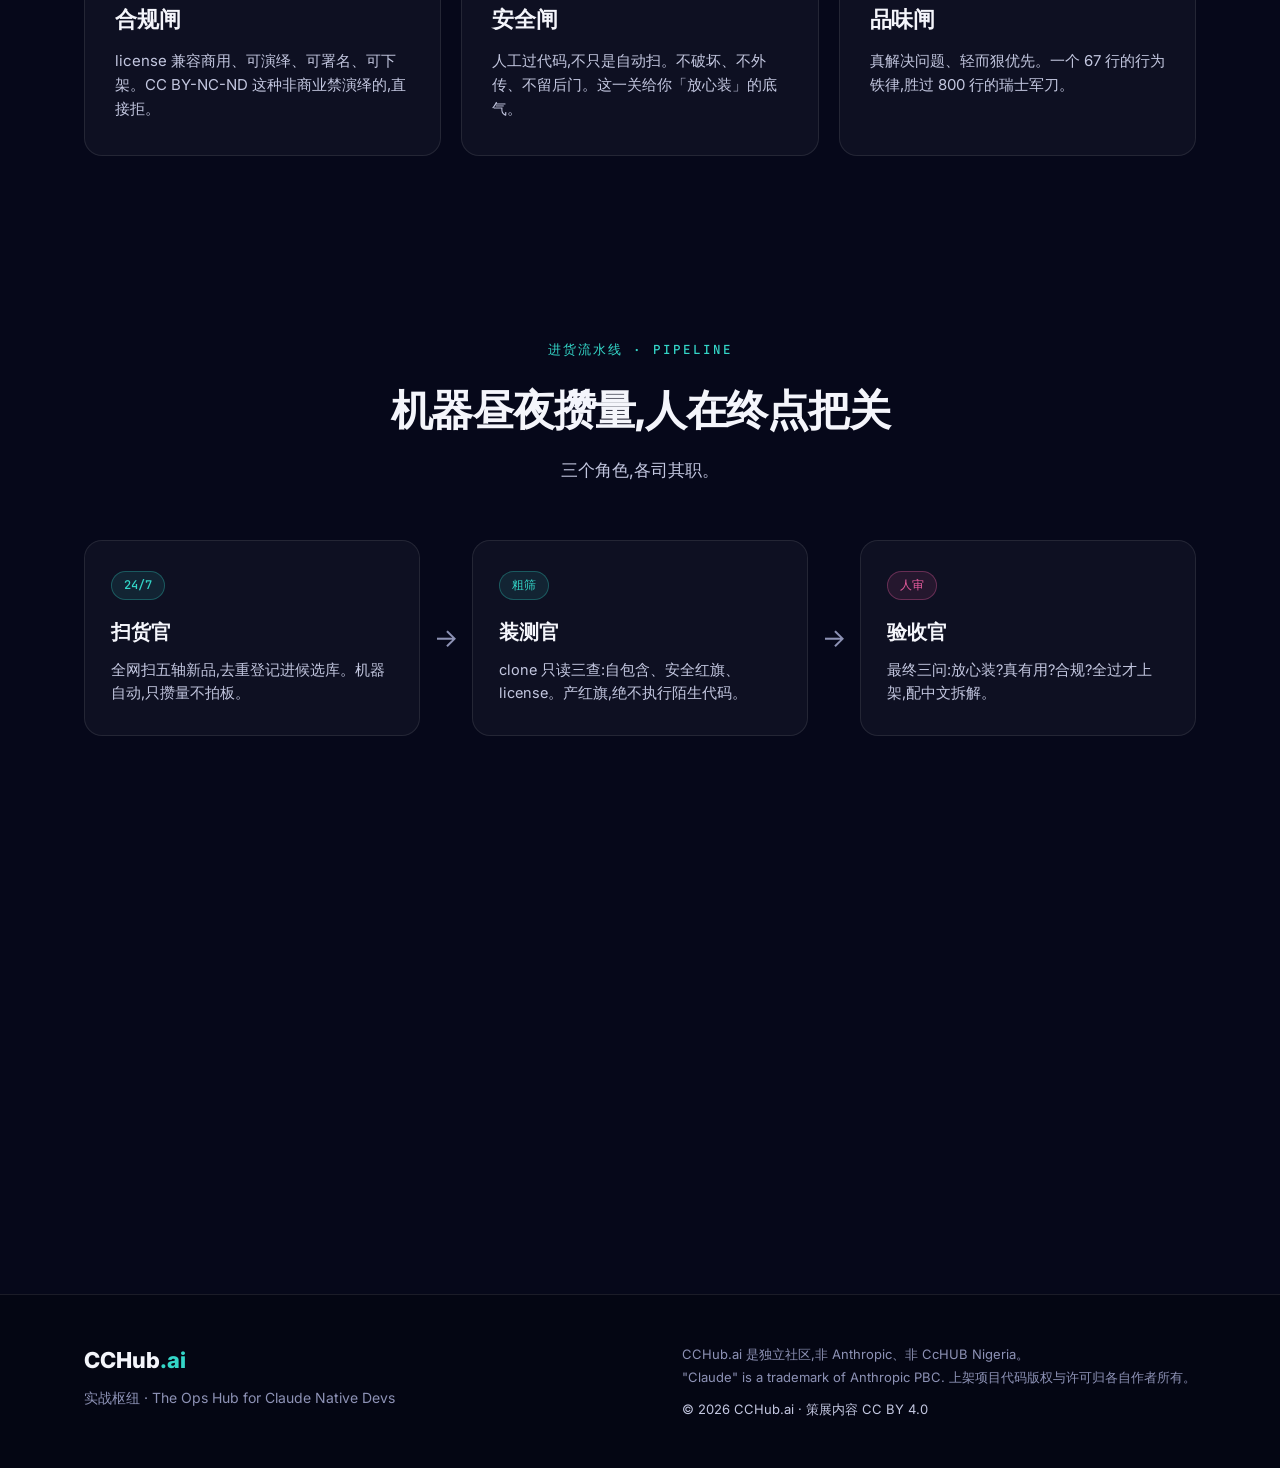
==== commit c98a4912: "feat(site): 今日原料带(分区制:机器条目轻量分区,textContent 防注入)+ feed json" ====
--- a/docs/index.html
+++ b/docs/index.html
@@ -9,7 +9,7 @@
 <link rel="preconnect" href="https://fonts.googleapis.com">
 <link rel="preconnect" href="https://fonts.gstatic.com" crossorigin>
 <link href="https://fonts.googleapis.com/css2?family=Inter:wght@400;500;600;700;800&family=JetBrains+Mono:wght@400;500&display=swap" rel="stylesheet">
-<link rel="stylesheet" href="styles.css?v=7">
+<link rel="stylesheet" href="styles.css?v=8">
 </head>
 <body>
 
@@ -83,6 +83,9 @@
       <div class="th-narr" id="th-narr">蒸馏台预热中…</div>
       <div class="th-progress" id="th-progress"></div>
     </div>
+    <div class="ticker reveal" id="ticker">
+      <span class="ticker__label">今日原料<br><i>机器自动上报 · 待人工验收</i></span>
+    </div>
     <p class="still-tally reveal" id="still-tally"></p>
 
     <div class="still-feed" id="still-feed"><!-- cards injected --></div>
@@ -293,6 +296,6 @@
   </div>
 </footer>
 
-<script src="app.js?v=7"></script>
+<script src="app.js?v=8"></script>
 </body>
 </html>
--- a/docs/styles.css
+++ b/docs/styles.css
@@ -292,6 +292,19 @@
 .th-narr.tick{animation:narrin .35s var(--ease)}
 @keyframes narrin{from{opacity:0;transform:translateX(-50%) translateY(8px)}}
 .th-progress{position:absolute;top:12px;right:18px;z-index:2;font-family:var(--mono);font-size:11.5px;color:var(--ink-mute)}
+/* 今日原料带(机器分区) */
+.ticker{max-width:1060px;margin:14px auto 10px;display:flex;align-items:center;gap:16px;
+  border:1px solid var(--line);border-radius:14px;background:rgba(0,0,0,.24);padding:10px 0 10px 16px;overflow:hidden}
+.ticker__label{flex:none;font-size:12px;font-weight:700;color:var(--ink-soft);line-height:1.5;padding-right:14px;border-right:1px solid var(--line)}
+.ticker__label i{font-style:normal;font-weight:500;font-size:10.5px;color:var(--ink-mute)}
+.ticker__row{display:flex;gap:26px;white-space:nowrap;animation:tick 40s linear infinite;will-change:transform}
+.ticker:hover .ticker__row{animation-play-state:paused}
+@keyframes tick{to{transform:translateX(-50%)}}
+@media (prefers-reduced-motion:reduce){.ticker__row{animation:none}}
+.ticker__item{display:inline-flex;align-items:center;gap:9px;font-size:13px}
+.ticker__item b{font-family:var(--mono);font-weight:500;color:var(--ink)}
+.ticker__item i{font-style:normal;font-size:11.5px;color:var(--ink-mute);font-family:var(--mono)}
+
 .still-tally{max-width:1000px;margin:0 auto 46px;text-align:center;font-size:14.5px;color:var(--ink-mute)}
 .still-tally b{color:var(--ink);font-weight:700}
 .still-tally .c-skill{color:#f6d365}.still-tally .c-intel{color:var(--au-teal)}
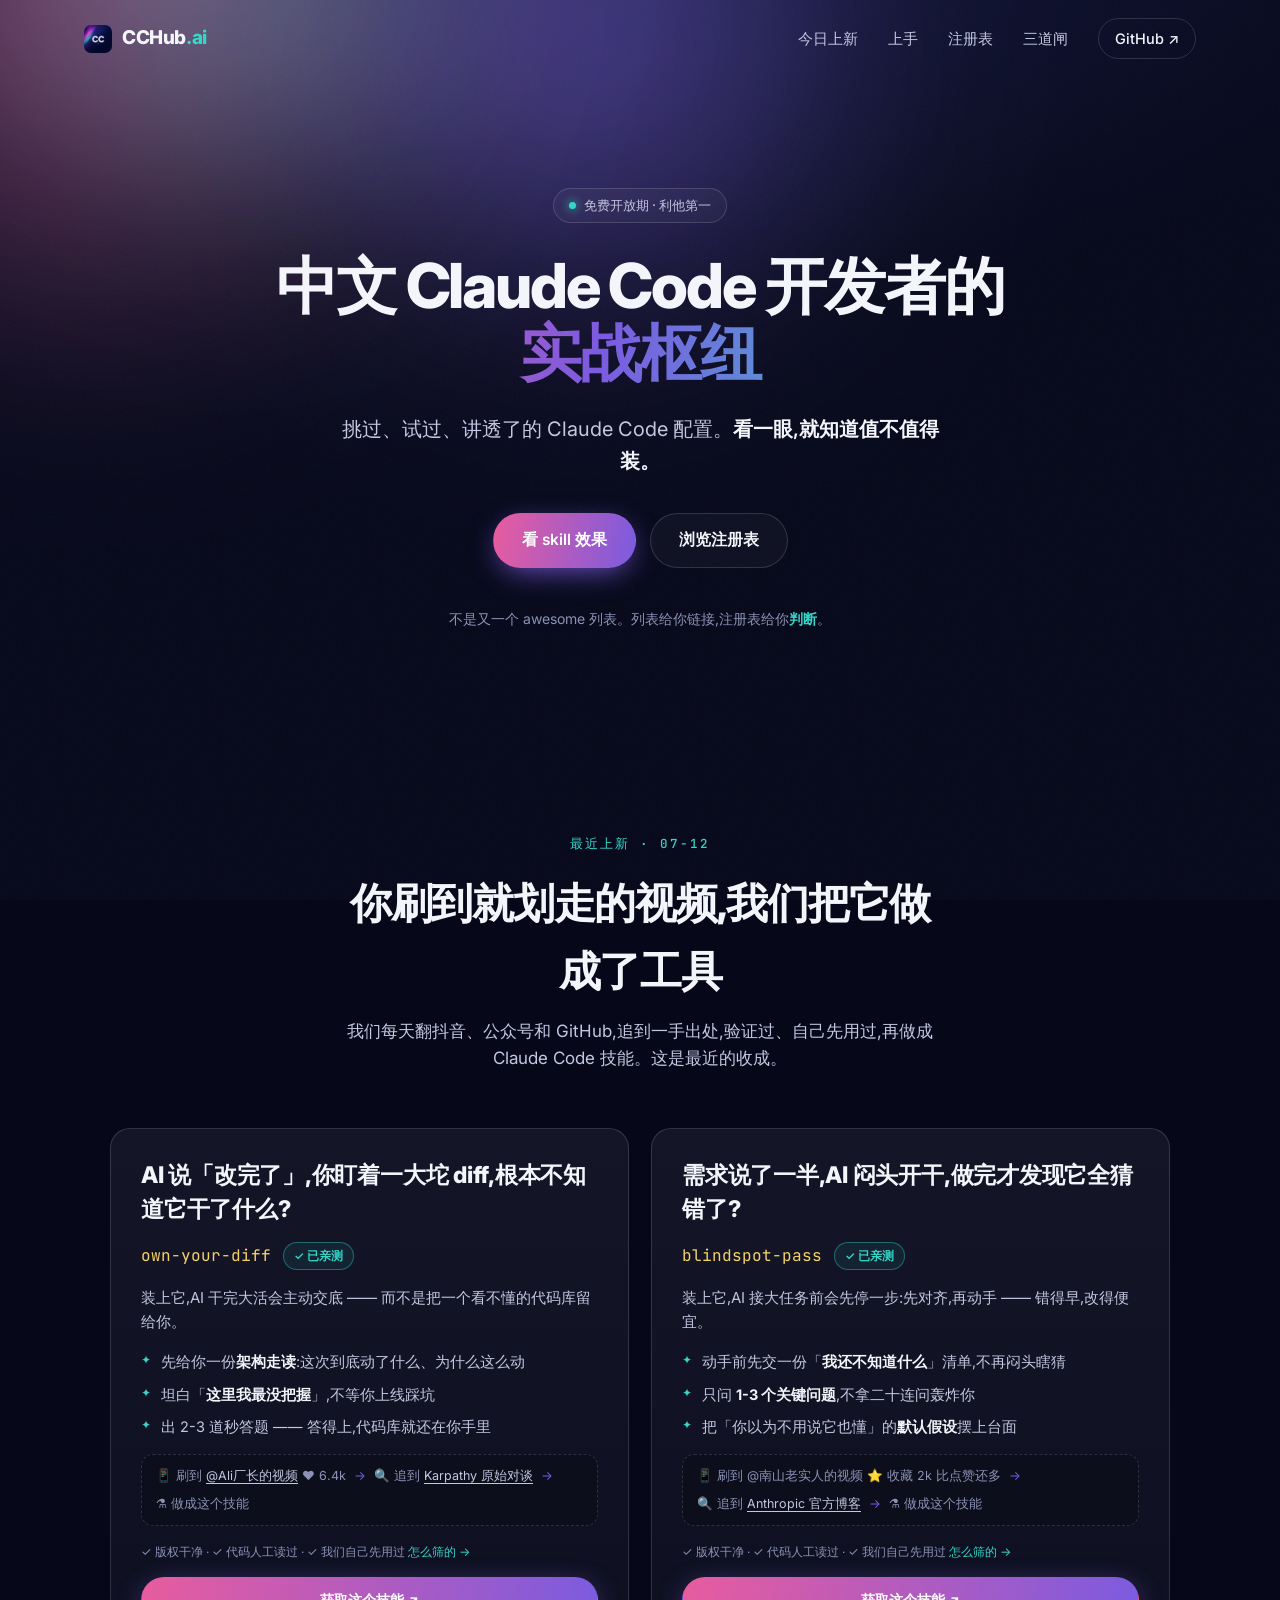
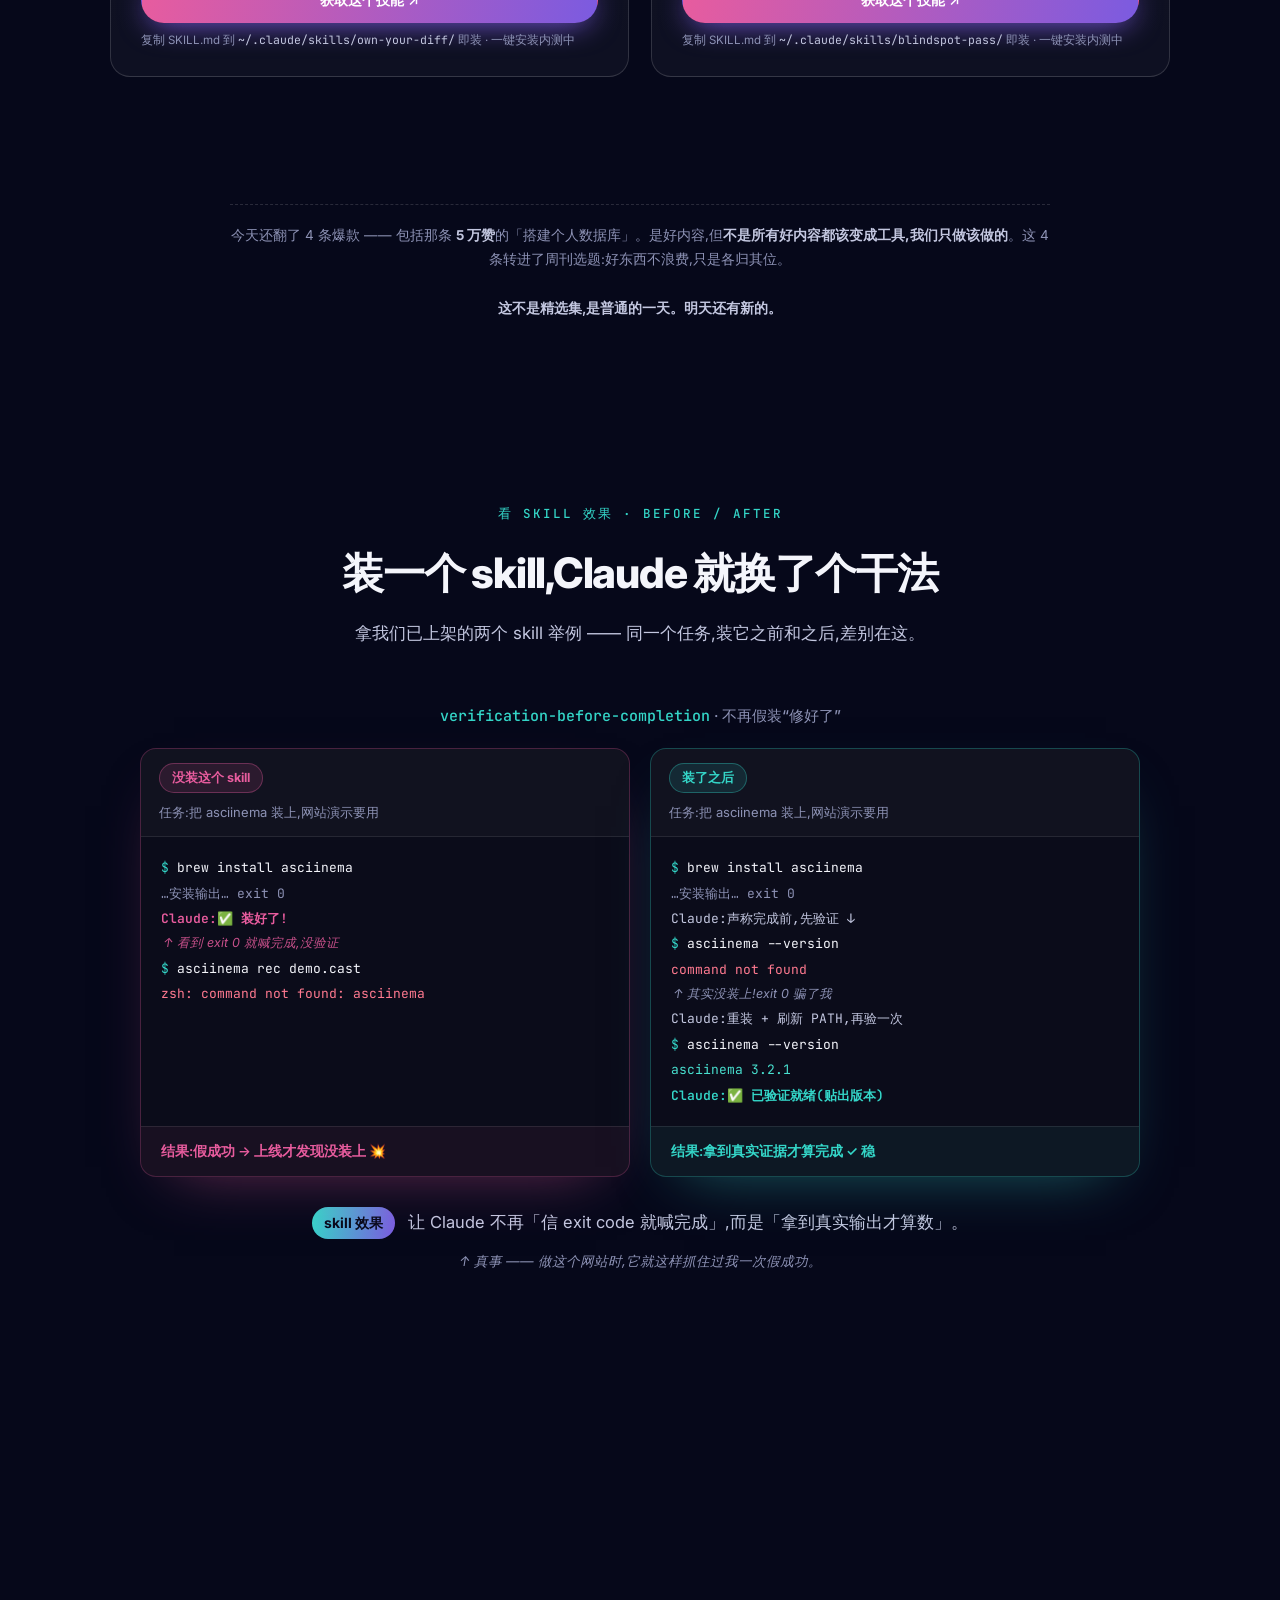
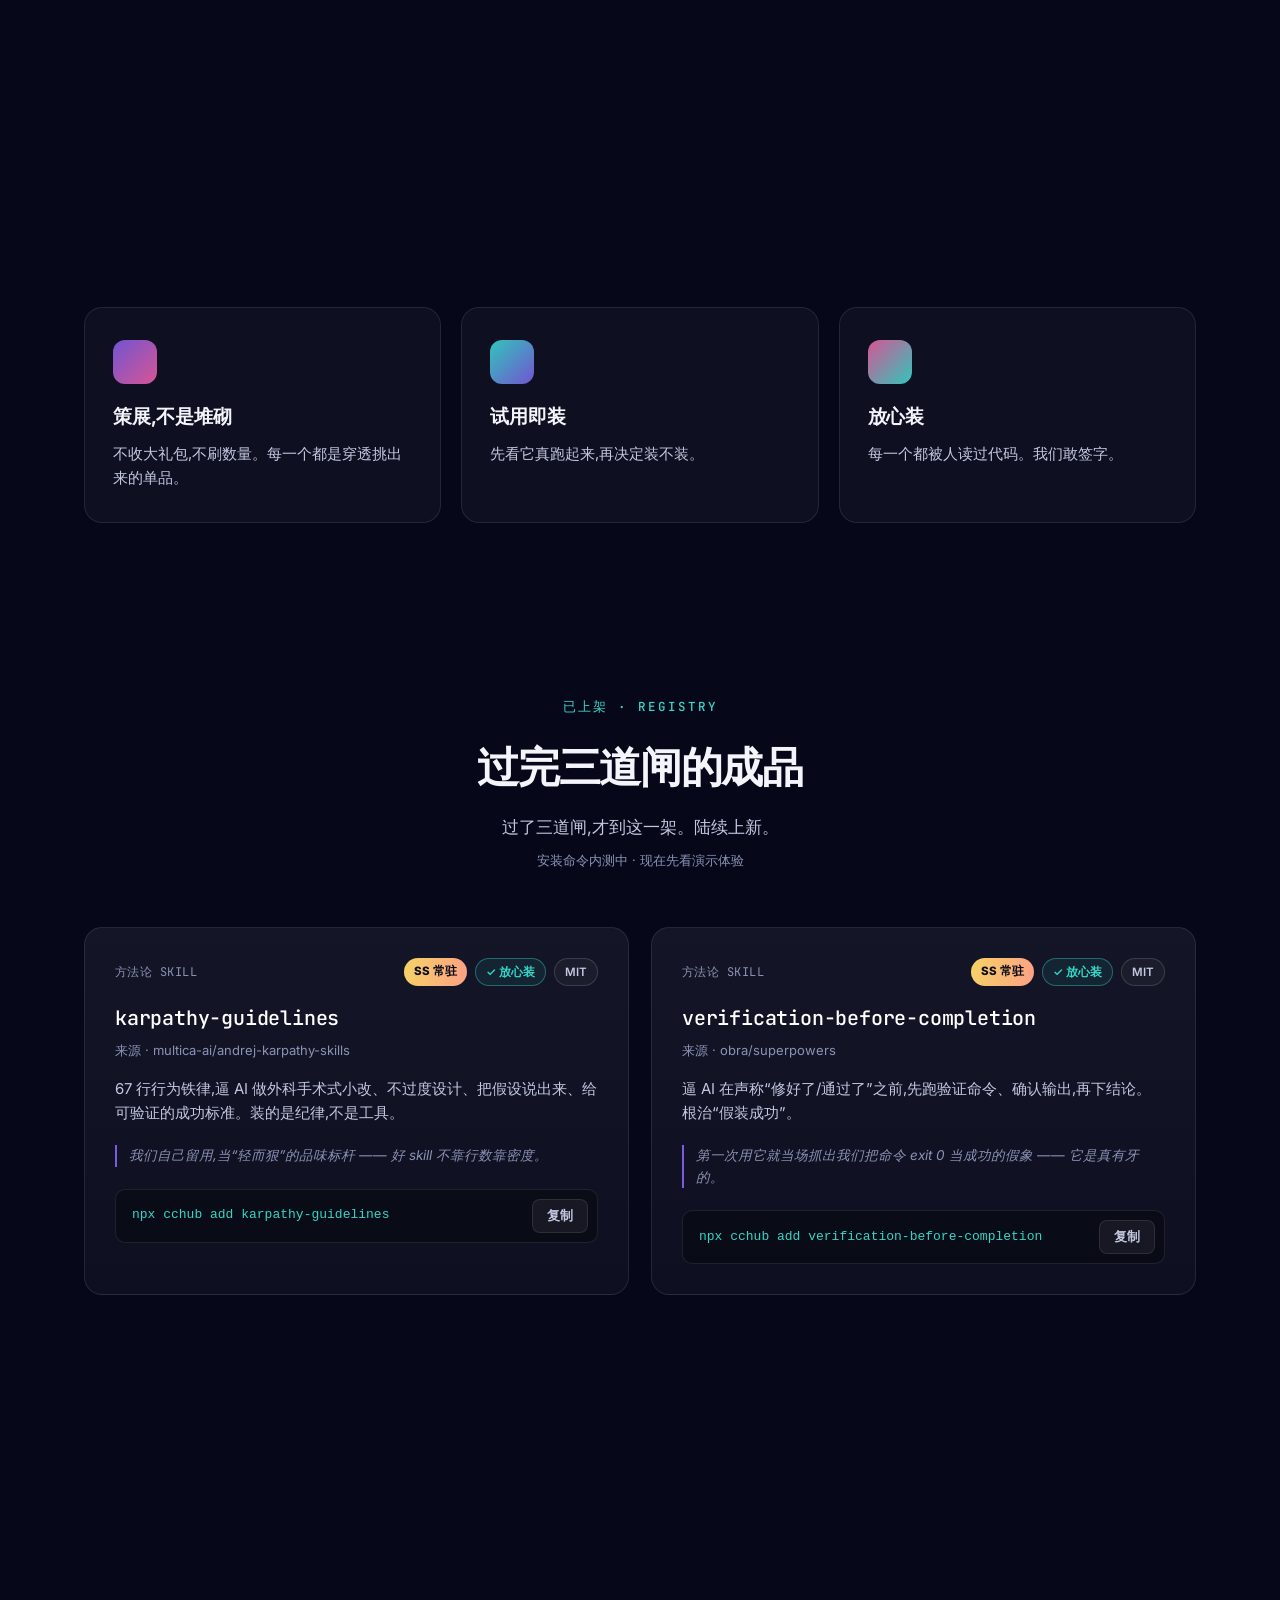
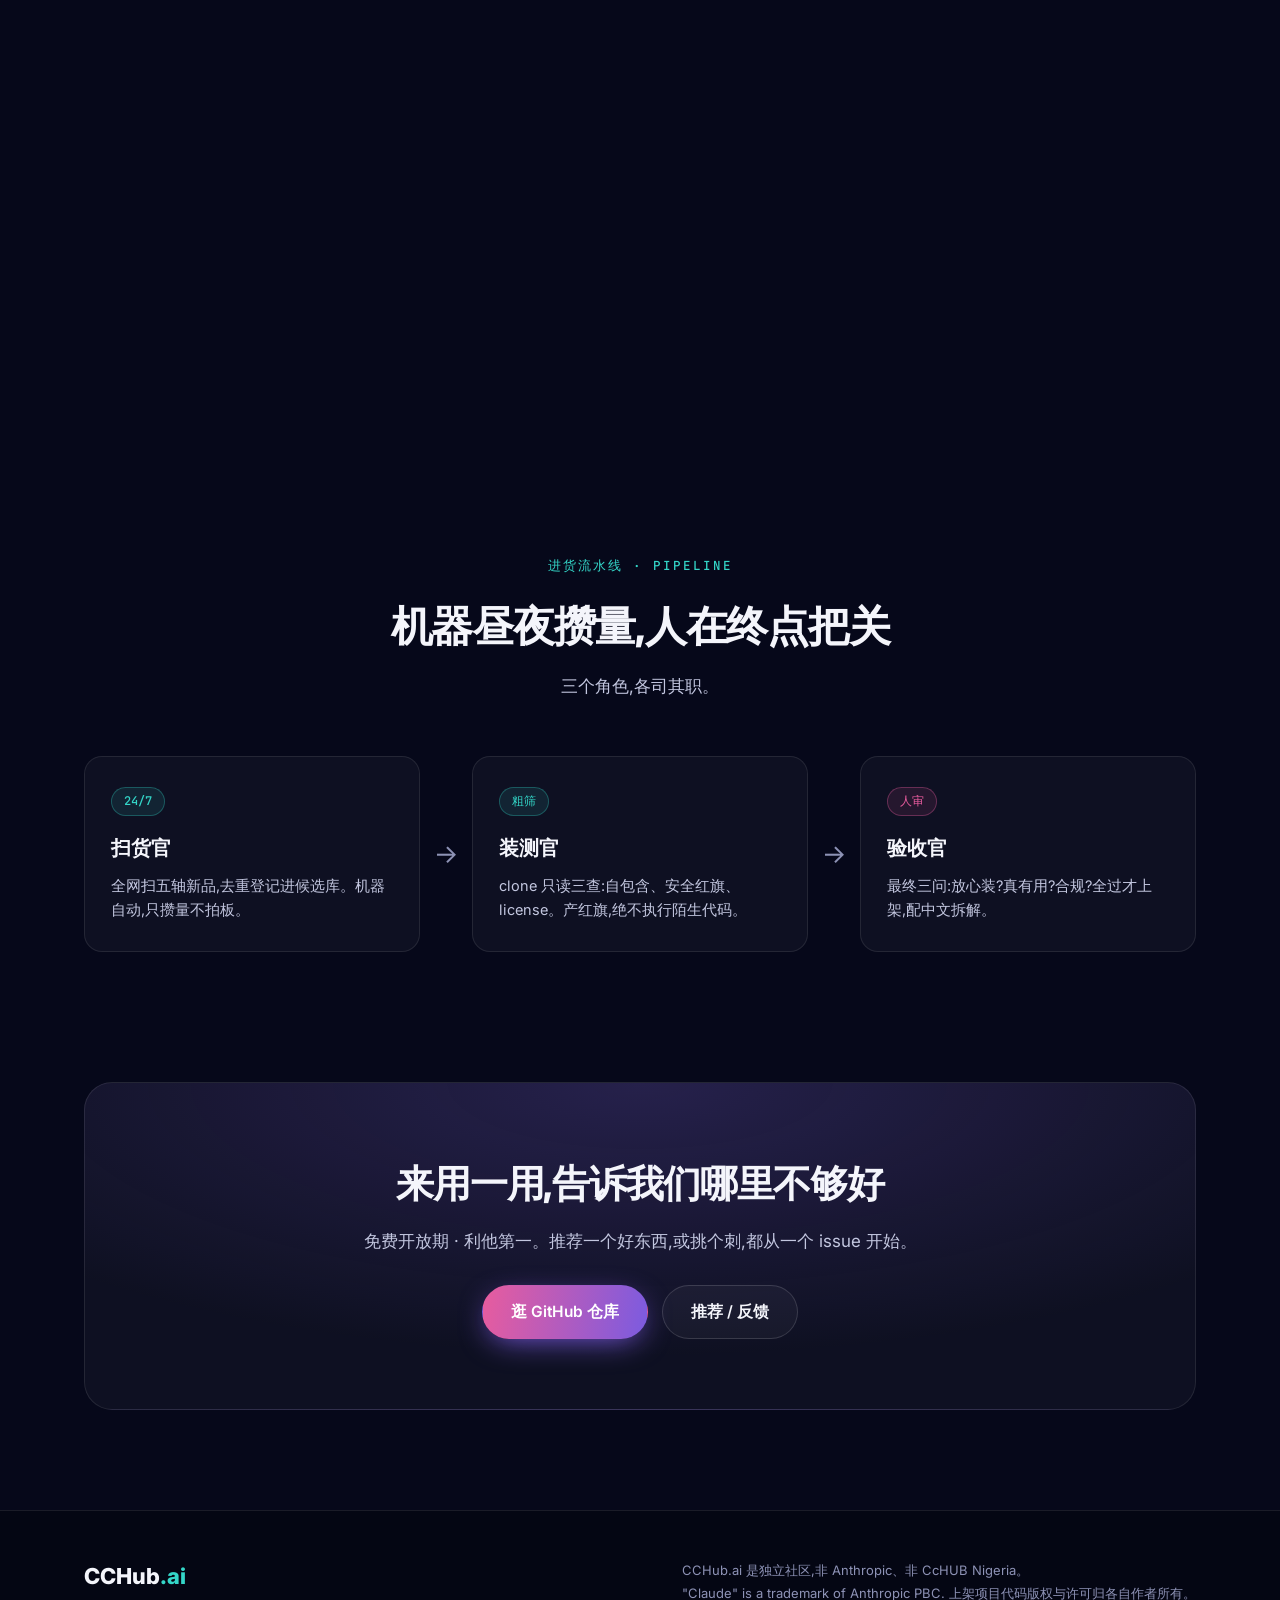
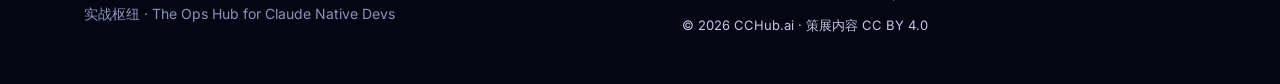
==== commit 1282cb81: "feat(site): 蒸馏台重生为「今日上新」货架(设计委员会3案评审胜者:痛点问句+利益清单+一行溯源+诚实获取;删剧场/原料带/链条卡)" ====
--- a/docs/index.html
+++ b/docs/index.html
@@ -9,7 +9,7 @@
 <link rel="preconnect" href="https://fonts.googleapis.com">
 <link rel="preconnect" href="https://fonts.gstatic.com" crossorigin>
 <link href="https://fonts.googleapis.com/css2?family=Inter:wght@400;500;600;700;800&family=JetBrains+Mono:wght@400;500&display=swap" rel="stylesheet">
-<link rel="stylesheet" href="styles.css?v=8">
+<link rel="stylesheet" href="styles.css?v=9">
 </head>
 <body>
 
@@ -29,7 +29,7 @@
       <span class="brand__word">CCHub<span class="brand__tld">.ai</span></span>
     </a>
     <nav class="nav__links">
-      <a href="#still">蒸馏台</a>
+      <a href="#still">今日上新</a>
       <a href="#experience">上手</a>
       <a href="#registry">注册表</a>
       <a href="#gates">三道闸</a>
@@ -54,41 +54,71 @@
     </div>
   </section>
 
-  <!-- the still: distillation deck -->
+  <!-- fresh finds: 最近上新 -->
   <section class="section" id="still">
     <div class="section__head reveal">
-      <span class="eyebrow">蒸馏台 · THE STILL</span>
-      <h2>看着原料变成 skill</h2>
-      <p class="section__lead">每天从自媒体和 GitHub 收原料,过三道闸,把「内容指向的工具」蒸成能装的东西。链条全程可追溯 —— 连没收的、为什么没收,都亮给你看。</p>
-    </div>
-
-    <div class="theater reveal" id="theater">
-      <canvas id="th-fx" aria-hidden="true"></canvas>
-      <div class="th-stage" id="th-stage">
-        <div class="th-station" id="st-signal"><i>📡</i><b>信号</b><s>自媒体 · GitHub 捕获</s></div>
-        <div class="th-station" id="st-trace"><i>🔬</i><b>溯源</b><s>顺藤摸到一手出处</s></div>
-        <div class="th-station th-station--gates" id="st-gates">
-          <b>三道闸</b>
-          <div class="th-gates">
-            <span class="th-gate" id="g0">合规</span>
-            <span class="th-gate" id="g1">安全</span>
-            <span class="th-gate" id="g2">品味</span>
-          </div>
-        </div>
-        <div class="th-station" id="st-gem"><i>⚗️</i><b>结晶</b><s>蒸成能装的东西</s></div>
-      </div>
-      <div class="th-card" id="th-card" aria-hidden="true"></div>
-      <div class="th-shelf" id="th-shelf"><b>SKILL 架</b><div class="th-shelf__row" id="th-shelf-row"></div></div>
-      <div class="th-drawer" id="th-drawer"><b>周刊 · 信源抽屉</b><s>没收 ≠ 丢弃 <em id="th-drawer-n">0</em></s></div>
-      <div class="th-narr" id="th-narr">蒸馏台预热中…</div>
-      <div class="th-progress" id="th-progress"></div>
-    </div>
-    <div class="ticker reveal" id="ticker">
-      <span class="ticker__label">今日原料<br><i>机器自动上报 · 待人工验收</i></span>
-    </div>
-    <p class="still-tally reveal" id="still-tally"></p>
-
-    <div class="still-feed" id="still-feed"><!-- cards injected --></div>
+      <span class="eyebrow">最近上新 · 07-12</span>
+      <h2>你刷到就划走的视频,我们把它做成了工具</h2>
+      <p class="section__lead">我们每天翻抖音、公众号和 GitHub,追到一手出处,验证过、自己先用过,再做成 Claude Code 技能。这是最近的收成。</p>
+    </div>
+
+    <div class="finds">
+      <!-- 卡A own-your-diff -->
+      <article class="find reveal">
+        <p class="find__pain">AI 说「改完了」,你盯着一大坨 diff,根本不知道它干了什么?</p>
+        <div class="find__name"><code>own-your-diff</code><span class="badge badge--safe">✓ 已亲测</span></div>
+        <p class="find__gain">装上它,AI 干完大活会主动交底 —— 而不是把一个看不懂的代码库留给你。</p>
+        <ul class="find__list">
+          <li>先给你一份<b>架构走读</b>:这次到底动了什么、为什么这么动</li>
+          <li>坦白「<b>这里我最没把握</b>」,不等你上线踩坑</li>
+          <li>出 2-3 道秒答题 —— 答得上,代码库就还在你手里</li>
+        </ul>
+        <div class="find__trace">
+          <span>📱 刷到 <a href="https://karpathy.bearblog.dev/sequoia-ascent-2026/" target="_blank" rel="noopener">@Ali厂长的视频</a> ❤ 6.4k</span><i>→</i>
+          <span>🔍 追到 <a href="https://karpathy.bearblog.dev/sequoia-ascent-2026/" target="_blank" rel="noopener">Karpathy 原始对谈</a></span><i>→</i>
+          <span>⚗️ 做成这个技能</span>
+        </div>
+        <div class="find__checks">✓ 版权干净 · ✓ 代码人工读过 · ✓ 我们自己先用过 <a href="#gates">怎么筛的 →</a></div>
+        <div class="find__get">
+          <a class="btn btn--primary btn--sm" href="https://github.com/cchubai/cchub-registry/blob/main/skills/own-your-diff/SKILL.md" target="_blank" rel="noopener">获取这个技能 ↗</a>
+          <span>复制 SKILL.md 到 <code>~/.claude/skills/own-your-diff/</code> 即装 · 一键安装内测中</span>
+        </div>
+      </article>
+
+      <!-- 卡B blindspot-pass -->
+      <article class="find reveal">
+        <p class="find__pain">需求说了一半,AI 闷头开干,做完才发现它全猜错了?</p>
+        <div class="find__name"><code>blindspot-pass</code><span class="badge badge--safe">✓ 已亲测</span></div>
+        <p class="find__gain">装上它,AI 接大任务前会先停一步:先对齐,再动手 —— 错得早,改得便宜。</p>
+        <ul class="find__list">
+          <li>动手前先交一份「<b>我还不知道什么</b>」清单,不再闷头瞎猜</li>
+          <li>只问 <b>1-3 个关键问题</b>,不拿二十连问轰炸你</li>
+          <li>把「你以为不用说它也懂」的<b>默认假设</b>摆上台面</li>
+        </ul>
+        <div class="find__trace">
+          <span>📱 刷到 @南山老实人的视频 ⭐ 收藏 2k 比点赞还多</span><i>→</i>
+          <span>🔍 追到 <a href="https://claude.com/blog/a-field-guide-to-claude-fable-finding-your-unknowns" target="_blank" rel="noopener">Anthropic 官方博客</a></span><i>→</i>
+          <span>⚗️ 做成这个技能</span>
+        </div>
+        <div class="find__checks">✓ 版权干净 · ✓ 代码人工读过 · ✓ 我们自己先用过 <a href="#gates">怎么筛的 →</a></div>
+        <div class="find__get">
+          <a class="btn btn--primary btn--sm" href="https://github.com/cchubai/cchub-registry/blob/main/skills/blindspot-pass/SKILL.md" target="_blank" rel="noopener">获取这个技能 ↗</a>
+          <span>复制 SKILL.md 到 <code>~/.claude/skills/blindspot-pass/</code> 即装 · 一键安装内测中</span>
+        </div>
+      </article>
+    </div>
+
+    <!-- 情报条 -->
+    <aside class="intel reveal">
+      <span class="intel__tag">今日情报 · 不用装,知道就赚</span>
+      <p><b>Firecrawl 免 API Key 了</b> —— GitHub 146K 星的网页抓取工具,现在不用注册、不用配置,拿来就能用。想给 Claude 喂网页数据的,今天起少一步麻烦。</p>
+      <a href="https://github.com/firecrawl/firecrawl" target="_blank" rel="noopener">看官方仓库 ↗</a>
+    </aside>
+
+    <!-- 验货小票 -->
+    <p class="receipt reveal">今天还翻了 4 条爆款 —— 包括那条 <b>5 万赞</b>的「搭建个人数据库」。是好内容,但<b>不是所有好内容都该变成工具,我们只做该做的</b>。这 4 条转进了周刊选题:好东西不浪费,只是各归其位。</p>
+
+    <p class="finds__tail reveal">这不是精选集,是普通的一天。明天还有新的。</p>
   </section>
 
   <!-- experience: skill effect, before / after -->
@@ -296,6 +326,6 @@
   </div>
 </footer>
 
-<script src="app.js?v=8"></script>
+<script src="app.js?v=9"></script>
 </body>
 </html>
--- a/docs/styles.css
+++ b/docs/styles.css
@@ -236,130 +236,46 @@
 .ba__effect{display:inline-block;font-weight:700;color:var(--bg-0);background:linear-gradient(100deg,var(--au-teal),var(--au-violet));padding:3px 12px;border-radius:999px;margin-right:8px;font-size:14px}
 .ba__real{display:block;margin-top:10px;font-size:13.5px;color:var(--ink-mute);font-style:italic}
 
-/* ---------- the still: distillation theater ---------- */
-.theater{position:relative;max-width:1060px;margin:0 auto 14px;height:430px;border:1px solid var(--line-2);
-  border-radius:22px;background:
-    radial-gradient(90% 120% at 50% -20%,rgba(123,91,224,.12),transparent 55%),
-    rgba(0,0,0,.34);overflow:hidden}
-#th-fx{position:absolute;inset:0;width:100%;height:100%;pointer-events:none;z-index:3}
-
-.th-stage{position:absolute;top:26px;left:0;right:0;display:grid;grid-template-columns:1fr 1fr 1.2fr 1fr;padding:0 30px;z-index:1}
-.th-station{text-align:center;position:relative}
-.th-station i{font-style:normal;font-size:20px;display:block;margin-bottom:4px;filter:drop-shadow(0 0 12px rgba(52,214,200,.35))}
-.th-station b{display:block;font-size:14.5px;font-weight:700;letter-spacing:.02em}
-.th-station s{display:block;text-decoration:none;font-size:11.5px;color:var(--ink-mute);margin-top:2px}
-.th-station::after{content:"";position:absolute;left:50%;top:100%;transform:translateX(-50%);margin-top:8px;
-  width:1px;height:16px;background:linear-gradient(180deg,var(--line-2),transparent)}
-.th-station--gates b{margin-bottom:6px}
-.th-gates{display:flex;gap:8px;justify-content:center}
-.th-gate{font-size:11.5px;font-family:var(--mono);padding:4px 10px;border-radius:8px;border:1px solid var(--line-2);
-  color:var(--ink-mute);background:rgba(0,0,0,.3);transition:all .3s}
-.th-gate.ok{color:#0b0c1a;background:var(--au-teal);border-color:var(--au-teal);box-shadow:0 0 18px rgba(52,214,200,.5)}
-.th-gate.no{color:#fff;background:var(--au-pink);border-color:var(--au-pink);box-shadow:0 0 18px rgba(232,92,158,.55)}
-
-.th-card{position:absolute;top:0;left:0;z-index:4;width:200px;padding:12px 15px;border-radius:14px;
-  border:1px solid var(--line-2);background:rgba(14,18,51,.92);backdrop-filter:blur(8px);
-  box-shadow:0 18px 44px -14px rgba(0,0,0,.8);opacity:0;will-change:transform}
-.th-card em{font-style:normal;display:block;font-size:11px;color:var(--au-teal);font-family:var(--mono);letter-spacing:.05em}
-.th-card b{display:block;font-size:15px;margin:3px 0 2px}
-.th-card s{display:block;text-decoration:none;font-size:12px;color:var(--ink-mute)}
-.th-card .th-tag{position:absolute;top:-9px;right:-8px;font-style:normal;font-size:10.5px;font-weight:700;
-  background:var(--au-teal);color:#0b0c1a;border-radius:999px;padding:2px 9px;box-shadow:0 4px 14px rgba(52,214,200,.4)}
-.th-card--gold{border-color:rgba(246,211,101,.55);background:rgba(40,32,12,.94);
-  box-shadow:0 18px 50px -12px rgba(246,211,101,.35)}
-.th-card--gold em{color:#f6d365}
-.th-card--fall{filter:saturate(.8)}
-
-.th-shelf{position:absolute;right:18px;bottom:14px;z-index:2;text-align:right;max-width:46%}
-.th-shelf>b{font-size:11.5px;font-family:var(--mono);color:#f6d365;letter-spacing:.08em}
-.th-shelf__row{display:flex;gap:8px;justify-content:flex-end;flex-wrap:wrap;margin-top:7px}
-.th-chip{font-family:var(--mono);font-size:11.5px;font-weight:600;color:#0b0c1a;padding:5px 12px;border-radius:999px;
-  background:linear-gradient(100deg,#f6d365,#fda085);box-shadow:0 6px 18px -4px rgba(246,211,101,.45);
-  animation:chipin .5s var(--ease)}
-.th-chip--intel{background:linear-gradient(100deg,var(--au-teal),#5ee8db);box-shadow:0 6px 18px -4px rgba(52,214,200,.45)}
-@keyframes chipin{from{transform:scale(.4);opacity:0}}
-
-.th-drawer{position:absolute;left:18px;bottom:14px;z-index:2}
-.th-drawer>b{font-size:11.5px;font-family:var(--mono);color:#b9a7f5;letter-spacing:.08em}
-.th-drawer>s{display:block;text-decoration:none;font-size:11px;color:var(--ink-mute);margin-top:4px}
-.th-drawer em{font-style:normal;display:inline-grid;place-items:center;min-width:22px;height:22px;border-radius:7px;
-  background:rgba(123,91,224,.2);border:1px solid rgba(123,91,224,.45);color:#cbbcff;font-weight:700;margin-left:6px}
-
-.th-narr{position:absolute;left:50%;bottom:52px;transform:translateX(-50%);z-index:5;max-width:78%;
-  font-size:14.5px;color:var(--ink);text-align:center;padding:10px 22px;border-radius:999px;
-  border:1px solid var(--line-2);background:rgba(8,10,28,.78);backdrop-filter:blur(10px)}
-.th-narr b{color:var(--au-teal)}
-.th-narr.tick{animation:narrin .35s var(--ease)}
-@keyframes narrin{from{opacity:0;transform:translateX(-50%) translateY(8px)}}
-.th-progress{position:absolute;top:12px;right:18px;z-index:2;font-family:var(--mono);font-size:11.5px;color:var(--ink-mute)}
-/* 今日原料带(机器分区) */
-.ticker{max-width:1060px;margin:14px auto 10px;display:flex;align-items:center;gap:16px;
-  border:1px solid var(--line);border-radius:14px;background:rgba(0,0,0,.24);padding:10px 0 10px 16px;overflow:hidden}
-.ticker__label{flex:none;font-size:12px;font-weight:700;color:var(--ink-soft);line-height:1.5;padding-right:14px;border-right:1px solid var(--line)}
-.ticker__label i{font-style:normal;font-weight:500;font-size:10.5px;color:var(--ink-mute)}
-.ticker__row{display:flex;gap:26px;white-space:nowrap;animation:tick 40s linear infinite;will-change:transform}
-.ticker:hover .ticker__row{animation-play-state:paused}
-@keyframes tick{to{transform:translateX(-50%)}}
-@media (prefers-reduced-motion:reduce){.ticker__row{animation:none}}
-.ticker__item{display:inline-flex;align-items:center;gap:9px;font-size:13px}
-.ticker__item b{font-family:var(--mono);font-weight:500;color:var(--ink)}
-.ticker__item i{font-style:normal;font-size:11.5px;color:var(--ink-mute);font-family:var(--mono)}
-
-.still-tally{max-width:1000px;margin:0 auto 46px;text-align:center;font-size:14.5px;color:var(--ink-mute)}
-.still-tally b{color:var(--ink);font-weight:700}
-.still-tally .c-skill{color:#f6d365}.still-tally .c-intel{color:var(--au-teal)}
-.still-tally .c-topic{color:var(--au-violet)}.still-tally .c-source{color:var(--ink-soft)}
-
-.still-feed{max-width:1000px;margin:0 auto;display:flex;flex-direction:column;gap:16px}
-.still-card{border:1px solid var(--line);border-radius:var(--r);background:var(--glass);padding:20px 24px;transition:all .3s var(--ease);position:relative;overflow:hidden}
-.still-card::before{content:"";position:absolute;left:0;top:0;bottom:0;width:3px}
-.still-card--skill::before{background:linear-gradient(180deg,#f6d365,#fda085)}
-.still-card--intel::before{background:var(--au-teal)}
-.still-card--topic::before{background:var(--au-violet)}
-.still-card--source::before{background:rgba(255,255,255,.25)}
-.still-card:hover{border-color:var(--line-2);background:var(--glass-2)}
-.still-card__head{display:flex;justify-content:space-between;align-items:center;margin-bottom:14px}
-.still-type{font-size:11.5px;font-weight:700;padding:3px 11px;border-radius:999px;letter-spacing:.04em}
-.still-type--skill{color:#0b0c1a;background:linear-gradient(100deg,#f6d365,#fda085)}
-.still-type--intel{color:var(--au-teal);background:rgba(52,214,200,.1);border:1px solid rgba(52,214,200,.3)}
-.still-type--topic{color:#b9a7f5;background:rgba(123,91,224,.14);border:1px solid rgba(123,91,224,.35)}
-.still-type--source{color:var(--ink-mute);background:var(--glass);border:1px solid var(--line-2)}
-.still-date{font-family:var(--mono);font-size:12px;color:var(--ink-mute)}
-
-.still-chain{display:grid;grid-template-columns:1fr 34px 1.2fr 34px 1.4fr;align-items:stretch;gap:0}
-.still-node{display:flex;flex-direction:column;gap:3px;min-width:0;padding:10px 12px;border:1px solid var(--line);border-radius:12px;background:rgba(0,0,0,.22)}
-.still-node--out{border-color:rgba(246,211,101,.25)}
-.still-node__k{font-size:11px;color:var(--ink-mute);letter-spacing:.06em}
-.still-node__v{font-size:13.5px;font-weight:600;color:var(--ink);overflow:hidden;text-overflow:ellipsis}
-a.still-node__v:hover{color:var(--au-teal)}
-.still-node__v code{font-family:var(--mono);color:#f6d365;font-weight:500}
-.still-node__m{font-size:12px;color:var(--ink-mute)}
-.still-dim{color:var(--ink-mute);font-weight:400}
-.still-link{position:relative}
-.still-link::after{content:"";position:absolute;left:4px;right:4px;top:50%;height:2px;border-radius:2px;
-  background:repeating-linear-gradient(90deg,var(--au-teal) 0 6px,transparent 6px 12px);
-  background-size:24px 2px;opacity:.5;animation:flow 1.2s linear infinite}
-@keyframes flow{to{background-position:24px 0}}
-@media (prefers-reduced-motion:reduce){.still-link::after{animation:none}}
-
-.still-verdict{margin-top:14px;padding-top:12px;border-top:1px dashed var(--line);font-size:13.5px;color:var(--ink-soft);line-height:1.7}
-.still-verdict span{display:inline-block;font-size:11px;font-weight:700;color:var(--au-pink);border:1px solid rgba(232,92,158,.35);border-radius:999px;padding:1px 10px;margin-right:10px;vertical-align:1px}
-
-/* 极光暂停(标签页隐藏时) */
-.halt .aurora__ribbon{animation-play-state:paused}
-
-@media (max-width:820px){
-  .still-chain{grid-template-columns:1fr}
-  .still-link{height:22px}
-  .still-link::after{left:50%;right:auto;top:4px;bottom:4px;width:2px;height:auto;
-    background:repeating-linear-gradient(180deg,var(--au-teal) 0 6px,transparent 6px 12px);background-size:2px 24px}
-  .theater{height:470px}
-  .th-station s{display:none}
-  .th-stage{grid-template-columns:1fr 1fr 1.4fr 1fr;padding:0 10px}
-  .th-card{width:164px;padding:10px 12px}
-  .th-narr{max-width:92%;font-size:13px;bottom:58px}
-  .th-shelf{max-width:52%}
-}
+/* ---------- fresh finds: 今日上新货架 ---------- */
+.finds{display:grid;grid-template-columns:1fr 1fr;gap:22px;max-width:1060px;margin:0 auto}
+.find{display:flex;flex-direction:column;gap:16px;padding:30px 30px 26px;border:1px solid var(--line-2);border-radius:20px;
+  background:linear-gradient(180deg,var(--glass-2),var(--glass));position:relative;overflow:hidden;transition:all .3s var(--ease)}
+.find::before{content:"";position:absolute;inset:0;border-radius:20px;padding:1px;opacity:0;transition:opacity .35s;
+  background:linear-gradient(120deg,var(--au-pink),var(--au-violet),var(--au-teal));
+  -webkit-mask:linear-gradient(#000 0 0) content-box,linear-gradient(#000 0 0);-webkit-mask-composite:xor;mask-composite:exclude}
+.find:hover::before{opacity:.6}
+.find__pain{font-size:clamp(19px,2.2vw,23px);font-weight:800;line-height:1.45;letter-spacing:-.01em;color:var(--ink)}
+.find__name{display:flex;align-items:center;gap:12px}
+.find__name code{font-family:var(--mono);font-size:16px;color:#f6d365}
+.find__gain{font-size:15px;color:var(--ink-soft)}
+.find__list{list-style:none;display:flex;flex-direction:column;gap:9px}
+.find__list li{font-size:14.5px;color:var(--ink-soft);padding-left:20px;position:relative}
+.find__list li::before{content:"✦";position:absolute;left:0;color:var(--au-teal);font-size:12px}
+.find__list b{color:var(--ink)}
+.find__trace{display:flex;flex-wrap:wrap;align-items:center;gap:8px;font-size:12.5px;color:var(--ink-mute);
+  padding:11px 14px;border:1px dashed var(--line-2);border-radius:12px;background:rgba(0,0,0,.22)}
+.find__trace a{color:var(--ink-soft);text-decoration:underline;text-underline-offset:3px}
+.find__trace a:hover{color:var(--au-teal)}
+.find__trace i{font-style:normal;color:var(--au-violet)}
+.find__checks{font-size:12px;color:var(--ink-mute)}
+.find__checks a{color:var(--au-teal)}
+.find__get{margin-top:auto;display:flex;flex-direction:column;gap:8px}
+.btn--sm{padding:11px 22px;font-size:14px;text-align:center}
+.find__get span{font-size:11.5px;color:var(--ink-mute)}
+.find__get span code{font-family:var(--mono);color:var(--ink-soft)}
+
+.intel{max-width:1060px;margin:22px auto 0;display:flex;align-items:center;gap:18px;flex-wrap:wrap;
+  padding:16px 22px;border:1px solid rgba(52,214,200,.3);border-radius:16px;background:rgba(52,214,200,.05)}
+.intel__tag{flex:none;font-size:11.5px;font-weight:700;color:var(--au-teal);border:1px solid rgba(52,214,200,.4);
+  border-radius:999px;padding:4px 12px}
+.intel p{flex:1;min-width:240px;font-size:14px;color:var(--ink-soft)}
+.intel p b{color:var(--ink)}
+.intel>a{flex:none;font-size:13.5px;font-weight:600;color:var(--au-teal)}
+
+.receipt{max-width:820px;margin:26px auto 0;text-align:center;font-size:13.5px;line-height:1.8;color:var(--ink-mute);
+  padding-top:18px;border-top:1px dashed var(--line-2)}
+.receipt b{color:var(--ink-soft)}
+.finds__tail{margin:26px auto 0;text-align:center;font-size:14px;color:var(--ink-soft);font-weight:600}
 
 /* ---------- reveal ---------- */
 .reveal{opacity:0;transform:translateY(22px);transition:opacity .7s var(--ease),transform .7s var(--ease)}
@@ -368,7 +284,7 @@
 /* ---------- responsive ---------- */
 @media (max-width:820px){
   .nav__links a:not(.nav__cta){display:none}
-  .pillars__grid,.gates,.ba{grid-template-columns:1fr}
+  .pillars__grid,.gates,.ba,.finds{grid-template-columns:1fr}
   .cards{grid-template-columns:1fr}
   .flow__arrow{transform:rotate(90deg)}
   .hero{padding-top:150px}
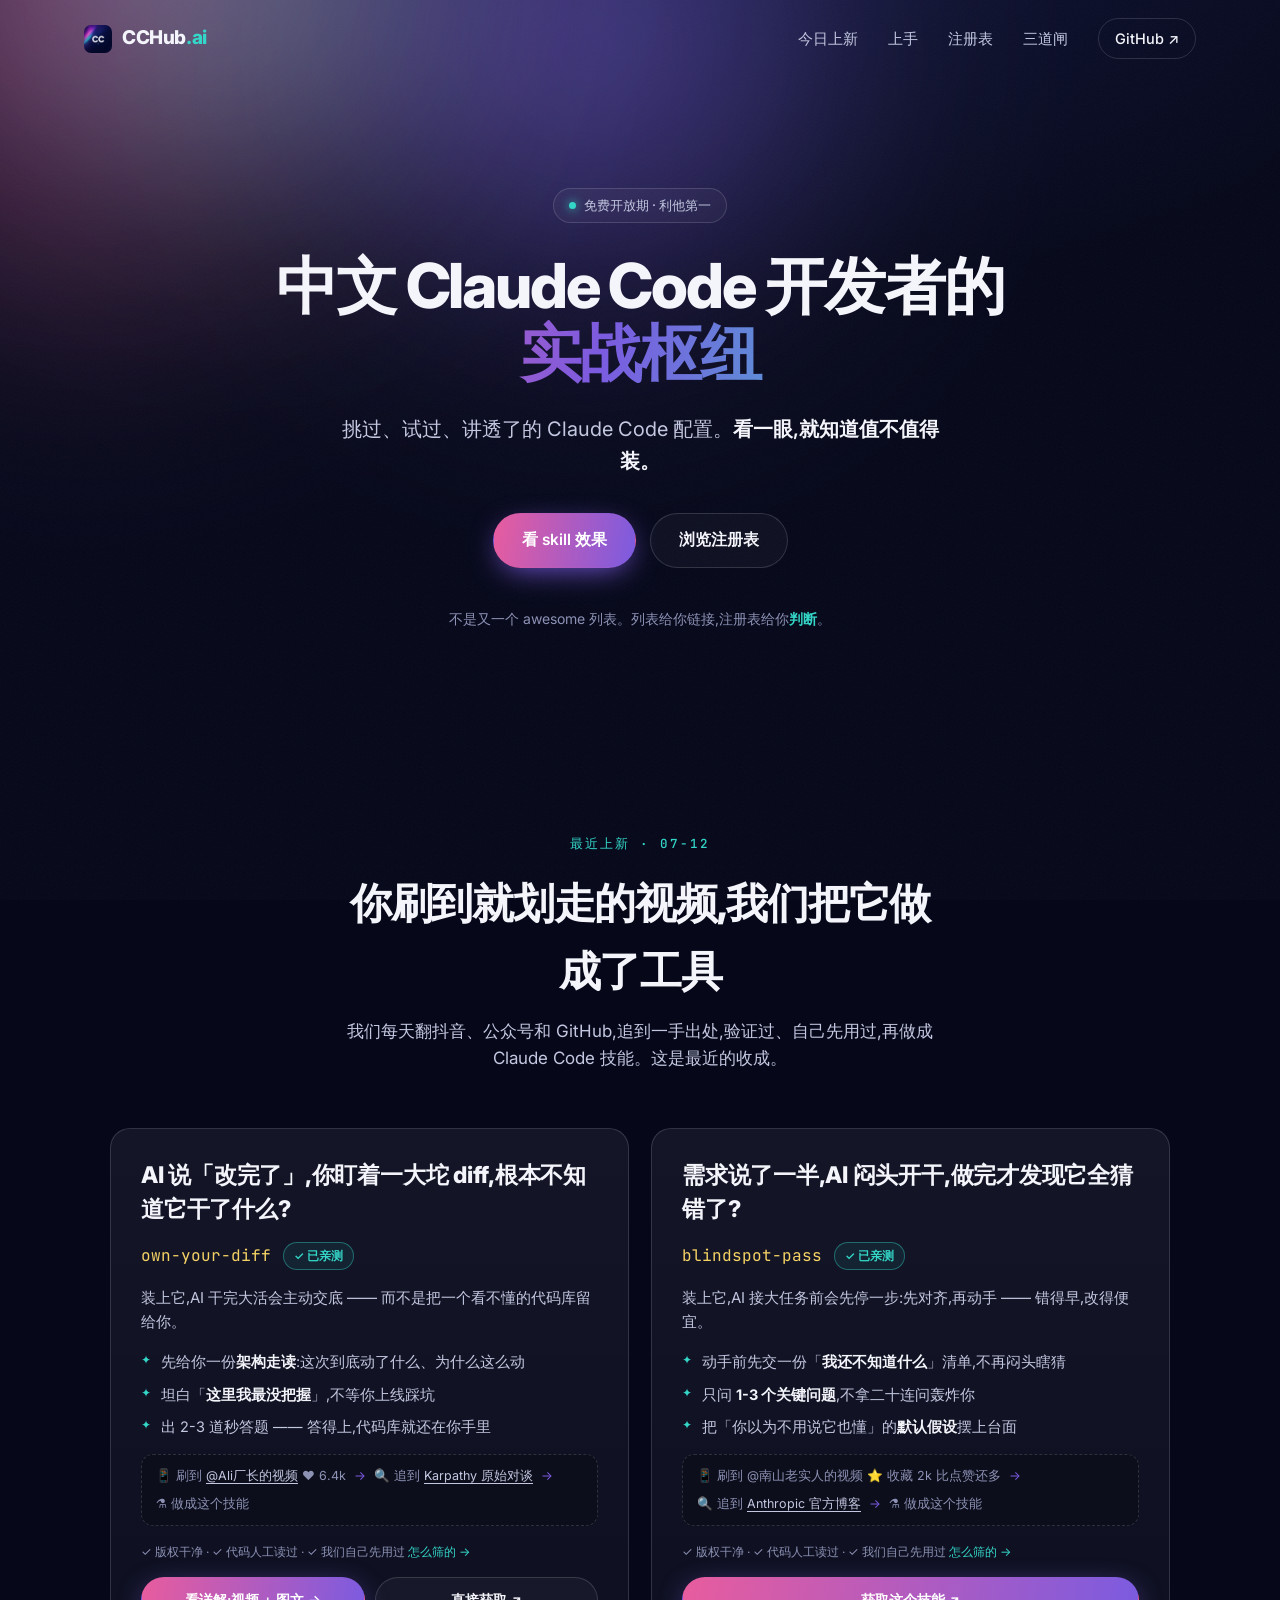
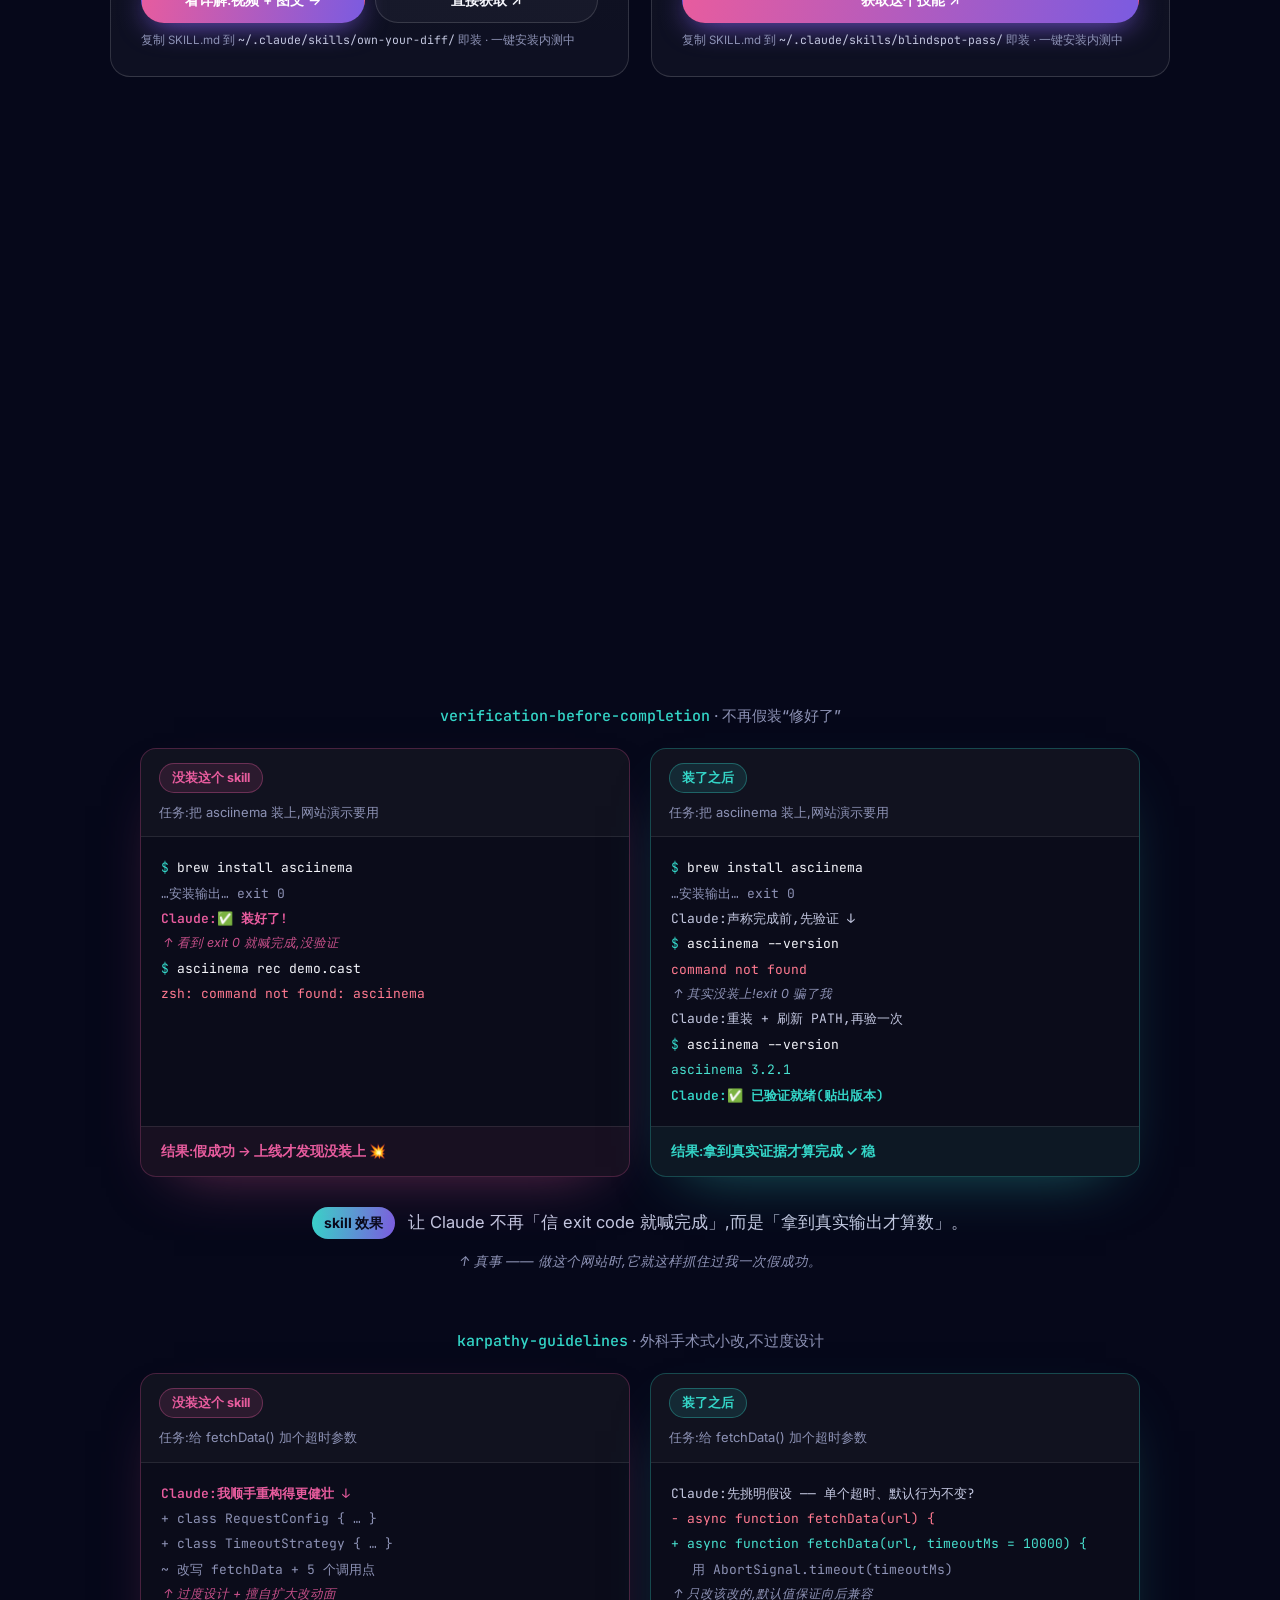
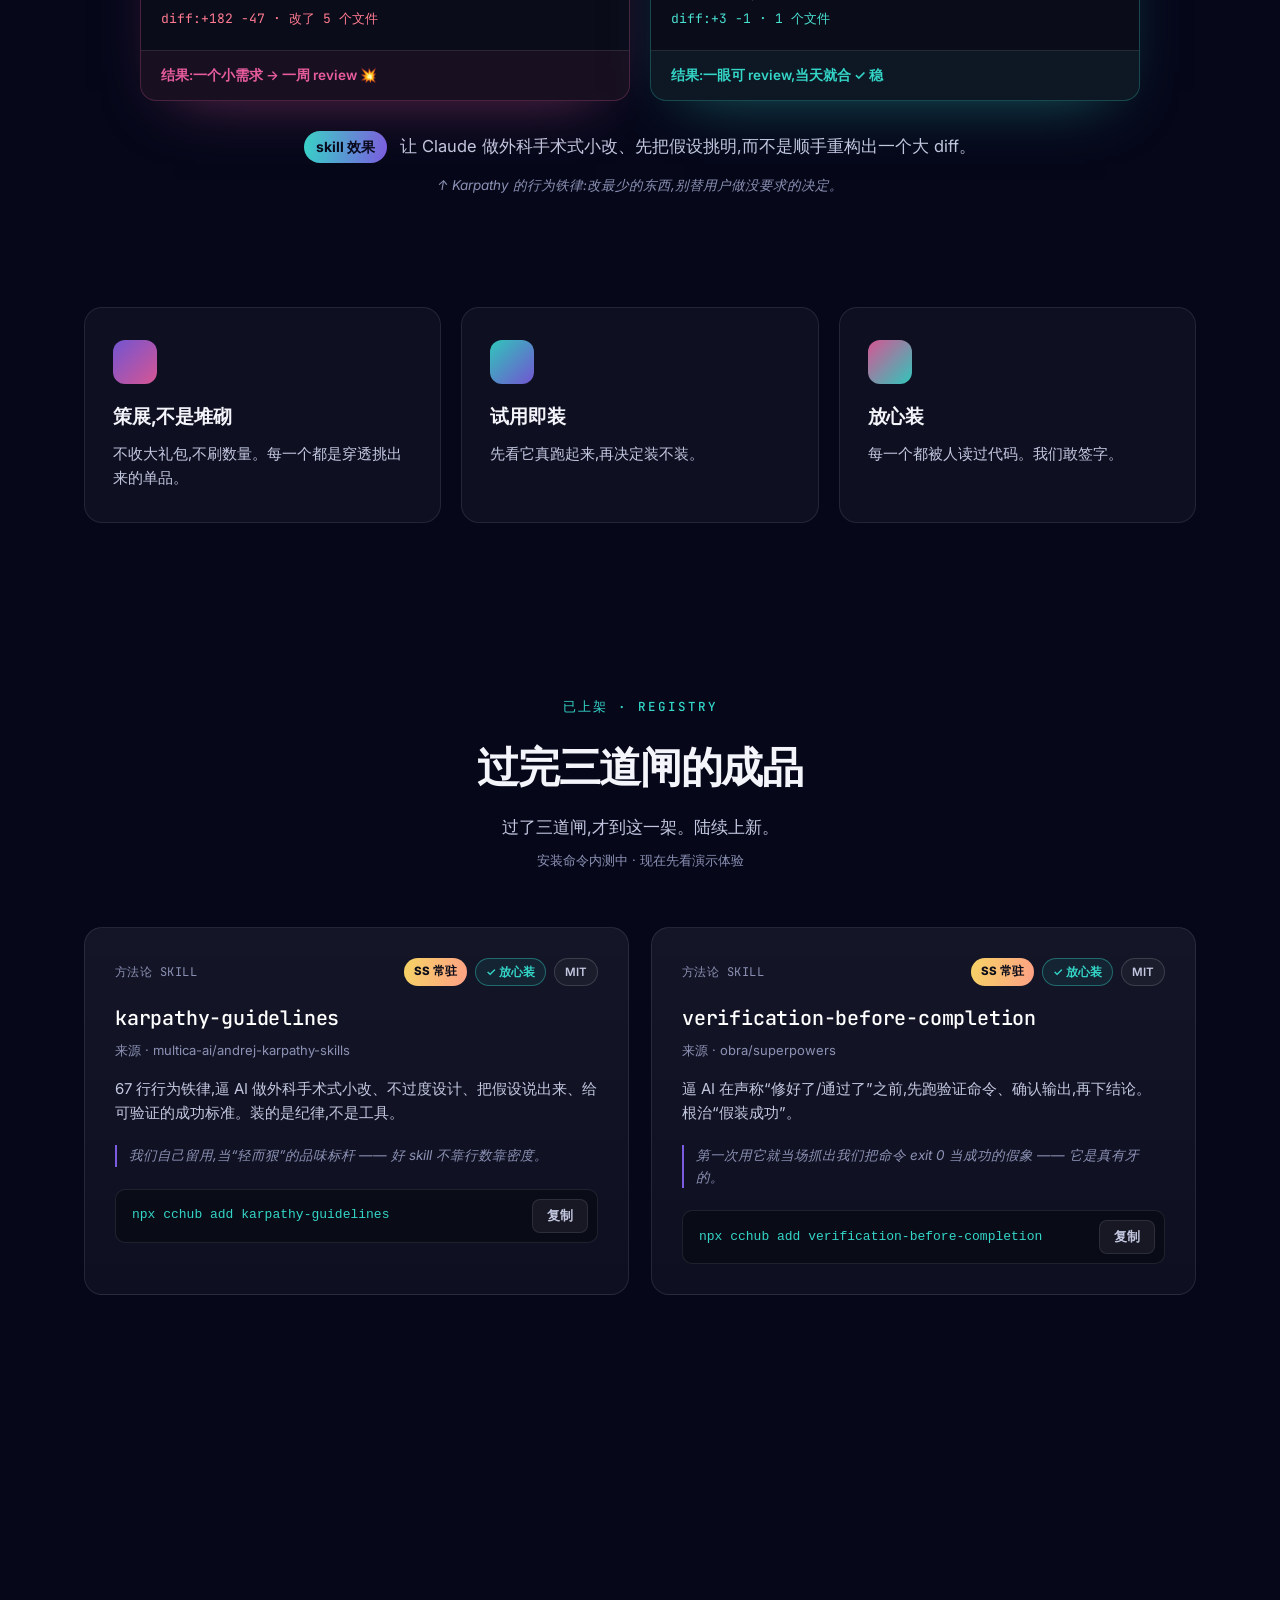
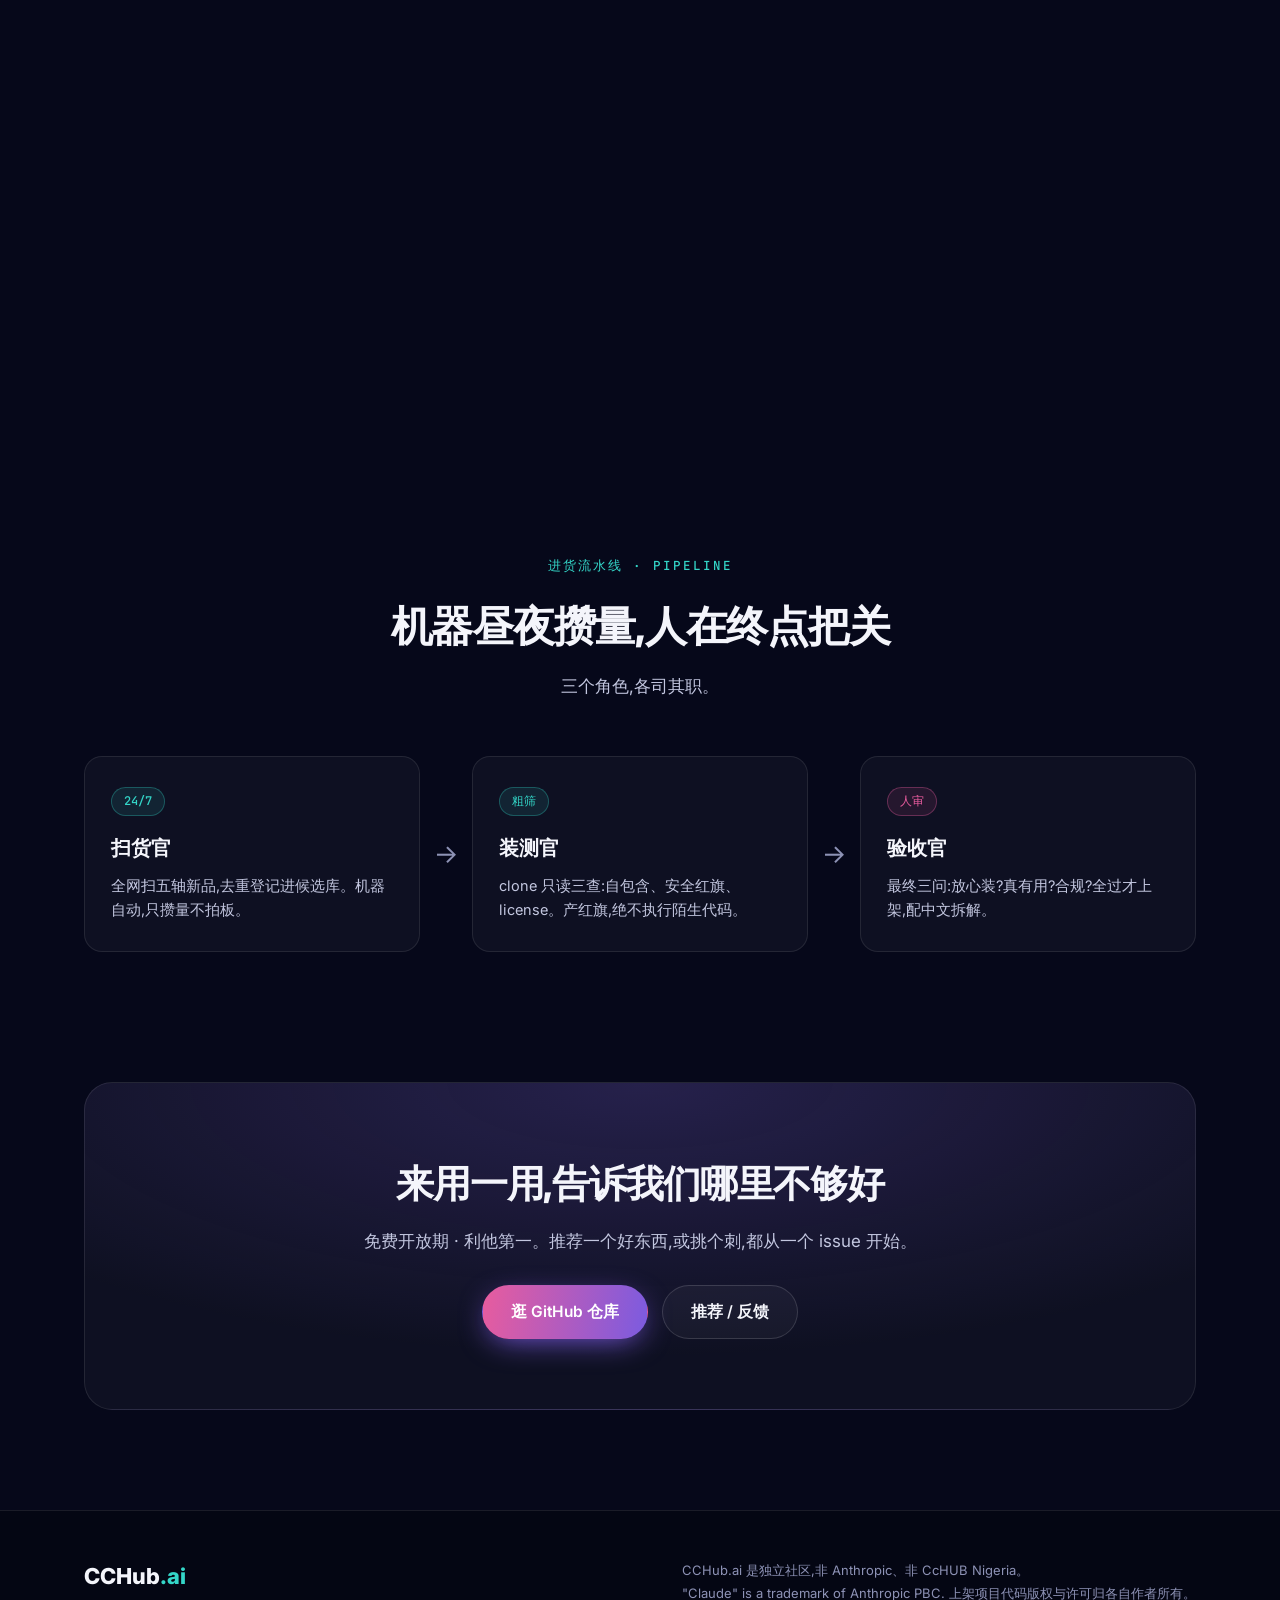
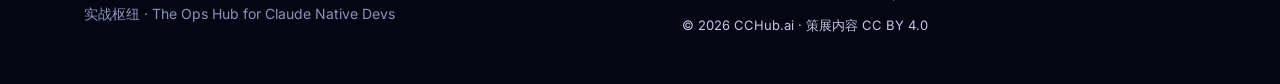
==== commit 4784bd50: "feat(site): own-your-diff 站内详解页(内嵌视频+图文全文+PDF下载),首页卡片接入口" ====
--- a/docs/index.html
+++ b/docs/index.html
@@ -9,7 +9,7 @@
 <link rel="preconnect" href="https://fonts.googleapis.com">
 <link rel="preconnect" href="https://fonts.gstatic.com" crossorigin>
 <link href="https://fonts.googleapis.com/css2?family=Inter:wght@400;500;600;700;800&family=JetBrains+Mono:wght@400;500&display=swap" rel="stylesheet">
-<link rel="stylesheet" href="styles.css?v=9">
+<link rel="stylesheet" href="styles.css?v=10">
 </head>
 <body>
 
@@ -80,7 +80,10 @@
         </div>
         <div class="find__checks">✓ 版权干净 · ✓ 代码人工读过 · ✓ 我们自己先用过 <a href="#gates">怎么筛的 →</a></div>
         <div class="find__get">
-          <a class="btn btn--primary btn--sm" href="https://github.com/cchubai/cchub-registry/blob/main/skills/own-your-diff/SKILL.md" target="_blank" rel="noopener">获取这个技能 ↗</a>
+          <div class="find__btns">
+            <a class="btn btn--primary btn--sm" href="skill/own-your-diff.html">看详解:视频 + 图文 →</a>
+            <a class="btn btn--ghost btn--sm" href="https://github.com/cchubai/cchub-registry/blob/main/skills/own-your-diff/SKILL.md" target="_blank" rel="noopener">直接获取 ↗</a>
+          </div>
           <span>复制 SKILL.md 到 <code>~/.claude/skills/own-your-diff/</code> 即装 · 一键安装内测中</span>
         </div>
       </article>
@@ -326,6 +329,6 @@
   </div>
 </footer>
 
-<script src="app.js?v=9"></script>
+<script src="app.js?v=10"></script>
 </body>
 </html>
--- a/docs/styles.css
+++ b/docs/styles.css
@@ -260,6 +260,8 @@
 .find__checks{font-size:12px;color:var(--ink-mute)}
 .find__checks a{color:var(--au-teal)}
 .find__get{margin-top:auto;display:flex;flex-direction:column;gap:8px}
+.find__btns{display:flex;gap:10px;flex-wrap:wrap}
+.find__btns .btn{flex:1;min-width:150px;text-align:center}
 .btn--sm{padding:11px 22px;font-size:14px;text-align:center}
 .find__get span{font-size:11.5px;color:var(--ink-mute)}
 .find__get span code{font-family:var(--mono);color:var(--ink-soft)}
